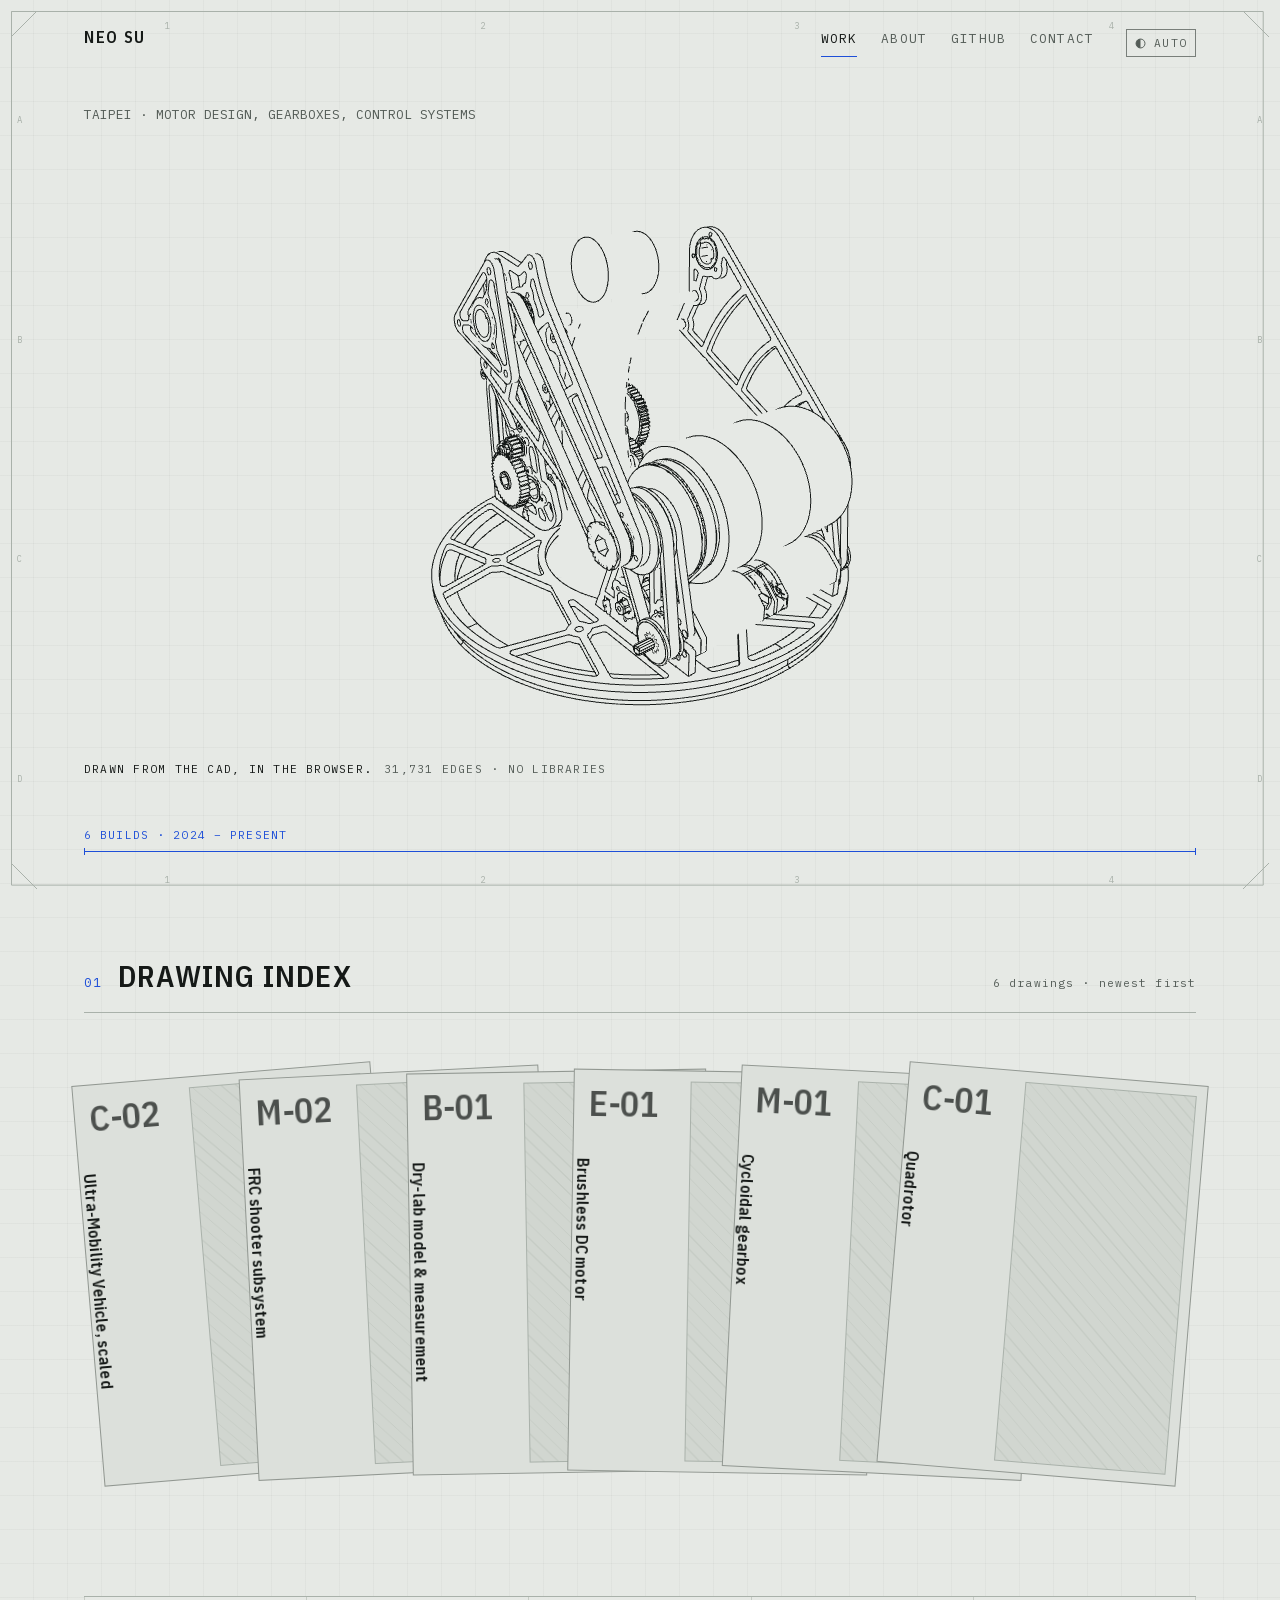
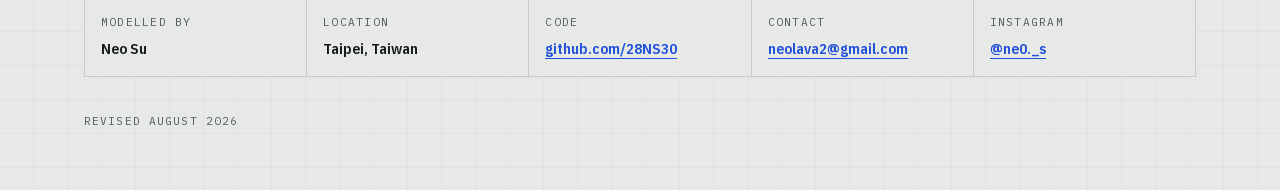
==== index.html @ d9f2c17a "Raise the homepage fidelity: share the finer mesh with M-02 The gears, pulleys and bearings were the" ====
<!DOCTYPE html>
<html lang="en">
<head>
<meta charset="utf-8">
<meta name="viewport" content="width=device-width, initial-scale=1">
<title>Neo Su — Mechatronics &amp; Control</title>
<meta name="description" content="Motor design, gearboxes, and control systems. Project index and build logs.">
<!-- Update the two absolute URLs below if you move off GitHub Pages to a custom domain. -->
<link rel="canonical" href="https://28ns30.github.io/">
<meta property="og:title" content="Neo Su — Mechatronics &amp; Control">
<meta property="og:description" content="Motor design, gearboxes, and control systems.">
<meta property="og:type" content="website">
<meta property="og:url" content="https://28ns30.github.io/">
<meta property="og:image" content="https://28ns30.github.io/assets/og.png">
<meta name="twitter:card" content="summary_large_image">
<link rel="icon" href="favicon.svg" type="image/svg+xml">
<meta name="theme-color" content="#E6E9E5" media="(prefers-color-scheme: light)">
<meta name="theme-color" content="#141816" media="(prefers-color-scheme: dark)">
<link rel="stylesheet" href="style.css">
<script>/* Applied before first paint, or the wrong palette flashes. Kept tiny and
   inline for that reason; the control itself is deferred in theme.js. */
document.documentElement.classList.add('js');
try{var t=localStorage.getItem('theme');
if(t==='light'||t==='dark')document.documentElement.setAttribute('data-theme',t);}catch(e){}</script>
<script src="theme.js" defer></script>
<script src="mesh.js" defer></script>
<script>
/* The edge count is read off the mesh the page actually loaded. Typing it in
   the markup would make it a claim that goes stale the next time the assembly
   is re-exported. */
document.addEventListener('mesh:ready', function (e) {
  var el = document.querySelector('[data-hero-stat]');
  if (el) el.textContent = e.detail.edges.toLocaleString('en') + ' edges \u00b7 no libraries';
});
/* If the geometry never arrives the stator stands in, and the caption must stop
   claiming to be a CAD drawing rendered in the browser — it would be describing
   something that is not on the screen. */
document.addEventListener('mesh:failed', function () {
  var cap = document.querySelector('.hero__caption');
  if (!cap) return;
  cap.querySelector('.hero__caption-lead').textContent = 'Stator, 12N14P.';
  var sub = cap.querySelector('[data-hero-stat]');
  if (sub) sub.textContent = 'schematic';
});
</script>
<script type="application/ld+json">
{
  "@context": "https://schema.org",
  "@type": "Person",
  "name": "Neo Su",
  "url": "https://28ns30.github.io/",
  "email": "mailto:neolava2@gmail.com",
  "description": "Motor design, gearboxes, and control systems.",
  "affiliation": {
    "@type": "EducationalOrganization",
    "name": "Taipei American School"
  },
  "address": {
    "@type": "PostalAddress",
    "addressLocality": "Taipei",
    "addressCountry": "TW"
  },
  "knowsAbout": ["Mechatronics", "Brushless motor design", "Control systems", "Robotics", "FIRST Robotics Competition"],
  "sameAs": [
    "https://github.com/28NS30",
    "https://www.instagram.com/ne0._s/"
  ]
}
</script>
</head>
<body>

<a class="skip" href="#index">Skip to the drawing index</a>

<svg class="sheet-frame" aria-hidden="true" focusable="false">
  <rect x="0.5" y="0.5" width="99.5%" height="99.5%" pathLength="400"></rect>
  <svg x="0"    y="0"   ><line x1="0"   y1="26"  x2="26" y2="0"  ></line></svg>
  <svg x="100%" y="0"   ><line x1="-26" y1="0"   x2="0"  y2="26" ></line></svg>
  <svg x="100%" y="100%"><line x1="-26" y1="0"   x2="0"  y2="-26"></line></svg>
  <svg x="0"    y="100%"><line x1="0"   y1="-26" x2="26" y2="0"  ></line></svg>

  <g class="sheet-frame__zones">
    <text x="12.5%" y="16">1</text><text x="37.5%" y="16">2</text>
    <text x="62.5%" y="16">3</text><text x="87.5%" y="16">4</text>
    <svg y="100%">
      <text x="12.5%" y="-8">1</text><text x="37.5%" y="-8">2</text>
      <text x="62.5%" y="-8">3</text><text x="87.5%" y="-8">4</text>
    </svg>
    <text x="9" y="12.5%">A</text><text x="9" y="37.5%">B</text>
    <text x="9" y="62.5%">C</text><text x="9" y="87.5%">D</text>
    <svg x="100%">
      <text x="-9" y="12.5%">A</text><text x="-9" y="37.5%">B</text>
      <text x="-9" y="62.5%">C</text><text x="-9" y="87.5%">D</text>
    </svg>
  </g>
</svg>

<div class="plot-progress" aria-hidden="true"></div>

<div class="wrap">

  <header class="masthead">
    <a class="masthead__id" href="index.html">Neo Su</a>
    <nav class="masthead__nav" aria-label="Primary">
      <a href="index.html" aria-current="page">Work</a>
      <a href="about.html">About</a>
      <a href="https://github.com/28NS30">GitHub</a>
      <a href="mailto:neolava2@gmail.com">Contact</a>
    </nav>
  </header>

  <main>

    <section class="hero hero--plot">
      <p class="eyebrow">Taipei &middot; Motor design, gearboxes, control systems</p>

      <!-- The drawing is the hero. It carries no project framing on purpose:
           the index below is where the work is listed, and singling one build
           out up here made the whole site read as being about that build. -->
      <!-- No pan on the canvas below. The camera fits the bounding SPHERE, which
           is what keeps the framing safe at every angle the cursor can turn it
           to; any offset eats that margin on one side and the drawing clips as
           it turns. The geometry settles about 3% below centre as a result,
           which is the cheaper of the two. -->
      <div class="hero__plot">
        <canvas class="plot" hidden width="1600" height="900"
                role="img"
                aria-label="An assembly Neo designed, drawn as line art. It is plotted on stroke by stroke and turns with the pointer."
                data-mesh="assets/models/shooter.mesh"
                data-mesh-style="line"
                data-mesh-motion="plot"
                data-mesh-view="0.8,1,0.55"
                data-mesh-zoom="1.0"
                data-mesh-pan-x="0" data-mesh-pan-y="0"
                data-mesh-replaces="#hero-stand-in"></canvas>

        <!-- shown only if WebGL2 is missing or the geometry cannot load -->
        <div id="hero-stand-in" class="hero__standin">
          <svg class="stator" viewBox="0 0 400 400" role="img"
             aria-label="Cross-section of a twelve-slot, fourteen-pole outrunner stator and rotor">
          <g class="stator__rotor">
            <circle cx="200" cy="200" r="191.0"/>
            <circle cx="200" cy="200" r="174.0"/>
          </g>
          <g class="stator__mag">
                <path data-pole="n" d="M169.29,30.76 A172.0,172.0 0 0 1 230.71,30.76 L228.21,44.54 A158.0,158.0 0 0 0 171.79,44.54 Z"/>
            <path data-pole="s" d="M245.76,34.20 A172.0,172.0 0 0 1 301.10,60.85 L292.87,72.18 A158.0,158.0 0 0 0 242.03,47.69 Z"/>
            <path data-pole="n" d="M313.17,70.47 A172.0,172.0 0 0 1 351.46,118.49 L339.13,125.13 A158.0,158.0 0 0 0 303.95,81.01 Z"/>
            <path data-pole="s" d="M358.16,132.40 A172.0,172.0 0 0 1 371.83,192.28 L357.84,192.91 A158.0,158.0 0 0 0 345.29,137.90 Z"/>
            <path data-pole="n" d="M371.83,207.72 A172.0,172.0 0 0 1 358.16,267.60 L345.29,262.10 A158.0,158.0 0 0 0 357.84,207.09 Z"/>
            <path data-pole="s" d="M351.46,281.51 A172.0,172.0 0 0 1 313.17,329.53 L303.95,318.99 A158.0,158.0 0 0 0 339.13,274.87 Z"/>
            <path data-pole="n" d="M301.10,339.15 A172.0,172.0 0 0 1 245.76,365.80 L242.03,352.31 A158.0,158.0 0 0 0 292.87,327.82 Z"/>
            <path data-pole="s" d="M230.71,369.24 A172.0,172.0 0 0 1 169.29,369.24 L171.79,355.46 A158.0,158.0 0 0 0 228.21,355.46 Z"/>
            <path data-pole="n" d="M154.24,365.80 A172.0,172.0 0 0 1 98.90,339.15 L107.13,327.82 A158.0,158.0 0 0 0 157.97,352.31 Z"/>
            <path data-pole="s" d="M86.83,329.53 A172.0,172.0 0 0 1 48.54,281.51 L60.87,274.87 A158.0,158.0 0 0 0 96.05,318.99 Z"/>
            <path data-pole="n" d="M41.84,267.60 A172.0,172.0 0 0 1 28.17,207.72 L42.16,207.09 A158.0,158.0 0 0 0 54.71,262.10 Z"/>
            <path data-pole="s" d="M28.17,192.28 A172.0,172.0 0 0 1 41.84,132.40 L54.71,137.90 A158.0,158.0 0 0 0 42.16,192.91 Z"/>
            <path data-pole="n" d="M48.54,118.49 A172.0,172.0 0 0 1 86.83,70.47 L96.05,81.01 A158.0,158.0 0 0 0 60.87,125.13 Z"/>
            <path data-pole="s" d="M98.90,60.85 A172.0,172.0 0 0 1 154.24,34.20 L157.97,47.69 A158.0,158.0 0 0 0 107.13,72.18 Z"/>
          
            <g class="stator__poles"><text class="pole-lbl" data-pole="n" x="200.00" y="35.00">N</text><text class="pole-lbl" data-pole="s" x="271.59" y="51.34">S</text><text class="pole-lbl" data-pole="n" x="329.00" y="97.12">N</text><text class="pole-lbl" data-pole="s" x="360.86" y="163.28">S</text><text class="pole-lbl" data-pole="n" x="360.86" y="236.72">N</text><text class="pole-lbl" data-pole="s" x="329.00" y="302.88">S</text><text class="pole-lbl" data-pole="n" x="271.59" y="348.66">N</text><text class="pole-lbl" data-pole="s" x="200.00" y="365.00">S</text><text class="pole-lbl" data-pole="n" x="128.41" y="348.66">N</text><text class="pole-lbl" data-pole="s" x="71.00" y="302.88">S</text><text class="pole-lbl" data-pole="n" x="39.14" y="236.72">N</text><text class="pole-lbl" data-pole="s" x="39.14" y="163.28">S</text><text class="pole-lbl" data-pole="n" x="71.00" y="97.12">N</text><text class="pole-lbl" data-pole="s" x="128.41" y="51.34">S</text></g>
          </g>
          <g class="stator__iron">
            <circle cx="200" cy="200" r="62.0"/>
            <circle cx="200" cy="200" r="27.0"/>
                <path class="ph ph--a" data-ph="a" data-dir="1" d="M191.58,138.57 L191.52,62.26 L181.15,49.17 L218.85,49.17 L208.48,62.26 L208.42,138.57 Z"/>
            <path class="ph ph--a" data-ph="a" data-dir="-1" d="M223.42,142.59 L261.52,76.47 L259.09,59.95 L291.74,78.81 L276.22,84.96 L238.01,151.01 Z"/>
            <path class="ph ph--b" data-ph="b" data-dir="1" d="M248.99,161.99 L315.04,123.78 L321.19,108.26 L340.05,140.91 L323.53,138.48 L257.41,176.58 Z"/>
            <path class="ph ph--b" data-ph="b" data-dir="-1" d="M261.43,191.58 L337.74,191.52 L350.83,181.15 L350.83,218.85 L337.74,208.48 L261.43,208.42 Z"/>
            <path class="ph ph--c" data-ph="c" data-dir="1" d="M257.41,223.42 L323.53,261.52 L340.05,259.09 L321.19,291.74 L315.04,276.22 L248.99,238.01 Z"/>
            <path class="ph ph--c" data-ph="c" data-dir="-1" d="M238.01,248.99 L276.22,315.04 L291.74,321.19 L259.09,340.05 L261.52,323.53 L223.42,257.41 Z"/>
            <path class="ph ph--a" data-ph="a" data-dir="1" d="M208.42,261.43 L208.48,337.74 L218.85,350.83 L181.15,350.83 L191.52,337.74 L191.58,261.43 Z"/>
            <path class="ph ph--a" data-ph="a" data-dir="-1" d="M176.58,257.41 L138.48,323.53 L140.91,340.05 L108.26,321.19 L123.78,315.04 L161.99,248.99 Z"/>
            <path class="ph ph--b" data-ph="b" data-dir="1" d="M151.01,238.01 L84.96,276.22 L78.81,291.74 L59.95,259.09 L76.47,261.52 L142.59,223.42 Z"/>
            <path class="ph ph--b" data-ph="b" data-dir="-1" d="M138.57,208.42 L62.26,208.48 L49.17,218.85 L49.17,181.15 L62.26,191.52 L138.57,191.58 Z"/>
            <path class="ph ph--c" data-ph="c" data-dir="1" d="M142.59,176.58 L76.47,138.48 L59.95,140.91 L78.81,108.26 L84.96,123.78 L151.01,161.99 Z"/>
            <path class="ph ph--c" data-ph="c" data-dir="-1" d="M161.99,151.01 L123.78,84.96 L108.26,78.81 L140.91,59.95 L138.48,76.47 L176.58,142.59 Z"/>
          </g>
          <g class="stator__dim">
            <line x1="200" y1="200" x2="200" y2="9"/>
            <line x1="193" y1="16" x2="207" y2="16"/>
            <text x="212" y="20">&#8960; 12N14P</text>
          </g>
        </svg>
        </div>
      </div>

      <p class="hero__caption">
        <span class="hero__caption-lead">Drawn from the CAD, in the browser.</span>
        <span class="hero__caption-sub" data-hero-stat>no libraries</span>
      </p>

      <div class="dim">
        <span class="dim__label">6 builds &middot; 2024 &ndash; present</span>
        <span class="dim__bar" aria-hidden="true"></span>
      </div>
    </section>

    <section class="sec" id="index">
      <div class="sec__head">
        <span class="sec__mark">01</span>
        <h2 class="sec__title">Drawing index</h2>
        <span class="sec__count">6 drawings &middot; newest first</span>
      </div>

      <div class="index">

        <article class="dwg rise" data-no="C-02">
          <div class="dwg__fig fig--pending"><span>Figure pending</span></div>
          <div class="tb">
            <div class="tb__head">
              <span class="tb__no">C&#8209;02</span>
              <h3 class="tb__name"><a href="p-umv.html">Ultra-Mobility Vehicle, scaled</a></h3>
            </div>
            <dl class="tb__grid">
              <div class="tb__cell"><dt>Rev</dt><dd>A</dd></div>
              <div class="tb__cell"><dt>Year</dt><dd>2026</dd></div>
              <div class="tb__cell"><dt>Discipline</dt><dd>Controls</dd></div>
              <div class="tb__cell"><dt>Status</dt><dd><span class="chip chip--live">In progress</span></dd></div>
            </dl>
          </div>
        </article>

        <article class="dwg rise" data-no="M-02">
          <div class="dwg__fig fig--pending"><span>Figure pending</span></div>
          <div class="tb">
            <div class="tb__head">
              <span class="tb__no">M&#8209;02</span>
              <h3 class="tb__name"><a href="p-shooter.html">FRC shooter subsystem</a></h3>
            </div>
            <dl class="tb__grid">
              <div class="tb__cell"><dt>Rev</dt><dd>D</dd></div>
              <div class="tb__cell"><dt>Year</dt><dd>2026</dd></div>
              <div class="tb__cell"><dt>Discipline</dt><dd>Mechanical</dd></div>
              <div class="tb__cell"><dt>Status</dt><dd><span class="chip">Competed</span></dd></div>
            </dl>
          </div>
        </article>

        <article class="dwg rise" data-no="B-01">
          <div class="dwg__fig fig--pending"><span>Figure pending</span></div>
          <div class="tb">
            <div class="tb__head">
              <span class="tb__no">B&#8209;01</span>
              <h3 class="tb__name"><a href="p-drylab.html">Dry-lab model &amp; measurement</a></h3>
            </div>
            <dl class="tb__grid">
              <div class="tb__cell"><dt>Rev</dt><dd>C</dd></div>
              <div class="tb__cell"><dt>Year</dt><dd>2025</dd></div>
              <div class="tb__cell"><dt>Discipline</dt><dd>Modeling</dd></div>
              <div class="tb__cell"><dt>Status</dt><dd><span class="chip">In review</span></dd></div>
            </dl>
          </div>
        </article>

        <article class="dwg rise" data-no="E-01">
          <div class="dwg__fig fig--pending"><span>Figure pending</span></div>
          <div class="tb">
            <div class="tb__head">
              <span class="tb__no">E&#8209;01</span>
              <h3 class="tb__name"><a href="p-bldc.html">Brushless DC motor</a></h3>
            </div>
            <dl class="tb__grid">
              <div class="tb__cell"><dt>Rev</dt><dd>C</dd></div>
              <div class="tb__cell"><dt>Year</dt><dd>2025</dd></div>
              <div class="tb__cell"><dt>Discipline</dt><dd>Electromech.</dd></div>
              <div class="tb__cell"><dt>Status</dt><dd><span class="chip">Complete</span></dd></div>
            </dl>
          </div>
        </article>

        <article class="dwg rise" data-no="M-01">
          <div class="dwg__fig fig--pending"><span>Figure pending</span></div>
          <div class="tb">
            <div class="tb__head">
              <span class="tb__no">M&#8209;01</span>
              <h3 class="tb__name"><a href="p-cycloidal.html">Cycloidal gearbox</a></h3>
            </div>
            <dl class="tb__grid">
              <div class="tb__cell"><dt>Rev</dt><dd>B</dd></div>
              <div class="tb__cell"><dt>Year</dt><dd>2025</dd></div>
              <div class="tb__cell"><dt>Discipline</dt><dd>Mechanical</dd></div>
              <div class="tb__cell"><dt>Status</dt><dd><span class="chip">Complete</span></dd></div>
            </dl>
          </div>
        </article>

        <article class="dwg rise" data-no="C-01">
          <div class="dwg__fig fig--pending"><span>Figure pending</span></div>
          <div class="tb">
            <div class="tb__head">
              <span class="tb__no">C&#8209;01</span>
              <h3 class="tb__name"><a href="p-drone.html">Quadrotor</a></h3>
            </div>
            <dl class="tb__grid">
              <div class="tb__cell"><dt>Rev</dt><dd>B</dd></div>
              <div class="tb__cell"><dt>Year</dt><dd>2024</dd></div>
              <div class="tb__cell"><dt>Discipline</dt><dd>Controls</dd></div>
              <div class="tb__cell"><dt>Status</dt><dd><span class="chip">Flown</span></dd></div>
            </dl>
          </div>
        </article>

      </div>
    </section>

  </main>

  <footer class="colophon">
    <dl class="colophon__grid">
      <div class="colophon__cell"><dt>Modelled by</dt><dd>Neo Su</dd></div>
      <div class="colophon__cell"><dt>Location</dt><dd>Taipei, Taiwan</dd></div>
      <div class="colophon__cell"><dt>Code</dt><dd><a href="https://github.com/28NS30">github.com/28NS30</a></dd></div>
      <div class="colophon__cell"><dt>Contact</dt><dd><a href="mailto:neolava2@gmail.com">neolava2@gmail.com</a></dd></div>
      <div class="colophon__cell"><dt>Instagram</dt><dd><a href="https://www.instagram.com/ne0._s/">@ne0._s</a></dd></div>
    </dl>
    <p class="colophon__foot">Revised August 2026</p>
  </footer>

</div>

<script>
/* The reveals are CSS animations that run on their own. Script's only job here
   is to stop the motor's animation when nobody can see it — a pure
   optimisation, so if it never runs the page is unaffected. */
(function () {
  var plate = document.querySelector('.stator');
  if (!plate || !('IntersectionObserver' in window)) return;
  var onScreen = true;
  function sync() { plate.classList.toggle('is-paused', !onScreen || document.hidden); }
  new IntersectionObserver(function (entries) {
    onScreen = entries[0].isIntersecting;
    sync();
  }, { threshold: 0.1 }).observe(plate);
  document.addEventListener('visibilitychange', sync);
})();


</script>
<script>
/* ---------------------------------------------------------------------------
   The drawing set.

   The six cards in the DOM are the same six cards either way; this only adds a
   class, so with scripting off, on a narrow screen, or under reduced motion the
   plain grid stands and none of the fan exists.

   Cursor X across the stage is a *parameter* — it widens and narrows the
   spread. It is not a handle; there is nothing to drag. Choosing a sheet is a
   click, and the sheet itself carries over into the next page via a
   cross-document view transition, so the browser animates the hand-off. No
   router, real URLs, working back button.
   --------------------------------------------------------------------------- */
(function () {
  var set = document.querySelector('.index');
  if (!set) return;
  if (!matchMedia('(min-width: 900px)').matches) return;
  if (matchMedia('(prefers-reduced-motion: reduce)').matches) return;

  set.classList.add('index--fan');
  var sheets = [].slice.call(set.querySelectorAll('.dwg'));

  // The spread is bounded by the stage, not by a magic number: the widest the
  // fan may open is the width that still lands every sheet inside the content
  // column. Recomputed on resize, so it holds at any viewport.
  var raf = 0, target = 0, closed = 0, open = 0;
  var sheetW = 300, minStep = 0, maxStep = 0;
  function measure() {
    // Below the fan breakpoint the fan CSS drops out on its own, but the inline
    // width/margin/height set below would survive and wreck the grid it falls
    // back to. Clear them and stop.
    if (!matchMedia('(min-width: 900px)').matches) {
      set.style.width = set.style.marginLeft = set.style.height = '';
      return;
    }
    var cs = getComputedStyle(set);
    sheetW = parseFloat(cs.getPropertyValue('--sheet-w')) || 300;

    // Bleed the stage past the text column out to the sheet frame. Done here
    // rather than with 100vw, which counts the scrollbar and overflows.
    // Read the column width from the PARENT, not from the stage: once the stage
    // carries an explicit width, its own clientWidth is the bleed, so a resize
    // would compound the offset instead of recomputing it.
    var natural = set.parentElement ? set.parentElement.clientWidth : set.clientWidth;
    var bleed = Math.min(1352, document.documentElement.clientWidth - 88);
    if (bleed > natural) {
      set.style.width = bleed + 'px';
      set.style.marginLeft = Math.round((natural - bleed) / 2) + 'px';
    } else {
      set.style.width = set.style.marginLeft = '';
    }
    var marginW = parseFloat(cs.getPropertyValue('--margin-w')) || 116;
    // 5 gaps between 6 sheets, less the width the outer sheets gain by rotating
    // and the 2x52px the stack needs to part around a sheet being pulled out
    maxStep = (set.clientWidth - sheetW - 76 - 104) / 5;
    minStep = Math.min(maxStep, marginW + 10);    // never hide the binding margin
    closed = minStep; open = maxStep;
    target = closed;
    apply();

    // Fit the stage to the tallest sheet rather than a fixed height: the cards
    // are absolutely positioned, so a sheet that grows (a photograph with a
    // different aspect) would otherwise spill into the section below. The
    // allowance covers the extra height the outer sheets gain by rotating.
    var tallest = 0;
    sheets.forEach(function (c) { tallest = Math.max(tallest, c.offsetHeight); });
    if (tallest) set.style.height = Math.round(tallest + sheetW * 0.18) + 'px';
  }
  measure();
  // ResizeObserver on the column rather than a window resize listener: a
  // viewport can change without firing `resize` (zoom, a pane being dragged),
  // and when that happened the stage kept an inline bleed width from the old
  // viewport while the fan CSS had already dropped out — a grid forced 1352px
  // wide inside a 375px screen.
  if ('ResizeObserver' in window && set.parentElement) {
    new ResizeObserver(function () { measure(); }).observe(set.parentElement);
  } else {
    addEventListener('resize', measure, { passive: true });
  }

  // The set fans open when you ARRIVE at it, not when you reach for it.
  //
  // Two earlier passes got this wrong. Mapping cursor X to the spread slid the
  // sheets sideways under the cursor; opening on pointerenter was worse — a
  // real click was measured landing in the gap, because every target moved the
  // moment the pointer crossed into the stage. Tying the opening to scroll puts
  // all of that motion before anyone aims at anything.
  //
  // Closed is a legitimate resting state — every margin shows its number and
  // its name — so if this never runs, nothing is lost but the flourish.
  if ('IntersectionObserver' in window) {
    var io = new IntersectionObserver(function (entries) {
      if (!entries[0].isIntersecting) return;
      target = open;
      apply();
      io.disconnect();
    }, { threshold: .35 });
    io.observe(set);
  }

  // No cursor handler on the stage any more. It used to shift the vanishing
  // point for a depth parallax, which needed the sheets staggered in Z — and
  // that Z stagger was what made the outer sheets render smaller than the
  // middle ones. Uniform sheets are worth more than the parallax.

  function apply() {
    raf = 0;
    set.style.setProperty('--step', target.toFixed(1) + 'px');
  }

  // Name the FIGURE, not the whole card: the destination is a figure well, so
  // figure -> figure is a true morph rather than a card squashing into a panel.
  // Named at click time only, because the name must be unique in the document.
  sheets.forEach(function (card) {
    card.addEventListener('click', function () {
      if (!document.startViewTransition) return;
      var fig = card.querySelector('.dwg__fig');
      if (fig) fig.style.viewTransitionName = 'sheet';
    });
  });
  addEventListener('pageshow', function () {
    sheets.forEach(function (c) {
      var f = c.querySelector('.dwg__fig');
      if (f) f.style.viewTransitionName = '';
    });
  });
})();
</script>
</body>
</html>
---- style.css ----
/* ============================================================
   PORTFOLIO — drafting sheet system
   Palette derives from drafting film + CAD sketch conventions.
   One superfamily (IBM Plex) at three widths, as a drawing uses
   one lettering standard at several sizes.
   ============================================================ */

/* ---------- type, self-hosted ----------
   IBM Plex, SIL Open Font License 1.1 (see assets/fonts/LICENSE.md).
   Latin subset only, which is everything this site sets. Plex Sans ships as a
   single variable file covering 100-700; the condensed and mono cuts are static.
   Four files, 84 KB, no third-party request. */
@font-face{
  font-family: "IBM Plex Sans";
  src: url("assets/fonts/ibm-plex-sans-var.woff2") format("woff2-variations"),
       url("assets/fonts/ibm-plex-sans-var.woff2") format("woff2");
  font-weight: 100 700;
  font-style: normal;
  font-display: swap;
  unicode-range: U+0000-00FF, U+0131, U+0152-0153, U+02BB-02BC, U+02C6, U+02DA, U+02DC, U+0304, U+0308, U+0329, U+2000-206F, U+20AC, U+2122, U+2191, U+2193, U+2212, U+2215, U+FEFF, U+FFFD;
}
@font-face{
  font-family: "IBM Plex Sans Condensed";
  src: url("assets/fonts/ibm-plex-sans-condensed-500.woff2") format("woff2");
  font-weight: 300;
  font-style: normal;
  font-display: swap;
  unicode-range: U+0000-00FF, U+0131, U+0152-0153, U+02BB-02BC, U+02C6, U+02DA, U+02DC, U+0304, U+0308, U+0329, U+2000-206F, U+20AC, U+2122, U+2191, U+2193, U+2212, U+2215, U+FEFF, U+FFFD;
}
@font-face{
  font-family: "IBM Plex Sans Condensed";
  src: url("assets/fonts/ibm-plex-sans-condensed-600.woff2") format("woff2");
  font-weight: 300;
  font-style: normal;
  font-display: swap;
  unicode-range: U+0000-00FF, U+0131, U+0152-0153, U+02BB-02BC, U+02C6, U+02DA, U+02DC, U+0304, U+0308, U+0329, U+2000-206F, U+20AC, U+2122, U+2191, U+2193, U+2212, U+2215, U+FEFF, U+FFFD;
}
@font-face{
  font-family: "IBM Plex Mono";
  src: url("assets/fonts/ibm-plex-mono-400.woff2") format("woff2");
  font-weight: 300;
  font-style: normal;
  font-display: swap;
  unicode-range: U+0000-00FF, U+0131, U+0152-0153, U+02BB-02BC, U+02C6, U+02DA, U+02DC, U+0304, U+0308, U+0329, U+2000-206F, U+20AC, U+2122, U+2191, U+2193, U+2212, U+2215, U+FEFF, U+FFFD;
}

* {
  scrollbar-width: none;
}
*::-webkit-scrollbar {
  scrollbar-width: none;
}


:root{
  /* ---------- palette ----------
     Every colour that changes with the theme is authored exactly once here, as
     an --l-* / --d-* pair. The rules below only ever MAP one set onto the live
     token names, so adding or changing a colour is a one-line edit and the two
     themes cannot drift apart.

     --l- is drafting film and CAD sketch convention: cool grey-green field,
     blue-black ink, one annotation blue, one hazard yellow.
     --d- is not an inversion. The film becomes the dark field of a CAD viewport
     and the ink becomes the drawn line, which is how the drawing reads at
     night. The accent lifts because the deep blue is unreadable on a dark
     ground. Every text pair measures past WCAG AA in both. */
  --l-film:           #E6E9E5;
  --d-film:           #141816;
  --l-film-2:         #DCE0DB;
  --d-film-2:         #1B211E;
  --l-film-3:         #D1D6D0;
  --d-film-3:         #222925;
  --l-ink:            #151917;
  --d-ink:            #E4E8E3;
  --l-graphite:       #545C57;
  --d-graphite:       #9FA9A2;
  --l-rule:           #A9B1AA;
  --d-rule:           #3A423D;
  --l-rule-soft:      #C6CCC5;
  --d-rule-soft:      #2A312D;
  --l-construct:      #1E4FD8;
  --d-construct:      #7BA0FF;
  --l-construct-tint: rgba(30, 79, 216, .07);
  --d-construct-tint: rgba(123, 160, 255, .10);
  --l-pole-n:         #1E4FD8;
  --d-pole-n:         #7BA0FF;
  --l-pole-s:         #9C3822;
  --d-pole-s:         #E1795C;
  --l-pole-n-tint:    rgba(30, 79, 216, .18);
  --d-pole-n-tint:    rgba(123, 160, 255, .22);
  --l-pole-s-tint:    rgba(156, 56, 34, .18);
  --d-pole-s-tint:    rgba(225, 121, 92, .22);
  --l-hazard:         #D99B0B;
  --d-hazard:         #E0AC38;
  --l-grid-line:      rgba(21, 25, 23, .030);
  --d-grid-line:      rgba(228, 232, 227, .035);

  /* the live tokens; light is the default and the rules below override it */
  --film:           var(--l-film);
  --film-2:         var(--l-film-2);
  --film-3:         var(--l-film-3);
  --ink:            var(--l-ink);
  --graphite:       var(--l-graphite);
  --rule:           var(--l-rule);
  --rule-soft:      var(--l-rule-soft);
  --construct:      var(--l-construct);
  --construct-tint: var(--l-construct-tint);
  --pole-n:         var(--l-pole-n);
  --pole-s:         var(--l-pole-s);
  --pole-n-tint:    var(--l-pole-n-tint);
  --pole-s-tint:    var(--l-pole-s-tint);
  --hazard:         var(--l-hazard);
  --grid-line:      var(--l-grid-line);

  color-scheme: light dark;

  /* --- type --- */
  --sans:  "IBM Plex Sans", system-ui, sans-serif;
  --cond:  "IBM Plex Sans Condensed", "IBM Plex Sans", system-ui, sans-serif;
  --mono:  "IBM Plex Mono", ui-monospace, monospace;

  /* One scale, each step visibly different from its neighbours. --t-meta and
     --t-micro used to sit 2% apart, which is two tokens doing one job; they
     are now 14% apart. --t-h3 was 8% above body, too close for a card title
     to read as a heading, and is now 18% above it. */
  /* Sized for a project name, not a statement. The old 6.5rem billboard read as
     a slogan whatever words went in it. */
  --t-hero:  clamp(2rem, 4.6vw, 3.5rem);
  --t-h2:    clamp(1.35rem, 2.6vw, 1.9rem);
  --t-h3:    1.25rem;
  --t-body:  1.0625rem;
  --t-meta:  0.8rem;
  --t-micro: 0.7rem;

  /* ---------- spacing scale ----------
     Was sixteen ad-hoc multipliers of an 8px unit, including 6/7/9/10px and
     16/18/20px — distinctions no eye resolves. Nine steps, each a clear
     increment on the last, so a new component has an obvious value to reach
     for instead of a new fraction. */
  --sp-3xs: 4px;
  --sp-2xs: 8px;
  --sp-xs:  12px;
  --sp-s:   16px;
  --sp-m:   24px;
  --sp-l:   32px;
  --sp-xl:  48px;
  --sp-2xl: 64px;

  /* rhythm */
  --gut: clamp(20px, 5vw, 68px);
  --maxw: 1240px;
  /* Reading measure, ~66 characters. Held in rem rather than ch for two
     reasons: ch is the width of "0" (10.2px in Plex Sans against an 8.6px
     average character, so 68ch silently bought 81 characters), and ch is
     relative to each element's own size, so a standfirst and the body copy
     below it resolved to different widths and misaligned by 21px. */
  --readw: 35.5rem;

  /* ---------- motion ----------
     Four verbs and no fifth: draw (stroke-dashoffset), wipe (clip-path),
     step (discrete keyframes), turn (rotation at a true ratio). Nothing fades
     in — content arrives the way a plotter lays it down. */
  --ease-plot: cubic-bezier(.65, 0, .35, 1);
  --t-draw: .9s;    /* a line being drawn */
  --t-wipe: .55s;   /* a block being laid down */
  
  /* Text animation timing.
     NOTE the duration is --t-tap, not --t-micro. --t-micro is the smallest step
     of the TYPE scale (0.7rem) and is set above; redeclaring it as a duration
     made every one of its 24 font-size uses invalid at computed-value time, so
     each of those labels silently inherited its parent size instead. */
  --t-text-in: .6s;   /* text reveal */
  --t-tap:     .18s;  /* microinteraction duration */

  /* One six-step electrical cycle of the hero motor. The rotor period is seven
     times this, because fourteen poles is seven pole pairs. */
  --t-commutate: 1.2s;
  --t-rotor: 8.4s;
}

/* ---------- text animations ----------
   Subtle entrance animations for text elements. Text arrives and settles,
   like content being plotted, not faded in. These respect prefers-reduced-motion. */
@keyframes text-in{
  from{
    opacity: 0;
    transform: translateY(8px);
  }
  to{
    opacity: 1;
    transform: translateY(0);
  }
}

@keyframes text-draw{
  from{
    opacity: 0.6;
    letter-spacing: .08em;
  }
  to{
    opacity: 1;
    letter-spacing: inherit;
  }
}

@keyframes underline-draw{
  from{
    transform: scaleX(0);
    opacity: 0;
  }
  to{
    transform: scaleX(1);
    opacity: 1;
  }
}

/* ---------- choosing the theme ----------
   Three states. With no stored choice the system preference decides, which is
   also exactly what a reader with scripting off gets. An explicit choice is an
   attribute on <html>, set by a blocking snippet in <head> so the correct
   palette is in place for the first paint and nothing flashes.

   The :not() matters: without it, a reader who has chosen LIGHT on a machine
   set to dark would still get the dark palette from this media query. */
@media (prefers-color-scheme: dark){
  :root:not([data-theme="light"]){
    color-scheme: dark;
    --film:           var(--d-film);
    --film-2:         var(--d-film-2);
    --film-3:         var(--d-film-3);
    --ink:            var(--d-ink);
    --graphite:       var(--d-graphite);
    --rule:           var(--d-rule);
    --rule-soft:      var(--d-rule-soft);
    --construct:      var(--d-construct);
    --construct-tint: var(--d-construct-tint);
    --pole-n:         var(--d-pole-n);
    --pole-s:         var(--d-pole-s);
    --pole-n-tint:    var(--d-pole-n-tint);
    --pole-s-tint:    var(--d-pole-s-tint);
    --hazard:         var(--d-hazard);
    --grid-line:      var(--d-grid-line);
  }
}

/* An explicit choice outranks the system, on any machine. */
:root[data-theme="dark"]{
  color-scheme: dark;
    --film:           var(--d-film);
    --film-2:         var(--d-film-2);
    --film-3:         var(--d-film-3);
    --ink:            var(--d-ink);
    --graphite:       var(--d-graphite);
    --rule:           var(--d-rule);
    --rule-soft:      var(--d-rule-soft);
    --construct:      var(--d-construct);
    --construct-tint: var(--d-construct-tint);
    --pole-n:         var(--d-pole-n);
    --pole-s:         var(--d-pole-s);
    --pole-n-tint:    var(--d-pole-n-tint);
    --pole-s-tint:    var(--d-pole-s-tint);
    --hazard:         var(--d-hazard);
    --grid-line:      var(--d-grid-line);
}
:root[data-theme="light"]{ color-scheme: light; }

*, *::before, *::after{ box-sizing: border-box; }

/* The hidden attribute must win. Several components here set an explicit
   display (.stator is display:block), which silently beats [hidden]'s UA
   display:none — so a hidden fallback kept rendering underneath its
   replacement. */
[hidden]{ display: none !important; }

html{ -webkit-text-size-adjust: 100%; }

body{
  margin: 0;
  color: var(--ink);
  /* drafting graticule over the film field */
  background-color: var(--film);
  background-image:
    linear-gradient(to right,  var(--grid-line) 1px, transparent 1px),
    linear-gradient(to bottom, var(--grid-line) 1px, transparent 1px);
  background-size: 34px 34px;
  background-position: -1px -1px;
  font-family: var(--sans);
  font-size: var(--t-body);
  line-height: 1.62;
  font-feature-settings: "kern" 1;
  -webkit-font-smoothing: antialiased;
}

/* ---------- sheet frame (signature) ---------- */
.sheet-frame{
  position: fixed;
  inset: 11px;
  /* An <svg> with auto width/height falls back to its intrinsic 300x150 even
     when all four insets are set, so the frame must be sized explicitly. */
  width: calc(100% - 22px);
  height: calc(100% - 22px);
  pointer-events: none;
  z-index: 40;
}
.sheet-frame rect{
  fill: none;
  stroke: var(--rule);
  stroke-width: 1;
  vector-effect: non-scaling-stroke;
  stroke-dasharray: 400;
  stroke-dashoffset: 400;
  animation: plot 1.5s cubic-bezier(.65,0,.35,1) forwards;
}
/* corner registration ticks: nested <svg> so each corner can be placed
   with a percentage origin and drawn in local units */
.sheet-frame svg{ overflow: visible; }
.sheet-frame line{
  stroke: var(--rule);
  stroke-width: 1;
  vector-effect: non-scaling-stroke;
  opacity: 0;
  animation: ink .4s ease 1.2s forwards;
}
@keyframes plot{ to{ stroke-dashoffset: 0; } }
@keyframes ink{ to{ opacity: 1; } }

/* Zone markers, as on a real drawing border: columns 1-4, rows A-D. They give
   the frame the density of a sheet and a coordinate system to refer to. */
.sheet-frame__zones text{
  fill: var(--rule);
  font-family: var(--mono);
  font-size: 9px;
  letter-spacing: .08em;
  text-anchor: middle;
  dominant-baseline: middle;
  opacity: 0;
  animation: ink .4s ease 1.35s forwards;
}

/* Scroll position, drawn as a dimension down the right edge. Pure chrome, so it
   only exists where scroll-driven timelines do; nothing else depends on it. */
.plot-progress{ display: none; }
@supports (animation-timeline: scroll()){
  .plot-progress{
    display: block;
    position: fixed;
    top: 11px;
    right: 5px;
    width: 1px;
    height: calc(100% - 22px);
    background: var(--construct);
    transform: scaleY(0);
    transform-origin: top center;
    pointer-events: none;
    z-index: 41;
    animation: draw-y linear both;
    animation-timeline: scroll(root block);
  }
  @keyframes draw-y{ from{ transform: scaleY(0); } to{ transform: scaleY(1); } }
}

/* Navigating between sheets wipes rather than cross-fades — the browser's
   default transition is a fade, which is the one verb this system does not use. */
@view-transition{ navigation: auto; }
::view-transition-old(root){ animation: none; }
::view-transition-new(root){ animation: wipe-in .34s var(--ease-plot); }

/* ---------- layout ---------- */
.wrap{
  max-width: var(--maxw);
  margin: 0 auto;
  padding-inline: var(--gut);
}

/* ---------- masthead ---------- */
.masthead{
  display: flex;
  align-items: baseline;
  justify-content: space-between;
  gap: var(--gut);
  padding-block: var(--sp-m) var(--sp-s);
  flex-wrap: wrap;
}
.masthead__id{
  font-family: var(--cond);
  font-size: 1.02rem;
  font-weight: 300;
  letter-spacing: .1em;
  text-transform: uppercase;
  text-decoration: none;
  color: var(--ink);
}
.masthead__nav{
  display: flex;
  gap: var(--sp-m);
  font-family: var(--mono);
  font-size: var(--t-meta);
  letter-spacing: .09em;
  text-transform: uppercase;
}
.masthead__nav a{
  color: var(--graphite);
  text-decoration: none;
  padding-bottom: 2px;
  border-bottom: 1px solid transparent;
  transition: color var(--t-tap) ease, border-color var(--t-tap) ease;
  position: relative;
}
.masthead__nav a:hover,
.masthead__nav a[aria-current="page"]{
  color: var(--ink);
  border-bottom-color: var(--construct);
}

/* ---------- hero ----------
   A drafting plate: label bar across the top, then statement and drawing
   starting on the same line. The eyebrow spans both columns so the thesis and
   the figure share a top edge instead of the drawing floating mid-column. */
.hero{
  /* Fixed steps, not viewport height: an 8vh bottom pad grew to 136px of dead
     space on tall screens while every other gap stayed put. 48px bottom meets
     the section's own 48px top, so hero-to-section reads exactly like
     section-to-section. */
  padding-block: var(--sp-l) var(--sp-xl);
  display: grid;
  grid-template-columns: minmax(0, 1fr) clamp(240px, 34vw, 460px);
  grid-template-areas:
    "eyebrow eyebrow"
    "text    fig"
    "rig     rig"
    "dim     dim";
  column-gap: clamp(28px, 5vw, 76px);
  align-items: start;
}
.eyebrow{ grid-area: eyebrow; }


/* The hero leads with the current build rather than a statement about the work.
   It is the title block again, at plate scale: kicker, drawing title, one line
   of description, then the same four-cell grid the index cards carry. */


/* .tb__grid sets margin:0 and is declared later at equal specificity, so this
   needs the extra class to win. */


/* The drawing beside the title is E-01, not the featured build. Label it, so it
   reads as a second entry into the index rather than a picture of the UMV. */


.stator{ width: 100%; height: auto; overflow: visible; display: block; }
.stator circle, .stator path{ fill: none; vector-effect: non-scaling-stroke; }
/* Line weights follow drawing convention: object lines heaviest, hidden and
   construction lines lighter. At 340px the earlier 1px strokes washed out
   against a 104px thesis, so the hierarchy is widened rather than uniformly
   darkened — the iron still reads as the subject. */
.stator__rotor circle{ stroke: var(--rule); stroke-width: 1.2; }
.stator__mag path{ fill: var(--film-3); stroke: var(--rule); stroke-width: 1.2; }
.stator__iron circle, .stator__iron path{ stroke: var(--ink); stroke-width: 1.7; }
.stator__dim line{ stroke: var(--construct); stroke-width: 1.1; }
.stator__dim text{
  fill: var(--construct);
  font-family: var(--mono);
  font-size: 17px;
  letter-spacing: .05em;
}

/* No entry animation on the drawing itself. It previously wiped in from
   clip-path: circle(0%), which meant the single most important element on the
   site had an invisible start state — anything that stalled or paused that
   animation (a background tab at load, an early false intersection) left the
   hero blank. The drawing is simply present; the motion is the motor running. */

/* ---------- live 12N14P commutation ----------
   Twelve teeth in a dLRK pattern: adjacent pairs share a phase (A a B b C c,
   twice around). Six-step trapezoidal commutation energises two of the three
   phases at any instant and leaves the third floating:

     1 A+B-   2 A+C-   3 B+C-   4 B+A-   5 C+A-   6 C+B-

   so A floats in steps 3 and 6, B in 2 and 5, C in 1 and 4. Each keyframe pair
   sits 0.01% apart, which switches in about a tenth of a millisecond — a step,
   not a crossfade.

   The rotor turns once per SEVEN electrical cycles, because fourteen poles is
   seven pole pairs. That ratio is the whole reason an outrunner makes torque at
   low speed, and it is why --t-rotor is 7 x --t-commutate. */
.stator__iron .ph{
  fill: var(--construct);
  fill-opacity: 0;
  stroke: var(--ink);
}
/* ---------- the motor is the hero object ----------
   Grab the rotor and it follows the cursor; the commutation follows rotor
   position, which is exactly how a sensored brushless motor works — Hall
   sensors report where the rotor is and the controller energises whichever
   phases make torque there. Turning it makes you the position sensor. */
/* No grab affordance on the index: there the stator is only the no-WebGL
   fallback. On p-bldc.html, where the motor is the subject, .fig-well--motor
   restores it. */
.fig-well--motor .stator{ cursor: grab; touch-action: none; }
.fig-well--motor .stator:active{ cursor: grabbing; }
.stator:focus-visible{ outline: 2px solid var(--construct); outline-offset: 6px; }

/* Rotor magnets: fourteen poles, alternating. The letters counter-rotate in
   script so they stay upright as the rotor turns. */
.stator__mag path[data-pole="n"]{ fill: var(--pole-n-tint); stroke: var(--pole-n); }
.stator__mag path[data-pole="s"]{ fill: var(--pole-s-tint); stroke: var(--pole-s); }
.stator__poles text{
  font-family: var(--mono);
  font-size: 15px;
  text-anchor: middle;
  dominant-baseline: middle;
  stroke: none;
}
.stator__poles text[data-pole="n"]{ fill: var(--pole-n); }
.stator__poles text[data-pole="s"]{ fill: var(--pole-s); }

/* Energised teeth take the pole their current produces. Set from script. */
.stator .ph[data-pole="n"]{ stroke: var(--pole-n); fill: var(--pole-n-tint); fill-opacity: 1; }
.stator .ph[data-pole="s"]{ stroke: var(--pole-s); fill: var(--pole-s-tint); fill-opacity: 1; }

.mtr__readout{
  display: grid;
  grid-template-columns: repeat(4, 1fr);
  gap: 1px;
  margin: var(--sp-s) 0 0;
  background: var(--rule-soft);
  border: 1px solid var(--rule-soft);
}
.mtr__readout[hidden]{ display: none; }
.mtr__cell{ background: var(--film-2); padding: var(--sp-2xs) var(--sp-xs); margin: 0; }
.mtr__cell dt{
  font-family: var(--mono);
  font-size: var(--t-micro);
  letter-spacing: .11em;
  text-transform: uppercase;
  color: var(--graphite);
  margin-bottom: var(--sp-3xs);
}
.mtr__cell dd{
  margin: 0;
  font-family: var(--mono);
  font-size: var(--t-meta);
  font-variant-numeric: tabular-nums;
}

/* Scoped to the hero. The index card's motor uses the same phase classes but is
   a still drawing — it holds step 1 (A+ B-), set below. */
.stator .ph--a{ animation: ph-a var(--t-commutate) infinite; }
.stator .ph--b{ animation: ph-b var(--t-commutate) infinite; }
.stator .ph--c{ animation: ph-c var(--t-commutate) infinite; }

/* When the balance rig is live it drives the motor from the loop's real wheel
   speed and commanded force, so the free-running CSS loop stands down. Without
   the rig — no JS, reduced motion — the CSS loop above still runs. */
.stator.is-driven .ph,
.stator.is-driven .stator__rotor,
.stator.is-driven .stator__mag{ animation: none; }

@keyframes ph-a{
  0%,     33.32%  { stroke: var(--construct); fill-opacity: .16; }
  33.33%, 49.99%  { stroke: var(--ink);       fill-opacity: 0; }
  50%,    83.32%  { stroke: var(--construct); fill-opacity: .16; }
  83.33%, 100%    { stroke: var(--ink);       fill-opacity: 0; }
}
@keyframes ph-b{
  0%,     16.65%  { stroke: var(--construct); fill-opacity: .16; }
  16.66%, 33.32%  { stroke: var(--ink);       fill-opacity: 0; }
  33.33%, 66.65%  { stroke: var(--construct); fill-opacity: .16; }
  66.66%, 83.32%  { stroke: var(--ink);       fill-opacity: 0; }
  83.33%, 100%    { stroke: var(--construct); fill-opacity: .16; }
}
@keyframes ph-c{
  0%,     16.65%  { stroke: var(--ink);       fill-opacity: 0; }
  16.66%, 49.99%  { stroke: var(--construct); fill-opacity: .16; }
  50%,    66.65%  { stroke: var(--ink);       fill-opacity: 0; }
  66.66%, 100%    { stroke: var(--construct); fill-opacity: .16; }
}

.stator__rotor, .stator__mag{
  transform-box: view-box;
  transform-origin: 200px 200px;
}
.stator__rotor,
.stator__mag{
  animation: rotor var(--t-rotor) linear infinite;
}
@keyframes rotor{ to{ transform: rotate(360deg); } }

/* Script's only power over this drawing: stopping the moving parts when nobody
   can see them. Scoped to the groups that turn — never the host element, so a
   pause can never affect whether the drawing is visible. */
.stator.is-paused .stator__rotor,
.stator.is-paused .stator__mag,
.stator.is-paused .ph{ animation-play-state: paused; }

.eyebrow{
  font-family: var(--mono);
  font-size: var(--t-meta);
  letter-spacing: .16em;
  text-transform: uppercase;
  color: var(--graphite);
  margin: 0 0 var(--sp-m);
  animation: text-draw var(--t-text-in) var(--ease-plot) forwards;
}

/* Dimension line — annotation layer, drawn once. Label above its line, as on a
   drawing. It spans the full text column deliberately: a dimension that stops
   short of the thing it measures is decoration, not annotation. */
.dim{
  grid-area: dim;
  margin-top: var(--sp-xl);
  display: flex;
  flex-direction: column;
  align-items: stretch;
  gap: var(--sp-3xs);
  color: var(--construct);
  animation: text-in .6s var(--ease-plot) .35s forwards;
  opacity: 0;
}
.dim__bar{
  width: 100%;
  height: 7px;
  border-left: 1px solid currentColor;
  border-right: 1px solid currentColor;
  position: relative;
}
.dim__bar::after{
  content: "";
  position: absolute;
  inset-block: 3px auto;
  inset-inline: 0;
  border-top: 1px solid currentColor;
}
.dim__label{
  align-self: flex-start;
  font-family: var(--mono);
  font-size: var(--t-micro);
  letter-spacing: .1em;
  text-transform: uppercase;
  white-space: nowrap;
}


/* ---------- section heads ---------- */
.sec{ padding-block: var(--sp-xl); }

.sec__head{
  display: flex;
  align-items: baseline;
  gap: var(--sp-s);
  padding-bottom: var(--sp-xs);
  border-bottom: 1px solid var(--rule);
  margin-bottom: var(--sp-l);
}
.sec__mark{
  font-family: var(--mono);
  font-size: var(--t-meta);
  color: var(--construct);
  letter-spacing: .08em;
}
.sec__title{
  font-family: var(--cond);
  font-size: var(--t-h2);
  font-weight: 300;
  letter-spacing: .04em;
  text-transform: uppercase;
  margin: 0;
  animation: text-in .6s var(--ease-plot) .15s forwards;
  opacity: 0;
}
.sec__count{
  margin-left: auto;
  font-family: var(--mono);
  font-size: var(--t-micro);
  color: var(--graphite);
  letter-spacing: .1em;
}

/* ---------- drawing index ---------- */
.index{
  display: grid;
  grid-template-columns: repeat(auto-fill, minmax(285px, 1fr));
  gap: var(--sp-m);
}

.dwg{
  position: relative;
  display: flex;
  flex-direction: column;
  color: inherit;
  border: 1px solid var(--rule);
  background: var(--film-2);
  transition: border-color var(--t-tap) ease, transform var(--t-tap) ease, box-shadow .24s ease;
}
.dwg:hover{ 
  border-color: var(--ink); 
  transform: translateY(-2px);
  box-shadow: 0 4px 12px rgba(0, 0, 0, 0.08);
}
.dwg:focus-within{ border-color: var(--ink); }
.dwg:hover .tb__no{ color: var(--construct); }

/* The anchor sits on the title, not the whole card: a screen reader announces
   "Cycloidal gearbox", not the card's entire text. The overlay restores the
   whole card as a click target without putting it in the link name. */
.tb__name a{
  color: inherit;
  text-decoration: none;
}
.tb__name a::after{
  content: "";
  position: absolute;
  inset: 0;
}

.dwg__fig{
  aspect-ratio: 4 / 3;
  background: var(--film-3);
  display: grid;
  place-items: center;
  overflow: hidden;
  border-bottom: 1px solid var(--rule);
}
.dwg__fig img{ width: 100%; height: 100%; object-fit: cover; display: block; }

/* empty state: reads as a section cut, not as breakage */
.fig--pending{
  background-image: repeating-linear-gradient(
    45deg, transparent 0 9px, var(--rule-soft) 9px 10px
  );
}
.fig--pending span{
  font-family: var(--mono);
  font-size: var(--t-micro);
  letter-spacing: .12em;
  text-transform: uppercase;
  color: var(--graphite);
  background: var(--film-2);
  padding: 5px 10px;
  border: 1px solid var(--rule);
}

/* ---------- title block (the signature component) ---------- */
.tb{ padding: var(--sp-s); }

.tb__head{
  display: flex;
  align-items: baseline;
  gap: var(--sp-xs);
  margin-bottom: var(--sp-xs);
}
.tb__no{
  font-family: var(--mono);
  font-size: var(--t-meta);
  letter-spacing: .06em;
  color: var(--graphite);
  transition: color var(--t-tap) ease;
}
.tb__name{
  font-family: var(--cond);
  font-size: var(--t-h3);
  font-weight: 300;
  letter-spacing: .01em;
  margin: 0;
  line-height: 1.2;
  /* Two lines reserved whether the title needs them or not. Without it a card
     whose name wraps is 23px taller than one whose name does not, so the grid
     rows came out 447 / 447 / 424 and the cards read as different sizes. */
  min-height: 2.4em;
}

.tb__grid{
  display: grid;
  grid-template-columns: repeat(2, 1fr);
  gap: 1px;
  margin: 0;
  background: var(--rule-soft);
  border: 1px solid var(--rule-soft);
}
.tb__cell{
  background: var(--film-2);
  padding: var(--sp-2xs) var(--sp-xs);
  margin: 0;
}
.tb__cell dt{
  font-family: var(--mono);
  font-size: var(--t-micro);
  letter-spacing: .11em;
  text-transform: uppercase;
  color: var(--graphite);
  margin-bottom: var(--sp-3xs);
}
.tb__cell dd{
  margin: 0;
  font-family: var(--cond);
  font-size: .875rem;
  font-weight: 300;
  letter-spacing: .015em;
}

.chip{
  display: inline-block;
  font-family: var(--mono);
  font-size: var(--t-micro);
  letter-spacing: .08em;
  text-transform: uppercase;
  padding: 2px 7px;
  border: 1px solid var(--rule);
}
.chip--live{ background: var(--hazard); border-color: var(--hazard); color: #1a1400; }

/* ---------- project page ---------- */
.crumb{
  font-family: var(--mono);
  font-size: var(--t-meta);
  letter-spacing: .1em;
  text-transform: uppercase;
  color: var(--graphite);
  padding-block: var(--sp-m) 0;
}
.crumb a{ 
  color: var(--construct); 
  text-decoration: none;
  transition: color var(--t-tap) ease;
  border-bottom: 1px solid var(--construct);
}
.crumb a:hover{ 
  text-decoration: underline;
  color: var(--ink);
}

.proj__head{ padding-block: var(--sp-l) var(--sp-xl); }
.proj__title{
  font-family: var(--cond);
  font-size: clamp(2.1rem, 6vw, 4.1rem);
  font-weight: 300;
  line-height: .98;
  letter-spacing: -.01em;
  text-transform: uppercase;
  margin: 0 0 var(--sp-s);
  max-width: 18ch;
  animation: text-in .7s var(--ease-plot) .1s forwards;
  opacity: 0;
}
.proj__standfirst{
  font-size: 1.16rem;
  line-height: 1.5;
  max-width: var(--readw);
  margin: 0;
  color: var(--graphite);
  animation: text-in .7s var(--ease-plot) .2s forwards;
  opacity: 0;
}
.proj__standfirst a{ color: var(--construct); }

.proj__layout{
  display: grid;
  grid-template-columns: minmax(0, 1fr) 340px;
  column-gap: clamp(40px, 5vw, 80px);
  row-gap: var(--sp-xl);
  align-items: start;
  padding-bottom: var(--sp-2xl);
}

.spec{
  border: 1px solid var(--rule);
  background: var(--film-2);
  position: sticky;
  top: var(--sp-m);
}
.spec__cap{
  font-family: var(--mono);
  font-size: var(--t-micro);
  letter-spacing: .13em;
  text-transform: uppercase;
  color: var(--graphite);
  padding: var(--sp-xs) var(--sp-s);
  border-bottom: 1px solid var(--rule);
}
.spec dl{ margin: 0; }
.spec__row{
  display: flex;
  justify-content: space-between;
  gap: var(--sp-2xs);
  padding: var(--sp-2xs) var(--sp-s);
  border-bottom: 1px solid var(--rule-soft);
}
.spec__row:last-child{ border-bottom: 0; }
.spec__row dt{
  font-family: var(--mono);
  font-size: var(--t-micro);
  letter-spacing: .09em;
  text-transform: uppercase;
  color: var(--graphite);
}
.spec__row dd{
  margin: 0;
  font-family: var(--mono);
  font-size: var(--t-meta);
  text-align: right;
}

.prose{ max-width: var(--readw); }
.prose h2{
  font-family: var(--cond);
  font-size: var(--t-h2);
  font-weight: 300;
  letter-spacing: .04em;
  text-transform: uppercase;
  margin: var(--sp-xl) 0 var(--sp-s);
  padding-bottom: var(--sp-2xs);
  border-bottom: 1px solid var(--rule);
}
.prose h2:first-child{ margin-top: 0; }
.prose h2 .sec__mark{ margin-right: var(--sp-xs); }
.prose p{ margin: 0 0 var(--sp-m); }
.prose a{ 
  color: var(--construct);
  position: relative;
  text-decoration: none;
  border-bottom: 1px solid var(--construct);
  transition: color var(--t-tap) ease, border-color var(--t-tap) ease;
}
.prose a:hover{
  color: var(--ink);
  border-bottom-color: var(--ink);
}
.prose strong{ font-weight: 300; }
.prose figure{ margin: var(--sp-l) 0; }
.prose figcaption{
  font-family: var(--mono);
  font-size: var(--t-micro);
  letter-spacing: .08em;
  color: var(--graphite);
  margin-top: var(--sp-xs);
  padding-left: var(--sp-xs);
  border-left: 2px solid var(--construct);
}
.prose .fig-well{
  aspect-ratio: 16 / 10;
  background: var(--film-3);
  border: 1px solid var(--rule);
  display: grid;
  place-items: center;
}

/* Revision history reads as a timeline being drawn: each row's rule extends
   as it arrives, so the table builds downward like a log. */
.rev tbody tr td{ position: relative; }
.rev tbody tr td::after{
  content: "";
  position: absolute;
  inset-inline: 0;
  bottom: -1px;
  height: 1px;
  background: var(--rule-soft);
  transform: scaleX(0);
  transform-origin: left center;
  animation: draw-x var(--t-draw) var(--ease-plot) both;
}
.rev tbody tr:nth-child(2) td::after{ animation-delay: .12s; }
.rev tbody tr:nth-child(3) td::after{ animation-delay: .24s; }
@supports (animation-timeline: view()){
  .rev tbody tr td::after{
    animation-timeline: view();
    animation-range: entry 10% entry 70%;
    animation-delay: 0s;
  }
}

/* revision history — encodes iteration, natively */
.rev{
  width: 100%;
  border-collapse: collapse;
  font-size: .93rem;
  margin: var(--sp-s) 0 0;
}
.rev caption{
  font-family: var(--mono);
  font-size: var(--t-micro);
  letter-spacing: .12em;
  text-transform: uppercase;
  color: var(--graphite);
  text-align: left;
  padding-bottom: var(--sp-xs);
}
.rev th, .rev td{
  text-align: left;
  padding: var(--sp-xs) var(--sp-xs) var(--sp-xs) 0;
  border-bottom: 1px solid var(--rule-soft);
  vertical-align: top;
}
.rev th{
  font-family: var(--mono);
  font-size: var(--t-micro);
  letter-spacing: .1em;
  text-transform: uppercase;
  color: var(--graphite);
  font-weight: 300;
  border-bottom-color: var(--rule);
}
.rev td:first-child{
  font-family: var(--mono);
  font-size: var(--t-meta);
  color: var(--construct);
  white-space: nowrap;
  width: 64px;
}

/* ---------- about ---------- */
.about__grid{
  display: grid;
  grid-template-columns: minmax(0, 1fr) 340px;
  column-gap: clamp(40px, 5vw, 80px);
  row-gap: var(--sp-xl);
  align-items: start;
  padding-bottom: var(--sp-2xl);
}

/* ---------- footer title block ---------- */
.colophon{
  border-top: 1px solid var(--rule);
  margin-top: var(--sp-xl);
}
.colophon__grid{
  margin: 0;            /* it is a <dl> */
  display: grid;
  grid-template-columns: repeat(auto-fit, minmax(150px, 1fr));
  gap: 1px;
  background: var(--rule-soft);
  border: 1px solid var(--rule-soft);
  border-top: 0;
}
.colophon__cell{
  background: var(--film);
  padding: var(--sp-s);
}
.colophon__cell dt{
  font-family: var(--mono);
  font-size: var(--t-micro);
  letter-spacing: .11em;
  text-transform: uppercase;
  color: var(--graphite);
  margin-bottom: var(--sp-3xs);
}
.colophon__cell dd{
  margin: 0;
  font-family: var(--cond);
  font-size: .95rem;
  font-weight: 300;
}
.colophon__cell a{ 
  color: var(--construct); 
  text-decoration: none;
  border-bottom: 1px solid var(--construct);
  transition: color var(--t-tap) ease, border-color var(--t-tap) ease;
}
.colophon__cell a:hover{ 
  text-decoration: underline;
  color: var(--ink);
  border-color: var(--ink);
}
.colophon__foot{
  font-family: var(--mono);
  font-size: var(--t-micro);
  letter-spacing: .1em;
  text-transform: uppercase;
  color: var(--graphite);
  padding-block: var(--sp-m) var(--sp-xl);
}

/* ---------- reveal: wipe, not fade ----------
   The old rule faded and slid content upward, which is the one motion this
   system does not use. A card is now laid down left to right, like a plotter
   filling a region. Opacity is never animated.

   These are CSS animations that run on load, never classes added by script.
   Script can only ever PAUSE motion here, never reveal content — so if the
   observer fails, an extension blocks it, or JS is off entirely, the page is
   finished rather than blank. Where scroll-driven timelines are supported the
   wipe follows the scroll instead; where they are not it simply plays. Both
   paths end with the content visible. */
@keyframes wipe-in{ from{ clip-path: inset(0 100% 0 0); } to{ clip-path: inset(0 0 0 0); } }
@keyframes draw-x{ from{ transform: scaleX(0); } to{ transform: scaleX(1); } }

.rise{ animation: wipe-in var(--t-wipe) var(--ease-plot) both; }
.rise:nth-child(2){ animation-delay: .06s; }
.rise:nth-child(3){ animation-delay: .12s; }
.rise:nth-child(4){ animation-delay: .18s; }
.rise:nth-child(5){ animation-delay: .24s; }
.rise:nth-child(6){ animation-delay: .30s; }

@supports (animation-timeline: view()){
  .rise{
    animation-timeline: view();
    animation-range: entry 5% entry 45%;
    animation-delay: 0s;
  }
}

/* Section rules draw rather than appear. The head's border is replaced by a
   scaling pseudo-element so it can be animated on the compositor. */
.sec__head{ position: relative; border-bottom: 0; }
.sec__head::after{
  content: "";
  position: absolute;
  inset-inline: 0;
  bottom: -1px;
  height: 1px;
  background: var(--rule);
  transform-origin: left center;
  animation: draw-x var(--t-draw) var(--ease-plot) both;
}
@supports (animation-timeline: view()){
  .sec__head::after{ animation-timeline: view(); animation-range: entry 10% entry 60%; }
}

/* The hero dimension bar extends to its measure instead of simply being there. */
.dim__bar{
  transform-origin: left center;
  animation: draw-x var(--t-draw) var(--ease-plot) .25s both;
}

/* ---------- a11y / responsive ---------- */
a:focus-visible, button:focus-visible{
  outline: 2px solid var(--construct);
  outline-offset: 3px;
}

.skip{
  position: absolute;
  left: -9999px;
  top: 0;
  background: var(--ink);
  color: var(--film);
  padding: 10px 16px;
  font-family: var(--mono);
  font-size: var(--t-meta);
  z-index: 60;
}
.skip:focus{ left: 12px; top: 12px; }

@media (max-width: 900px){
  .hero{
    grid-template-columns: minmax(0, 1fr);
    /* the areas map must collapse too, or it keeps forcing two columns and the
       drawing lands on top of the title */
    grid-template-areas: "eyebrow" "text" "fig" "rig" "dim";
  }

  .proj__layout, .about__grid{ grid-template-columns: minmax(0, 1fr); }
  .spec{ position: static; }
}

@media (max-width: 560px){
  .sheet-frame{ inset: 6px; width: calc(100% - 12px); height: calc(100% - 12px); }
  .masthead{ padding-top: var(--sp-m); }
  .masthead__nav{ gap: var(--sp-s); }

}

@media (prefers-reduced-motion: reduce){
  *, *::before, *::after{
    animation-duration: .001ms !important;
    animation-delay: 0ms !important;
    transition-duration: .001ms !important;
  }
  /* Every drawing must land on a complete, correct static frame — never an
     empty box. The motor holds step 1 (A+ B-), which is a true state. */
  .rise{ animation: none !important; clip-path: none !important; }
  .sec__head::after, .dim__bar{ animation: none !important; transform: scaleX(1); }
  .sheet-frame rect{ stroke-dashoffset: 0; }
  .sheet-frame line, .sheet-frame__zones text{ opacity: 1; }
  .plot-progress{ display: none; }
  ::view-transition-old(root), ::view-transition-new(root){ animation: none; }
  .stator__rotor, .stator__mag, .stator .ph{ animation: none !important; }
  .rev tbody tr td::after{ animation: none !important; transform: scaleX(1); }
  .stator .ph--a, .stator .ph--b{ stroke: var(--construct); fill-opacity: .16; }
  
  /* Disable text animations under reduced motion. The old hero's selectors are
     gone with its markup; what is left is what still animates. */
  .eyebrow, .dim, .sec__title, .hero__caption,
  .proj__title, .proj__standfirst{
    animation: none !important;
    opacity: 1 !important;
    transform: none !important;
  }
}

@media print{
  /* paper is paper: never print the dark theme, whatever the screen is set to */
  :root{
    --film: #fff; --film-2: #fff; --film-3: #f2f2f2;
    --ink: #000; --graphite: #333;
    --rule: #999; --rule-soft: #ccc;
    --construct: #00379e; --construct-tint: transparent;
    --hazard: #D99B0B; --grid-line: transparent;
    color-scheme: light;
  }
  .sheet-frame, .masthead__nav, .skip{ display: none; }
  body{ background: #fff; background-image: none; }
  .wrap{ max-width: none; padding-inline: 0; }

  /* a drawing does not split across sheets */
  .dwg, .spec, .pending-note, figure, .rev{ break-inside: avoid; }
  .sec, .prose h2{ break-after: avoid; }

  /* paper has no hover state and no clickable text */
  .prose a[href^="http"]::after,
  .colophon__cell a[href^="http"]::after{
    content: " (" attr(href) ")";
    font-family: var(--mono);
    font-size: .8em;
    word-break: break-all;
  }
  .rise{ clip-path: none; }
  .sec__head::after, .dim__bar{ transform: scaleX(1); }
  .spec{ position: static; }

  /* The fan is six absolutely-positioned, overlapping, rotated sheets. On
     screen that is the point; on paper it is one illegible smear. Paper gets
     the grid, which is what the markup is anyway. */
  .index--fan{
    display: grid !important;
    width: auto !important;
    height: auto !important;
    margin-left: 0 !important;
    perspective: none;
  }
  .index--fan .dwg{
    position: static; width: auto; aspect-ratio: auto;
    transform: none; border-color: var(--rule);
  }
  .index--fan .dwg::after{ display: none; }
  .index--fan .dwg__fig{
    position: relative; inset: auto; aspect-ratio: 4 / 3; border: 0;
  }
  .index--fan .tb{ position: static; padding: var(--sp-s); }
  /* Explicit values, not `revert`: revert rolls back to the USER-AGENT origin,
     which threw away .tb__grid{ display: grid } and left the title block as a
     plain block with its two columns collapsed. */
  .index--fan .tb__grid{ display: grid; }
  .index--fan .tb__no{ display: inline; }
  .index--fan .tb__head{ display: flex; width: auto; height: auto; margin: 0 0 var(--sp-xs); }
  .index--fan .tb__name{
    writing-mode: horizontal-tb; transform: none; height: auto; padding-left: 0;
  }
  .index--fan .fig--pending > span{ opacity: 1; }
}

/* ---------- fill-in markers: the site tells you what's missing ---------- */
/* An unfilled value. This used to render in the accent colour on a tinted
   ground, which made the loudest thing on every unfinished page its own
   incompleteness — fine as a private TODO marker, a liability the moment the
   URL is shared. It now reads the way a blank field reads on a real form:
   present, clearly empty, not shouting. The loud tracker is `todo.py`, which
   counts these from the files and so cannot go stale. */
.fill{
  font-family: var(--mono);
  font-size: .86em;
  color: var(--graphite);
  border-bottom: 1px dotted var(--rule);
  padding: 0 1px;
}

/* ---------- designed empty state for unwritten pages ---------- */
.pending-note{
  border: 1px solid var(--rule);
  background: var(--film-2);
  padding: var(--sp-m);
  max-width: var(--readw);
}
.pending-note h2{
  font-family: var(--cond);
  font-size: var(--t-h3);
  font-weight: 300;
  letter-spacing: .04em;
  text-transform: uppercase;
  margin: 0 0 var(--sp-xs);
  border: 0;
  padding: 0;
}
.pending-note p{ margin: 0 0 var(--sp-xs); color: var(--graphite); }
.pending-note ol{
  margin: 0;
  padding-left: 1.15rem;
  font-family: var(--mono);
  font-size: var(--t-meta);
  letter-spacing: .04em;
  color: var(--graphite);
  line-height: 2;
}


/* the motor figure on its own project page: it is the subject there, so the
   grab-and-spin affordance belongs */
.fig-well--motor{ padding: var(--sp-m); background: var(--film-3); }
.fig-well--motor .stator{ max-height: 100%; }


/* ---------- the drawing set, fanned ----------
   The same six cards as the grid, re-laid out. Script adds .index--fan; with no
   JS, on a narrow screen, or under reduced motion the grid stands and none of
   this applies.

   Geometry: sheets pushed across a table, not a hand of cards. Stacking runs
   left-to-right so every sheet reveals a strip of its left edge — and that
   strip is the sheet's BINDING MARGIN, carrying the drawing number and the
   project name running up the spine. That is how drawings sit in a flat file,
   and it is why the fan stays scannable: the first pass showed six clipped
   titles, which is worse than a grid. Depth is occlusion; no shadows. */
@media (min-width: 900px){
  .index--fan{
    display: block;
    position: relative;
    height: clamp(420px, 46vh, 500px);   /* script refits to the tallest sheet */
    /* No perspective, and no translateZ on the sheets. Depth used to be sold
       with a Z stagger, which under an 1600px perspective rendered the outer
       sheets 9% smaller than the middle ones — they read as different-sized
       drawings rather than as the same drawing further back. Occlusion and the
       edge do the depth work, which is what the design said all along. */
    --sheet-w: 300px;
    --margin-w: 116px;   /* binding edge — the strip left showing at rest */
    --step: 126px;       /* revealed strip; script bounds it to the stage */
    --tilt: 1.9deg;      /* per sheet, about a pivot below the stage */
  }
  .index--fan .dwg{
    position: absolute;
    left: 50%;
    top: 50%;
    width: var(--sheet-w);
    aspect-ratio: 1 / 1.34;
    margin: 0;
    --part: 0px;
    /* Depth here is carried by occlusion and edge alone — there are no shadows
       by design — so the sheet edge has to be legible in both themes. --rule
       against the dark sheet measures about 1.6:1 and the stack read as one
       flat mass at night. Mixed from --graphite instead, which lands close to
       --rule on paper and clearly above it in the dark. */
    border-color: color-mix(in srgb, var(--graphite) 55%, transparent);
    transform-origin: 50% 190%;
    transform:
      translate(-50%, -50%)
      translateX(calc(var(--i) * var(--step) + var(--part)))
      rotate(calc(var(--i) * var(--tilt)));
    /* short, so cursor input reads as a damped follow rather than a lag */
    transition: transform .22s var(--ease-plot), border-color .18s ease;
    will-change: transform;
  }
  .index--fan .dwg:nth-child(1){ --i: -2.5; z-index: 1; }
  .index--fan .dwg:nth-child(2){ --i: -1.5; z-index: 2; }
  .index--fan .dwg:nth-child(3){ --i: -0.5; z-index: 3; }
  .index--fan .dwg:nth-child(4){ --i:  0.5; z-index: 4; }
  .index--fan .dwg:nth-child(5){ --i:  1.5; z-index: 5; }
  .index--fan .dwg:nth-child(6){ --i:  2.5; z-index: 6; }

  /* The chosen sheet is pulled out: square, forward, above its neighbours —
     and the stack PARTS around it. Squaring a 300px sheet up otherwise buried
     the next sheet's margin completely, so the neighbour lost its identity
     rather than merely being overlapped. One inherited custom property does it,
     which keeps the transform declared in exactly one place. */
  .index--fan .dwg:hover ~ .dwg,
  .index--fan .dwg:focus-within ~ .dwg{ --part: 52px; }
  /* :has gives the previous-sibling half; without it the parting is one-sided,
     which degrades quietly rather than breaking */
  .index--fan .dwg:has(~ .dwg:hover),
  .index--fan .dwg:has(~ .dwg:focus-within){ --part: -52px; }

  .index--fan .dwg:hover,
  /* Keyboard focus rings the SHEET, not the link. The global a:focus-visible
     outline would otherwise draw a small ring around the vertical spine text —
     technically present, but it does not say "this drawing is selected". */
  .index--fan .dwg:has(a:focus-visible){
    outline: 2px solid var(--construct);
    outline-offset: 3px;
  }
  .index--fan .tb__name a:focus-visible{ outline: none; }

  .index--fan .dwg:focus-within{
    transform:
      translate(-50%, -50%)
      translateX(calc(var(--i) * var(--step) + var(--part)))
      translateY(-16px)
      rotate(0deg)
      scale(1.02);
    z-index: 9;
    border-color: var(--ink);
  }

  /* the figure is inset, leaving the binding margin as sheet, not image */
  .index--fan .dwg__fig{
    position: absolute;
    inset: 10px 10px 10px var(--margin-w);
    aspect-ratio: auto;
    border: 1px solid var(--rule);
  }

  /* the title block becomes the margin: number at the head, name up the spine */
  .index--fan .tb{ position: absolute; inset: 0; padding: 0; }
  .index--fan .tb__grid{ display: none; }   /* rev/year/discipline: on the sheet itself */
  .index--fan .tb__no{ display: none; }     /* replaced by the large number below */
  /* Deliberately NOT absolutely positioned. The whole-card click target is
     `.tb__name a::after { inset: 0 }`, which resolves against its nearest
     POSITIONED ancestor — making this absolute silently shrank the clickable
     area of every sheet to this 104px strip, and clicks on the figure did
     nothing at all. Left static, the overlay resolves against .tb, which is
     inset 0 over the whole sheet. */
  .index--fan .tb__head{
    display: block;
    margin: 86px 0 14px 0;
    width: calc(var(--margin-w) - 12px);
    height: calc(100% - 100px);
  }
  .index--fan .tb__name{
    /* Reads top-to-bottom, like a book spine.
       It must NOT carry a transform. The whole-sheet click target is
       `.tb__name a::after { inset: 0 }`, and a transform makes the element the
       containing block for its absolutely positioned descendants — with
       `rotate(180deg)` here for a bottom-to-top spine, that overlay collapsed
       onto this ~38px strip and the only clickable part of a sheet was its
       title. Dropping the rotation costs the ISO reading direction and buys
       back the entire sheet as a link, with no script involved. */
    writing-mode: vertical-rl;
    height: 100%;
    padding-top: 2px;
    font-size: 1rem;
    line-height: 1.2;
  }

  /* The drawing number, set large at the head of the margin. For five of the
     six sheets the margin is all that shows, so this is the label. */
  .index--fan .dwg::after{
    content: attr(data-no);
    position: absolute;
    left: 14px;
    top: 16px;
    font-family: var(--cond);
    font-size: 2.2rem;
    font-weight: 300;
    line-height: 1;
    letter-spacing: -.01em;
    color: var(--ink);
    opacity: .72;
    pointer-events: none;
    transition: opacity .18s ease;
  }
  .index--fan .dwg:hover::after,
  .index--fan .dwg:focus-within::after{ opacity: .9; }

  /* The pending chip is centred in the figure well, which in the fan lands on
     the overlap edge — six half-cut "FIGURE PEND" labels. It shows only on the
     sheet you have pulled out. */
  .index--fan .fig--pending > span{ opacity: 0; transition: opacity .18s ease; }
  .index--fan .dwg:hover .fig--pending > span,
  .index--fan .dwg:focus-within .fig--pending > span{ opacity: 1; }
}

/* Belt and braces: the script only tests reduced motion at load, so if the
   preference flips afterwards the class is still on the container. */
@media (prefers-reduced-motion: reduce){
  .index--fan{ display: grid; height: auto !important; perspective: none;
               width: auto !important; margin-left: 0 !important; }
  .index--fan .dwg{ position: static; width: auto; aspect-ratio: auto;
                    transform: none; transition: none; }
  .index--fan .dwg::after{ display: none; }
  .index--fan .dwg__fig{ position: relative; inset: auto; aspect-ratio: 4 / 3; border: 0; }
  .index--fan .tb{ position: static; padding: var(--sp-s); }
  /* Explicit values, not `revert`: revert rolls back to the USER-AGENT origin,
     which threw away .tb__grid{ display: grid } and left the title block as a
     plain block with its two columns collapsed. */
  .index--fan .tb__grid{ display: grid; }
  .index--fan .tb__no{ display: inline; }
  .index--fan .tb__head{ position: static; width: auto; display: flex; }
  .index--fan .tb__name{ writing-mode: horizontal-tb; transform: none;
                         height: auto; padding-left: 0; }
  .index--fan .fig--pending > span{ opacity: 1; }
}

/* The project page's figure is the other half of the sheet hand-off: same
   view-transition-name, so the browser morphs the card into it. */
.proj__layout .fig-well{ view-transition-name: sheet; }

/* The morph is the browser's; all that is asked of it is the drafting easing
   and a duration that matches the rest of the motion language. */
::view-transition-old(sheet),
::view-transition-new(sheet){
  animation-duration: .42s;
  animation-timing-function: var(--ease-plot);
}

/* ---------- the part, drawn ----------
   The figure well on a project page holds a real exported assembly instead of
   a hatched placeholder. There is no viewer chrome: the canvas fills the well
   the placeholder would have filled, and the only affordance is the cursor. */
.fig-well--part{
  position: relative;
  aspect-ratio: 3 / 2;
  padding: 0;
  display: block;
  overflow: hidden;
}
.fig-well--part .part{
  display: block;
  width: 100%;
  height: 100%;
  cursor: grab;
  /* pan-y, not none: a vertical swipe still scrolls the page on a phone. It
     costs pitch on touch, which is the right thing to give up — a figure that
     traps the scroll is worse than one that only turns sideways. */
  touch-action: pan-y;
}
.fig-well--part .part.is-turning{ cursor: grabbing; }
.fig-well--part .part:focus-visible{
  outline: 2px solid var(--construct);
  outline-offset: -2px;
}
.fig-well--part > #shooter-stand-in,
.fig-well--part > .fig--pending{
  position: absolute;
  inset: 0;
  display: grid;
  place-items: center;
}

/* The stats panel is a second list inside the same aside, so it needs the rule
   that the first one gets from .spec dl. */
#mesh-stats{ margin-top: var(--sp-s); border-top: 1px solid var(--rule-soft); }

/* The pending panel states why, when there is a why. Sized down and set in the
   annotation colour so it reads as a note on the drawing, not as an error dialog. */
.fig__why{
  display: block;
  max-width: 34ch;
  margin-top: var(--sp-2xs);
  font-family: var(--sans);
  font-size: var(--t-micro);
  letter-spacing: 0;
  text-transform: none;
  line-height: 1.45;
  color: var(--graphite);
  text-align: center;
}

/* ---------- colour-scheme control ----------
   Sits in the masthead and reads like the rest of it: mono, small, uppercase.
   Three states — Auto, Light, Dark — because a two-state toggle strands anyone
   who tries it: once you have chosen, there is no way back to following your
   own machine. The mark is a half-filled circle, which is also a drafting
   section-fill symbol, and it is drawn in currentColor so it themes itself. */
.theme{
  display: inline-flex;
  align-items: center;
  gap: var(--sp-2xs);
  padding: 4px 8px;
  margin-left: var(--sp-2xs);
  /* --rule is the right weight for a hairline between panels, but as the only
     visible boundary of a CONTROL it measured 1.79:1 on paper and 1.73:1 in the
     dark, under the 3:1 that WCAG 1.4.11 asks of a non-text UI boundary. Mixed
     from --graphite at 75%, which clears it in both (3.34 / 4.70) and still
     reads lighter than a solid graphite box would. */
  border: 1px solid color-mix(in srgb, var(--graphite) 75%, transparent);
  background: transparent;
  color: var(--graphite);
  font: inherit;
  font-family: var(--mono);
  font-size: var(--t-micro);
  letter-spacing: .11em;
  text-transform: uppercase;
  cursor: pointer;
  transition: color .16s ease, border-color .16s ease;
}
.theme:hover{ color: var(--ink); border-color: var(--ink); }
.theme:focus-visible{
  outline: 2px solid var(--construct);
  outline-offset: 2px;
}
.theme__mark{
  width: 11px;
  height: 11px;
  flex: none;
  overflow: visible;
}
/* the ring is always drawn; the fill says which state we are in */
.theme__mark circle{ fill: none; stroke: currentColor; stroke-width: 1.4; }
.theme__mark path{ fill: currentColor; }

/* Auto shows the half fill; Light is an empty ring; Dark is a solid disc. The
   mark reports the state as well as the word does.
   Done with fill and opacity, not by swapping the path: the CSS `d` property is
   Chromium-only, so on Safari and Firefox the mark would simply never change. */
:root[data-theme="light"] .theme__mark path{ opacity: 0; }
:root[data-theme="dark"]  .theme__mark path{ opacity: 0; }
:root[data-theme="dark"]  .theme__mark circle{ fill: currentColor; }

/* No script, no control: the media query is already doing the right thing and
   a dead button would be worse than none. */
.theme{ display: none; }
html.js .theme{ display: inline-flex; }

@media (max-width: 560px){
  .theme__label{ position: absolute; width: 1px; height: 1px;
                 overflow: hidden; clip-path: inset(50%); white-space: nowrap; }
  .theme{ padding: 5px 6px; }
}

/* the control is chrome, not content */
@media print{ .theme{ display: none !important; } }

/* ---------- the plot: the homepage drawing ----------
   One column, the drawing dominant. The old hero put a project title beside a
   figure, which made the whole site read as being about that one build; the
   index below is where the work is listed. */
.hero--plot{
  display: block;
  padding-bottom: var(--sp-xl);
}
.hero--plot .eyebrow{ margin-bottom: var(--sp-m); }

.hero__plot{
  position: relative;
  width: 100%;
  aspect-ratio: 16 / 9;
  max-height: min(66vh, 620px);
  margin: 0 auto;
}
.hero__plot .plot{
  display: block;
  width: 100%;
  height: 100%;
  /* not a handle: it answers the pointer wherever it is on the page */
  pointer-events: none;
}
/* the stator stands in only when WebGL2 or the fetch fails */
.hero__standin{
  position: absolute;
  inset: 0;
  display: grid;
  place-items: center;
}
/* Drive the fallback drawing off HEIGHT, not width. The well is a wide
   letterbox sized for the assembly; a square stator told to be 100% wide
   becomes 1104px tall inside a 320px box and spills over everything under it.
   Height is definite here, so the 1:1 viewBox gives the width. */
.hero__standin .stator{ width: min(360px, 90%); height: auto; }

.hero__caption{
  display: flex;
  flex-wrap: wrap;
  align-items: baseline;
  gap: var(--sp-xs);
  margin: var(--sp-s) 0 0;
  font-family: var(--mono);
  font-size: var(--t-micro);
  letter-spacing: .11em;
  text-transform: uppercase;
  color: var(--graphite);
}
.hero__caption-lead{ color: var(--ink); }
.hero__caption-sub::before{ content: ""; }

@media (max-width: 700px){
  .hero__plot{ aspect-ratio: 4 / 3; max-height: 46vh; }
}

/* No script, no WebGL: the stand-in is the figure and it should not be squeezed
   into a 16:9 letterbox meant for the assembly. */
.hero__plot:not(:has(.plot:not([hidden]))){ aspect-ratio: auto; min-height: 380px; }
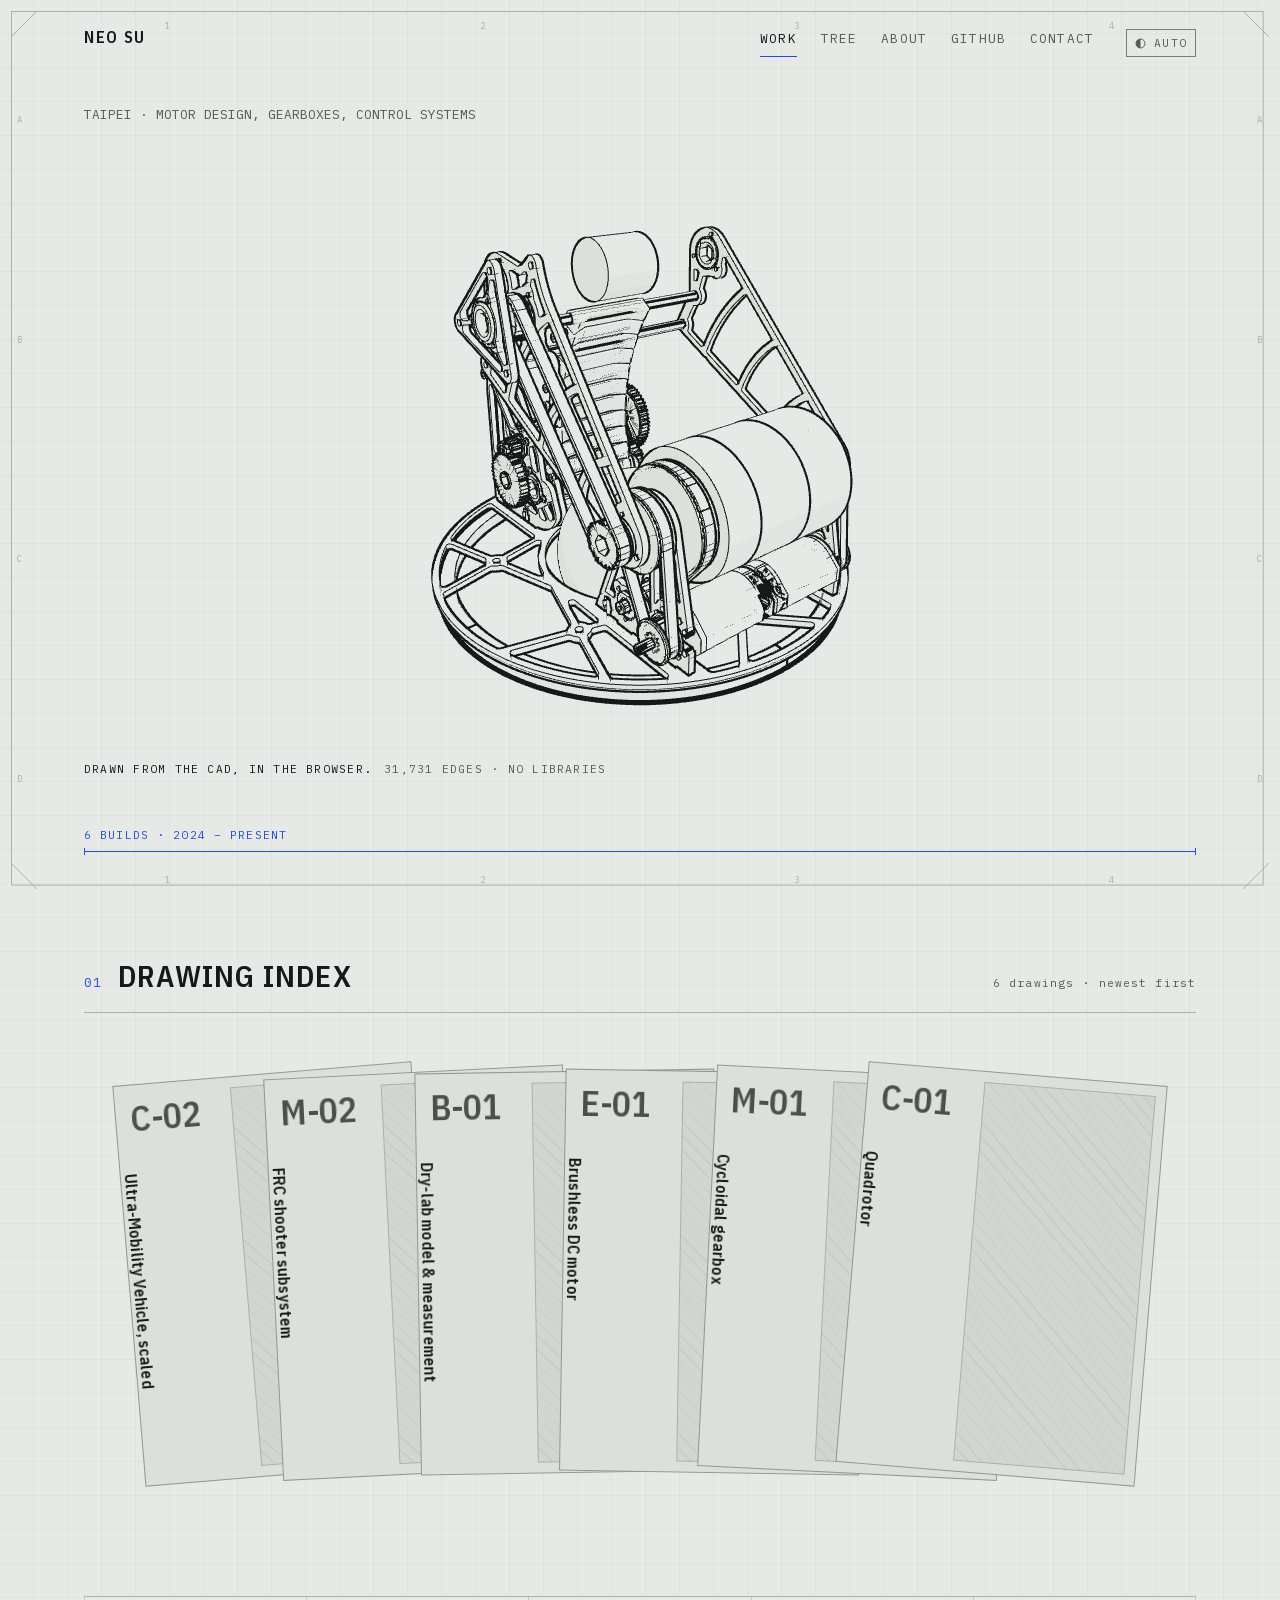
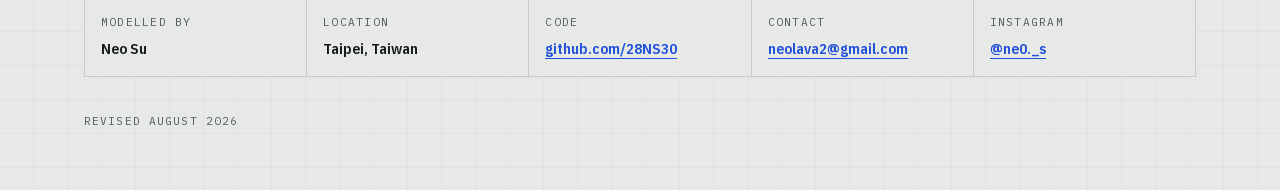
==== commit 47dbc6f3: "Add the project tree: every project and what it needs before it can start The site listed six finish" ====
--- a/index.html
+++ b/index.html
@@ -103,6 +103,7 @@
     <a class="masthead__id" href="index.html">Neo Su</a>
     <nav class="masthead__nav" aria-label="Primary">
       <a href="index.html" aria-current="page">Work</a>
+      <a href="tree.html">Tree</a>
       <a href="about.html">About</a>
       <a href="https://github.com/28NS30">GitHub</a>
       <a href="mailto:neolava2@gmail.com">Contact</a>
--- a/style.css
+++ b/style.css
@@ -1124,6 +1124,369 @@
   animation: draw-x var(--t-draw) var(--ease-plot) .25s both;
 }
 
+/* ---------- project tree ----------
+   tree.html and tree.local.html, rendered by gen_tree.py from Farm's data. Every
+   project is a title block -- the same component the index and the spec panels
+   use -- so a reader knows how to read a card before reaching one. Tiers are
+   columns in the order things can be built; standalone projects sit apart
+   behind a dashed rule. The edges are drawn by tree.js over a page that already
+   reads without them: each card lists what it needs and unlocks in its details.
+
+   Stacked by default, columns from 1100px. Mobile-first so the no-script,
+   narrow-screen and print cases are the base rules, not the overrides. */
+.tree{ --tree-col: 232px; margin: 0 0 var(--sp-xl); }
+
+.tree__legend{
+  display: flex;
+  flex-wrap: wrap;
+  align-items: center;
+  gap: var(--sp-xs) var(--sp-l);
+  margin: 0 0 var(--sp-m);
+  padding: var(--sp-xs) 0;
+  border-block: 1px solid var(--rule-soft);
+}
+.tree__key{
+  display: flex;
+  flex-wrap: wrap;
+  align-items: center;
+  gap: var(--sp-2xs) var(--sp-s);
+  margin: 0;
+  padding: 0;
+  list-style: none;
+  font-family: var(--mono);
+  font-size: var(--t-micro);
+  letter-spacing: .08em;
+  text-transform: uppercase;
+  color: var(--graphite);
+}
+.tree__key li{ display: inline-flex; align-items: center; gap: var(--sp-2xs); }
+.tree__sample{ width: var(--sp-l); height: var(--sp-2xs); overflow: visible; }
+.tree__sample line{ stroke: var(--rule); stroke-width: 1.5; }
+.tree__sample--soft line{ stroke: var(--graphite); stroke-dasharray: 5 4; }
+.tree__note{
+  margin: 0;
+  font-family: var(--mono);
+  font-size: var(--t-micro);
+  letter-spacing: .08em;
+  color: var(--graphite);
+}
+
+/* An idea is on the list, not committed: a dashed border says "not drawn yet"
+   in the drawing's own language. */
+.chip--idea{ border-style: dashed; color: var(--graphite); }
+
+/* local page only */
+.tree__local{
+  margin: var(--sp-s) 0 0;
+  padding: var(--sp-2xs) var(--sp-xs);
+  border-left: 2px solid var(--construct);
+  background: var(--construct-tint);
+  font-family: var(--mono);
+  font-size: var(--t-micro);
+  letter-spacing: .1em;
+  text-transform: uppercase;
+  color: var(--graphite);
+}
+.tree__warnings{
+  margin: 0 0 var(--sp-m);
+  padding: var(--sp-xs) var(--sp-s);
+  border-left: 2px solid var(--hazard);
+  background: var(--film-2);
+  font-family: var(--mono);
+  font-size: var(--t-meta);
+}
+.tree__warnings h2{
+  margin: 0 0 var(--sp-2xs);
+  font-size: var(--t-micro);
+  font-weight: 400;
+  letter-spacing: .11em;
+  text-transform: uppercase;
+  color: var(--graphite);
+}
+.tree__warnings ul{ margin: 0; padding-left: var(--sp-s); }
+
+/* ---- tiers, stacked ---- */
+.tree__scroll{ position: relative; }
+.tree__edges{ display: none; }
+.tree__tiers{ list-style: none; margin: 0; padding: 0; }
+.tier{ margin: 0 0 var(--sp-xl); }
+.tier__head{
+  display: flex;
+  align-items: baseline;
+  gap: var(--sp-xs);
+  margin: 0 0 var(--sp-s);
+  padding-bottom: var(--sp-2xs);
+  border-bottom: 1px solid var(--rule);
+  font-family: var(--cond);
+  font-size: var(--t-h3);
+  font-weight: 300;
+  letter-spacing: .04em;
+  text-transform: uppercase;
+}
+.tier__head .sec__mark{ min-width: 2ch; }
+.tier__n{
+  margin-left: auto;
+  font-family: var(--mono);
+  font-size: var(--t-micro);
+  letter-spacing: .1em;
+  color: var(--graphite);
+}
+.tier__list{
+  list-style: none;
+  margin: 0;
+  padding: 0;
+  display: grid;
+  grid-template-columns: repeat(auto-fill, minmax(260px, 1fr));
+  gap: var(--sp-m);
+}
+
+/* ---- a card ---- */
+.node{
+  position: relative;               /* above the edge layer */
+  border: 1px solid var(--rule);
+  background: var(--film-2);
+  scroll-margin: var(--sp-xl);
+  transition: border-color var(--t-tap) ease, opacity var(--t-tap) ease;
+}
+.node:hover, .node:focus-within{ border-color: var(--ink); }
+.node:hover .tb__no{ color: var(--construct); }
+/* The title link's whole-card overlay (.tb__name a::after) is scoped to the
+   title block, not the card: the card also holds a <details>, and an overlay
+   over the whole card would sit on top of its summary and swallow the click. */
+.node .tb{ position: relative; }
+/* 1fr is minmax(auto, 1fr): a column will not shrink below its longest word,
+   and in a 232px card "COMPLEXITY" set in spaced mono pushed the grid out of
+   the card. minmax(0, 1fr) keeps both columns inside it. */
+.node .tb__grid{ grid-template-columns: repeat(2, minmax(0, 1fr)); }
+/* an odd cell out takes the whole row rather than leaving a hole beside it */
+.node .tb__cell:last-child:nth-child(odd){ grid-column: 1 / -1; }
+/* A drawing number is four characters; a Farm id like drift-suspension is
+   sixteen, and set beside the title it squeezed the name into two short lines.
+   In the tree the number goes above the name and the name gets the width. */
+.node .tb__head{ flex-direction: column; gap: var(--sp-3xs); }
+.node .tb__no{ overflow-wrap: anywhere; }
+.node .tb__name{ min-height: 0; }
+.node .tb__cell dt{ letter-spacing: .06em; }
+.node .tb__cell .mono{ font-family: var(--mono); font-size: var(--t-meta); font-weight: 400; letter-spacing: .04em; }
+/* without script, following a #link still marks where you landed */
+/* Without script a #link lands on :target. With script the chosen card is
+   marked by tree.js instead: history.pushState never moves :target, so the
+   card from the loaded URL would keep its ring after every later choice. */
+html:not(.js) .node:target, .node.is-sticky{ outline: 2px solid var(--construct); outline-offset: 2px; }
+.node--dropped{ opacity: .5; }
+
+.node__bar{ height: 3px; margin-top: var(--sp-xs); background: var(--rule-soft); }
+.node__bar span{ display: block; height: 100%; background: var(--construct); }
+.node__todo{ color: var(--construct); }
+
+.node__more{ border-top: 1px solid var(--rule-soft); }
+.node__more > summary{
+  display: flex;
+  align-items: center;
+  gap: var(--sp-2xs);
+  padding: var(--sp-2xs) var(--sp-s);
+  list-style: none;
+  cursor: pointer;
+  font-family: var(--mono);
+  font-size: var(--t-micro);
+  letter-spacing: .11em;
+  text-transform: uppercase;
+  color: var(--graphite);
+}
+.node__more > summary::-webkit-details-marker{ display: none; }
+.node__more > summary::before{ content: "+"; width: 1ch; color: var(--construct); }
+.node__more[open] > summary::before{ content: "\2212"; }
+.node__more > summary:hover{ color: var(--ink); }
+.node__more > summary:focus-visible{ outline: 2px solid var(--construct); outline-offset: -2px; }
+
+/* body size while a card is a reading width; meta in the narrow columns */
+.node__body{ padding: 0 var(--sp-s) var(--sp-s); font-size: var(--t-body); line-height: 1.55; }
+.node__body h4{
+  margin: var(--sp-s) 0 var(--sp-2xs);
+  font-family: var(--mono);
+  font-size: var(--t-micro);
+  font-weight: 400;
+  letter-spacing: .11em;
+  text-transform: uppercase;
+  color: var(--graphite);
+}
+.node__body h4:first-child{ margin-top: var(--sp-2xs); }
+/* (0,1,1) to beat .prose p, which would space a card like an article; the
+   component paragraphs and lists further down are .node__body .x, (0,2,0) */
+.node__body p{ margin: 0 0 var(--sp-xs); }
+.node__body ul, .node__body ol{ margin: 0 0 var(--sp-xs); padding-left: var(--sp-s); }
+.node__body li{ margin: 0 0 var(--sp-3xs); }
+/* .prose strong is set to 300, lighter than the 400 body it sits in, which
+   turns every **bold** in a plan into de-emphasis. Here it has to read as bold. */
+.node__body strong{ font-weight: 600; }
+.node__body code{
+  font-family: var(--mono);
+  font-size: .85em;
+  padding: 0 var(--sp-3xs);
+  background: var(--film-3);
+}
+.node__body .tasks{ list-style: none; padding-left: 0; }
+/* a plain note among the checkboxes keeps its bullet */
+.node__body .tasks > li:not(.task){ list-style: disc; margin-left: var(--sp-s); }
+.node__body .task label{ display: flex; gap: var(--sp-2xs); align-items: baseline; }
+.node__body .task label > span{ min-width: 0; overflow-wrap: anywhere; }
+.node__body .task input{ margin: 0; flex: none; accent-color: var(--construct); }
+.node__table{ max-width: 100%; margin: 0 0 var(--sp-xs); overflow-x: auto; scrollbar-width: thin; }
+.node__body table{ width: 100%; border-collapse: collapse; font-size: var(--t-meta); }
+.node__body th, .node__body td{
+  padding: var(--sp-3xs) var(--sp-2xs) var(--sp-3xs) 0;
+  border-bottom: 1px solid var(--rule-soft);
+  text-align: left;
+  vertical-align: top;
+}
+.node__body th{ font-family: var(--mono); font-size: var(--t-micro); font-weight: 400; color: var(--graphite); }
+.node__body li > ul, .node__body li > ol{ margin: var(--sp-3xs) 0 0; }
+.node__body .tasks .tasks{ padding-left: var(--sp-s); }
+.node__body h5, .node__body h6{
+  margin: var(--sp-xs) 0 var(--sp-3xs);
+  font-size: 1em;
+  font-weight: 600;
+}
+.node__body h6{ font-weight: 400; color: var(--graphite); }
+.node__body pre{
+  margin: 0 0 var(--sp-xs);
+  padding: var(--sp-2xs) var(--sp-xs);
+  overflow-x: auto;
+  background: var(--film-3);
+  font-size: .85em;
+  line-height: 1.45;
+}
+.node__body pre code{ padding: 0; background: none; font-size: 1em; }
+/* on the film-3 chip a link measured 4.50:1, a hair under AA; on the card it is 4.97 */
+.node__body a code{ padding: 0; background: none; }
+.node__empty{ color: var(--graphite); }
+.node__body blockquote{
+  margin: 0 0 var(--sp-xs);
+  padding-left: var(--sp-xs);
+  border-left: 2px solid var(--rule);
+  color: var(--graphite);
+}
+.node__body blockquote > :last-child{ margin-bottom: 0; }
+.node__body hr{ margin: var(--sp-xs) 0; border: 0; border-top: 1px solid var(--rule-soft); }
+
+/* relations, facts and scores share one label/value grid */
+.node__rel, .node__facts, .node__scores{
+  display: grid;
+  grid-template-columns: auto 1fr;
+  gap: var(--sp-3xs) var(--sp-xs);
+  margin: var(--sp-xs) 0;
+}
+.node__facts > div, .node__scores > div{ display: contents; }
+.node__rel dt, .node__facts dt, .node__scores dt{
+  font-family: var(--mono);
+  font-size: var(--t-micro);
+  letter-spacing: .1em;
+  text-transform: uppercase;
+  color: var(--graphite);
+  padding-top: .2em;
+}
+.node__rel dd, .node__facts dd, .node__scores dd{ margin: 0; }
+.node__rel{ padding-top: var(--sp-xs); border-top: 1px solid var(--rule-soft); }
+.node__scores dd{ display: flex; align-items: center; gap: var(--sp-2xs); }
+.node__meter{ display: inline-flex; gap: 2px; }
+.node__meter span{ width: var(--sp-2xs); height: var(--sp-2xs); border: 1px solid var(--rule); }
+.node__meter .on{ background: var(--ink); border-color: var(--ink); }
+.node__val{ font-family: var(--mono); font-size: var(--t-meta); }
+.node__of{ color: var(--graphite); }
+
+.node__body .node__links, .node__body .node__page{ margin: var(--sp-xs) 0 0; font-size: var(--t-meta); }
+.node__page a{ font-family: var(--mono); font-size: var(--t-meta); letter-spacing: .06em; }
+.node__body .node__log{ margin: 0; padding: 0; list-style: none; }
+.node__log li{ margin: 0 0 var(--sp-2xs); }
+.node__date, .node__more-log{ font-family: var(--mono); font-size: var(--t-micro); color: var(--graphite); }
+.node__excerpt{ display: block; color: var(--graphite); white-space: pre-line; }
+.node__body .node__files{ margin: 0; padding: 0; list-style: none; }
+.node__body .node__path{ margin: var(--sp-3xs) 0 0; font-size: var(--t-meta); color: var(--graphite); }
+
+/* ---- tracing (tree.js) ---- */
+.node.is-dim{ opacity: .35; }
+/* a keyboard focus ring at 35% is no focus ring */
+.node.is-dim:has(:focus-visible){ opacity: 1; }
+.node.node--dropped.is-dim:has(:focus-visible){ opacity: .5; }   /* back to what dropped is */
+.node.is-related{ border-color: var(--construct); }
+.node.is-focus{ border-color: var(--ink); box-shadow: inset 0 0 0 1px var(--ink); }
+
+.tree__edge{
+  fill: none;
+  stroke: var(--rule);
+  stroke-width: 1.5;
+  marker-end: url(#tree-arrow);
+  transition: stroke var(--t-tap) ease, opacity var(--t-tap) ease;
+}
+.tree__edge.is-hi{ stroke: var(--construct); stroke-width: 2; marker-end: url(#tree-arrow-hi); }
+.tree__edge.is-dim{ opacity: .15; }
+.tree__edge--soft{ stroke: var(--graphite); stroke-dasharray: 5 4; marker-end: none; }
+.tree__arrow{ fill: var(--rule); }
+.tree__arrow--hi{ fill: var(--construct); }
+
+/* ---- tiers as columns ---- */
+@media (min-width: 1100px){
+  /* Out past the reading measure to the sheet frame, so five columns fit a
+     1440 screen without the tree scrolling sideways. 100vw is inset by 16px a
+     side on purpose: it counts a classic scrollbar, and the inset absorbs one
+     up to 32px wide, so the page itself never scrolls sideways. Anything
+     narrower than the tree scrolls inside this box instead. */
+  .tree__scroll{
+    width: calc(100vw - 2 * var(--sp-s));
+    margin-left: calc(50% - 50vw + var(--sp-s));
+    padding: var(--sp-s) var(--sp-2xs) var(--sp-m);
+    overflow-x: auto;
+    /* the site hides scrollbars everywhere (the * rule at the top); this is
+       the one box that scrolls sideways, and without a bar a column cut off
+       at the right edge gives no sign that it is there */
+    scrollbar-width: thin;
+    scrollbar-color: var(--rule) transparent;
+  }
+  .tree__edges{
+    display: block;
+    position: absolute;
+    top: 0;
+    left: 0;
+    overflow: visible;
+    pointer-events: none;
+  }
+  /* One grid for every column so they share a width; the tiers take a
+     subgrid of it. The tiers stretch to the tallest TIER and centre their
+     cards in that height; the standalone column is not in that row's sizing
+     and starts at the top. */
+  .tree__cols{
+    position: relative;             /* cards paint over the edge layer */
+    display: grid;
+    grid-template-columns: repeat(var(--cols), minmax(var(--tree-col), 1fr));
+    column-gap: var(--sp-xl);
+    align-items: start;
+  }
+  .tree__tiers{
+    grid-column: 1 / span var(--tiers);
+    display: grid;
+    grid-template-columns: subgrid;
+  }
+  .tier{ display: flex; flex-direction: column; margin: 0; }
+  .tier__head{ font-size: var(--t-body); }
+  /* auto margins centre each column's cards in the height the tallest column
+     sets, which keeps the long edges short */
+  .tier__list{ display: flex; flex-direction: column; gap: var(--sp-s); margin-block: auto; }
+  /* The standalone column is set apart by a dashed rule drawn down the middle
+     of the gap before it -- not by padding, which made its cards 32px narrower
+     than every other column's and pushed their title blocks out of the card. */
+  .tier--alone{ position: relative; }
+  .tier--alone::before{
+    content: "";
+    position: absolute;
+    top: 0;
+    bottom: 0;
+    left: calc(var(--sp-xl) / -2);
+    border-left: 1px dashed var(--rule);
+  }
+  .node .tb__name{ font-size: var(--t-body); }
+  .node__body{ font-size: var(--t-meta); }
+}
+
 /* ---------- a11y / responsive ---------- */
 a:focus-visible, button:focus-visible{
   outline: 2px solid var(--construct);
@@ -1158,7 +1521,9 @@
 @media (max-width: 560px){
   .sheet-frame{ inset: 6px; width: calc(100% - 12px); height: calc(100% - 12px); }
   .masthead{ padding-top: var(--sp-m); }
-  .masthead__nav{ gap: var(--sp-s); }
+  /* five items since the Tree link: 12px gaps fit one line at 360, and
+     below that the nav wraps rather than pushing the page sideways */
+  .masthead__nav{ gap: var(--sp-2xs) var(--sp-xs); flex-wrap: wrap; }
 
 }
 
@@ -1192,12 +1557,16 @@
 
 @media print{
   /* paper is paper: never print the dark theme, whatever the screen is set to */
-  :root{
+  /* :root:root, because the Dark and Auto-dark rules are (0,2,0): plain :root
+     lost to them, and a dark-theme print came out as dark cards on white */
+  :root:root{
     --film: #fff; --film-2: #fff; --film-3: #f2f2f2;
     --ink: #000; --graphite: #333;
     --rule: #999; --rule-soft: #ccc;
     --construct: #00379e; --construct-tint: transparent;
     --hazard: #D99B0B; --grid-line: transparent;
+    --pole-n: var(--l-pole-n); --pole-s: var(--l-pole-s);
+    --pole-n-tint: var(--l-pole-n-tint); --pole-s-tint: var(--l-pole-s-tint);
     color-scheme: light;
   }
   .sheet-frame, .masthead__nav, .skip{ display: none; }
@@ -1249,6 +1618,25 @@
     writing-mode: horizontal-tb; transform: none; height: auto; padding-left: 0;
   }
   .index--fan .fig--pending > span{ opacity: 1; }
+
+  /* The tree on paper is the stacked layout, every card whole and open. The
+     edge layer is screen-only; the relationships are in each card's text. */
+  .tree__edges{ display: none !important; }
+  .tree__scroll{ width: auto !important; margin-left: 0 !important; padding: 0; overflow: visible; }
+  .tree__cols, .tree__tiers{ display: block !important; }
+  .tier{ display: block !important; margin: 0 0 var(--sp-l); }
+  .tier__list{ display: grid !important; grid-template-columns: repeat(2, minmax(0, 1fr)); }
+  .tier--alone::before{ display: none; }
+  .tier__head{ break-after: avoid; }
+  .node{ break-inside: avoid; opacity: 1 !important; border-color: var(--rule) !important;
+         box-shadow: none !important; outline: none !important; }
+  .node__more > summary{ display: none; }
+  /* open on paper even when there was no script to open it */
+  .node__more::details-content{ content-visibility: visible; display: block; }
+  /* paper cannot scroll: long lines wrap, wide tables show whole */
+  .node__body pre{ overflow: visible; white-space: pre-wrap; overflow-wrap: anywhere; }
+  .node__table{ overflow: visible; }
+  .node__body th, .node__body td{ overflow-wrap: anywhere; }
 }
 
 /* ---------- fill-in markers: the site tells you what's missing ---------- */
@@ -1603,7 +1991,7 @@
 @media (max-width: 560px){
   .theme__label{ position: absolute; width: 1px; height: 1px;
                  overflow: hidden; clip-path: inset(50%); white-space: nowrap; }
-  .theme{ padding: 5px 6px; }
+  .theme{ padding: 5px 6px; margin-left: 0; }
 }
 
 /* the control is chrome, not content */
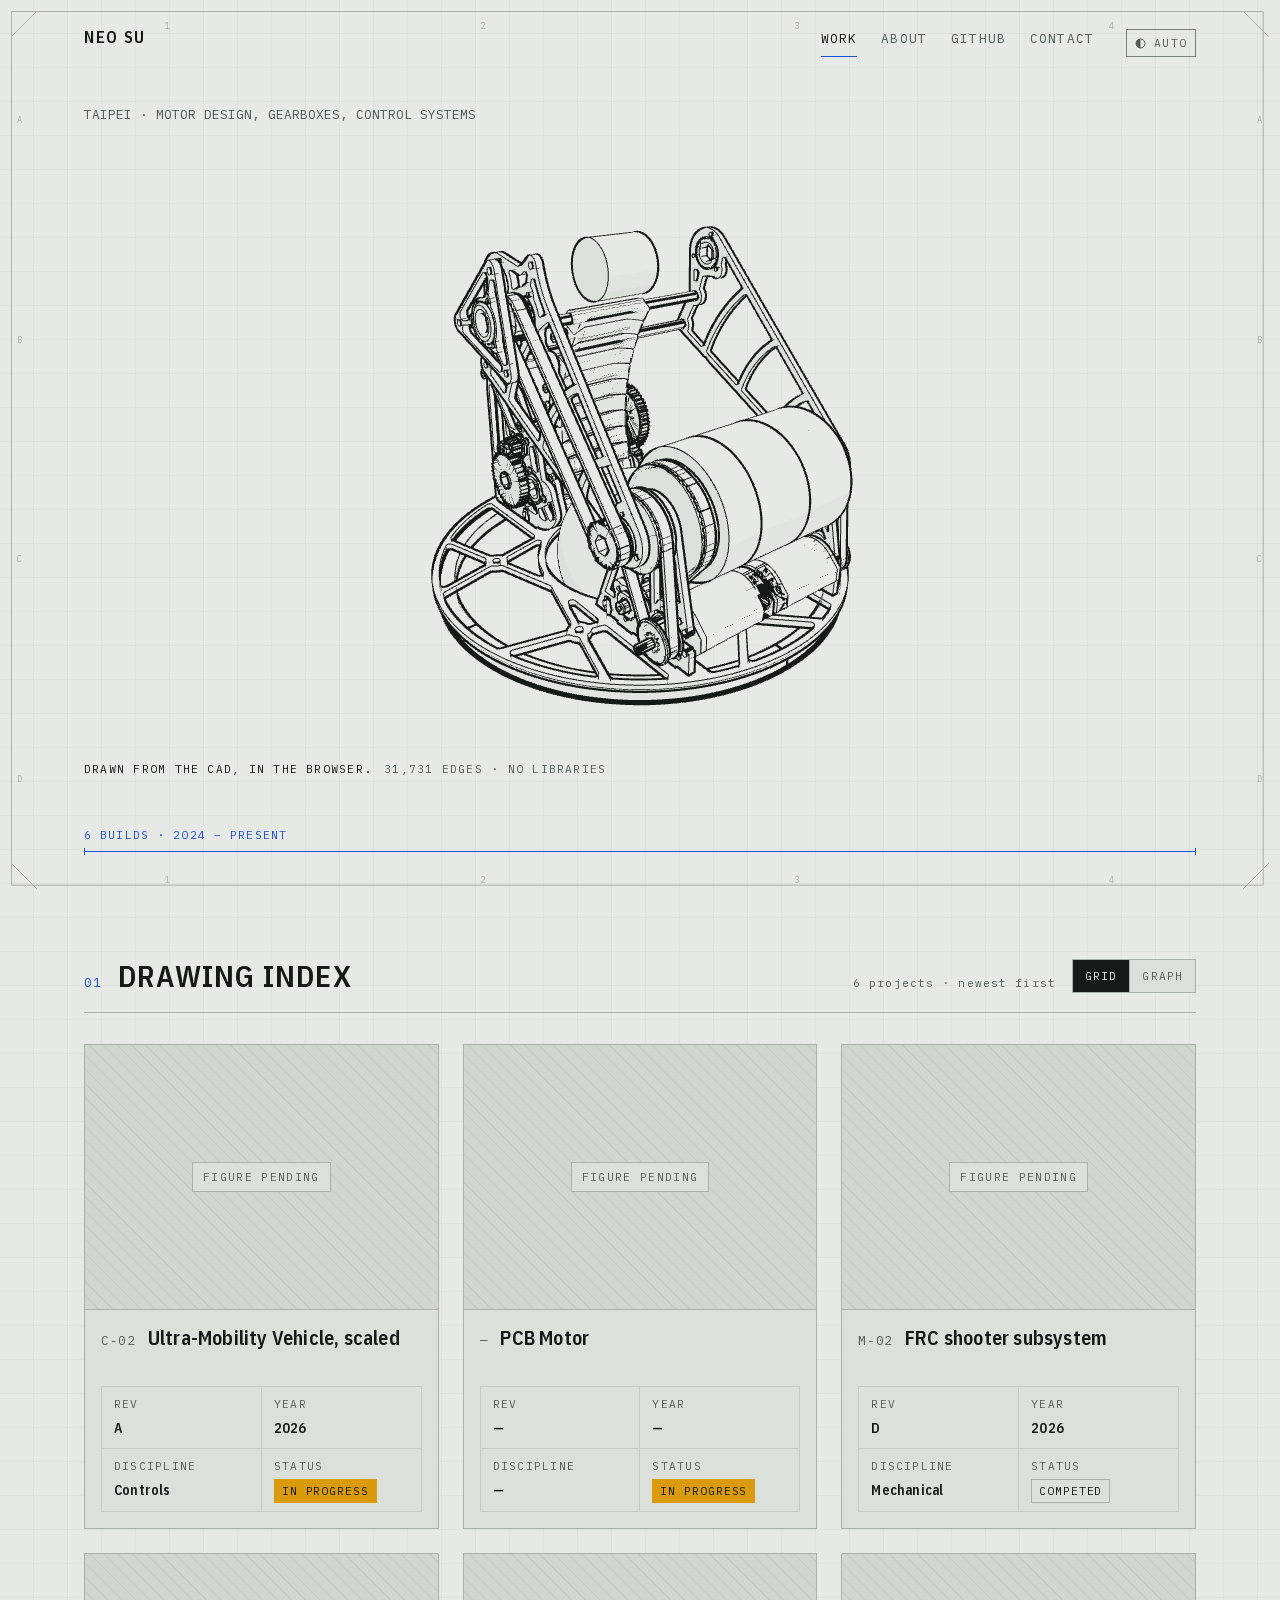
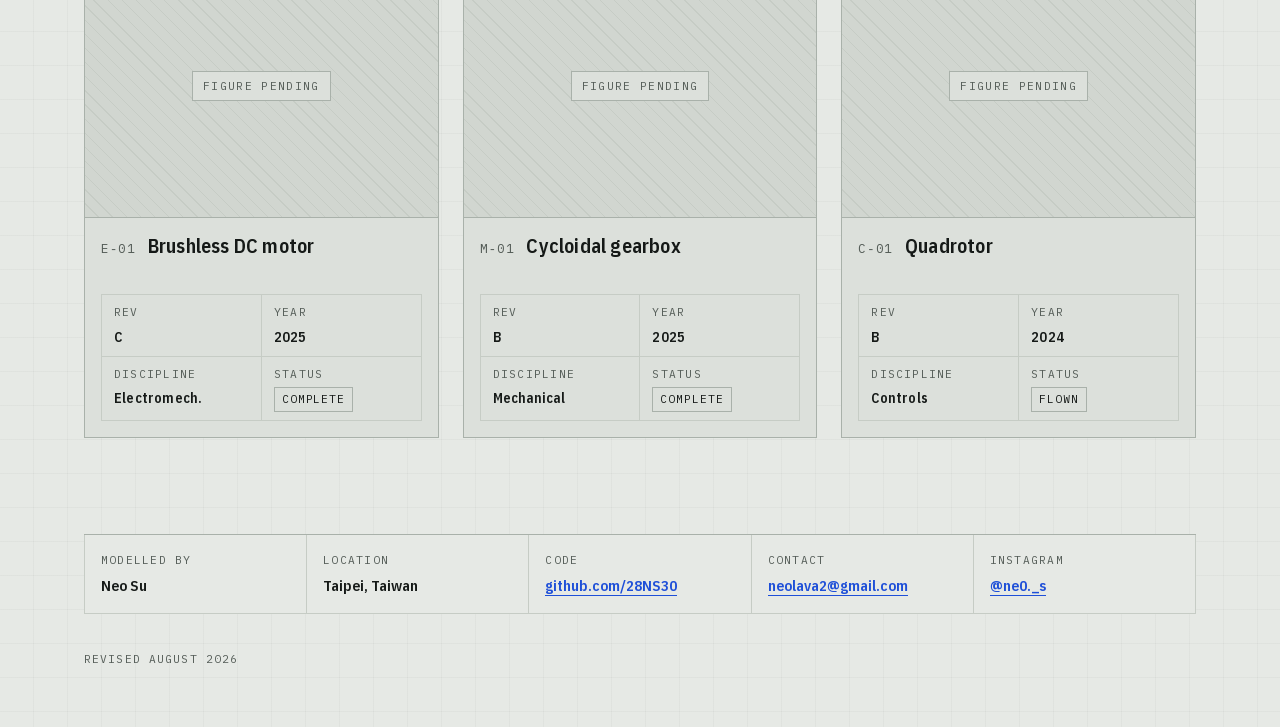
==== commit 04edb600: "Replace the fan with a grid and a graph, and fold the tree into the Work page With more projects com" ====
--- a/index.html
+++ b/index.html
@@ -24,6 +24,7 @@
 if(t==='light'||t==='dark')document.documentElement.setAttribute('data-theme',t);}catch(e){}</script>
 <script src="theme.js" defer></script>
 <script src="mesh.js" defer></script>
+<script src="tree.js" defer></script>
 <script>
 /* The edge count is read off the mesh the page actually loaded. Typing it in
    the markup would make it a claim that goes stale the next time the assembly
@@ -103,7 +104,6 @@
     <a class="masthead__id" href="index.html">Neo Su</a>
     <nav class="masthead__nav" aria-label="Primary">
       <a href="index.html" aria-current="page">Work</a>
-      <a href="tree.html">Tree</a>
       <a href="about.html">About</a>
       <a href="https://github.com/28NS30">GitHub</a>
       <a href="mailto:neolava2@gmail.com">Contact</a>
@@ -197,14 +197,20 @@
       </div>
     </section>
 
-    <section class="sec" id="index">
+    <section class="sec work" id="index">
       <div class="sec__head">
         <span class="sec__mark">01</span>
         <h2 class="sec__title">Drawing index</h2>
-        <span class="sec__count">6 drawings &middot; newest first</span>
+        <span class="sec__count">6 projects &middot; newest first</span>
+        <!-- Grid or graph. With no script it stays hidden and both show, one
+             after the other; tree.js shows it and the view it chose. -->
+        <div class="view" role="group" aria-label="Show the projects as" hidden>
+          <button type="button" class="view__btn" data-view="grid" aria-pressed="true">Grid</button>
+          <button type="button" class="view__btn" data-view="graph" aria-pressed="false">Graph</button>
+        </div>
       </div>
 
-      <div class="index">
+      <div class="index" id="grid">
 
         <article class="dwg rise" data-no="C-02">
           <div class="dwg__fig fig--pending"><span>Figure pending</span></div>
@@ -222,6 +228,24 @@
           </div>
         </article>
 
+        <!-- generated:grid by gen_tree.py from Farm; do not edit -->
+        <article class="dwg dwg--farm rise" data-id="pcb-motor">
+          <div class="dwg__fig fig--pending"><span>Figure pending</span></div>
+          <div class="tb">
+            <div class="tb__head">
+              <span class="tb__no">&mdash;</span>
+              <h3 class="tb__name"><a href="#pcb-motor">PCB Motor</a></h3>
+            </div>
+            <dl class="tb__grid">
+              <div class="tb__cell"><dt>Rev</dt><dd>&mdash;</dd></div>
+              <div class="tb__cell"><dt>Year</dt><dd>&mdash;</dd></div>
+              <div class="tb__cell"><dt>Discipline</dt><dd>&mdash;</dd></div>
+              <div class="tb__cell"><dt>Status</dt><dd><span class="chip chip--live">In progress</span></dd></div>
+            </dl>
+          </div>
+        </article>
+        <!-- /generated:grid -->
+
         <article class="dwg rise" data-no="M-02">
           <div class="dwg__fig fig--pending"><span>Figure pending</span></div>
           <div class="tb">
@@ -238,21 +262,6 @@
           </div>
         </article>
 
-        <article class="dwg rise" data-no="B-01">
-          <div class="dwg__fig fig--pending"><span>Figure pending</span></div>
-          <div class="tb">
-            <div class="tb__head">
-              <span class="tb__no">B&#8209;01</span>
-              <h3 class="tb__name"><a href="p-drylab.html">Dry-lab model &amp; measurement</a></h3>
-            </div>
-            <dl class="tb__grid">
-              <div class="tb__cell"><dt>Rev</dt><dd>C</dd></div>
-              <div class="tb__cell"><dt>Year</dt><dd>2025</dd></div>
-              <div class="tb__cell"><dt>Discipline</dt><dd>Modeling</dd></div>
-              <div class="tb__cell"><dt>Status</dt><dd><span class="chip">In review</span></dd></div>
-            </dl>
-          </div>
-        </article>
 
         <article class="dwg rise" data-no="E-01">
           <div class="dwg__fig fig--pending"><span>Figure pending</span></div>
@@ -303,7 +312,242 @@
         </article>
 
       </div>
+
+      <!-- generated:graph by gen_tree.py from Farm; do not edit -->
+      <div class="work__graph" id="graph">
+        <h3 class="work__title">What each project unlocks</h3>
+        <div class="tt__key" role="group" aria-label="Legend">
+          <ul class="tt__board"><li><svg class="tt__swatch" viewBox="-12 -12 24 24" aria-hidden="true"><g class="tt__key-node is-built"><circle class="tt__disc" r="10"/></g></svg><span>Built</span><span class="tt__count">4</span></li><li><svg class="tt__swatch" viewBox="-12 -12 24 24" aria-hidden="true"><g class="tt__key-node is-active"><circle class="tt__disc" r="10"/></g></svg><span>In progress</span><span class="tt__count">2</span></li><li><svg class="tt__swatch" viewBox="-12 -12 24 24" aria-hidden="true"><g class="tt__key-node is-locked"><circle class="tt__disc" r="10"/></g></svg><span>Locked</span><span class="tt__count">2</span></li></ul>
+          <ul class="tt__board tt__board--how"><li><svg class="tt__sample" viewBox="0 0 32 8" aria-hidden="true"><line x1="0" y1="4" x2="32" y2="4"/></svg><span>needs</span></li><li><span class="tt__more-key">+1</span><span>needs one more; its card says which</span></li></ul>
+        </div>
+        <section class="tt tt--compact" aria-label="Graph">
+          <a class="skip" href="#parts">Skip the graph: the project cards</a>
+          <div class="tt__sheet" style="--fig-w: 644px; --hub-x: 45.0%; --hub-y: 50.0%">
+            <figure class="tt__fig" id="figure">
+              <svg class="tt__svg" viewBox="-290 -340 644 680" width="644" height="680" data-layout="6e94b4404b31" role="group" aria-label="Graph: 8 projects on 2 rings around a hub">
+<g class="tt__rings" aria-hidden="true"><path class="tt__ring" d="M27.2 -282.7A284.0 284.0 0 0 1 47.0 280.1"/><text class="tt__tier" x="15.2" y="-279.6">T1</text><text class="tt__tier" x="-32.1" y="-94.9">T0</text><path class="tt__dim" d="M-162.3 176.8A240.0 240.0 0 0 1 -162.3 -176.8 M-158.2 172.4L-166.3 181.3 M-158.2 -172.4L-166.3 -181.3"/><text class="tt__dimtext" text-anchor="middle" transform="translate(-258.0 0.0) rotate(-90.0)" y="4">STANDALONE · 2</text></g>
+<g class="tt__lines" aria-hidden="true"><path class="tt__edge tt__spoke is-built" data-to="bldc-motor" d="M0.0 0.0L49.4 -152.2"/><path class="tt__edge tt__spoke is-active" data-to="pcb-motor" d="M0.0 0.0L160.0 0.0"/><path class="tt__edge tt__spoke is-built" data-to="quadrotor" d="M0.0 0.0L-129.4 94.0"/><path class="tt__edge tt__spoke is-built" data-to="shooter-2026" d="M0.0 0.0L-129.4 -94.0"/><path class="tt__edge tt__spoke is-active" data-to="umv" d="M0.0 0.0L49.4 152.2"/><path class="tt__edge is-built" data-from="bldc-motor" data-to="cycloidal-gearbox" d="M49.4 -152.2L87.8 -270.1"/><path class="tt__edge is-locked" data-from="pcb-motor" data-to="pcb-drone" d="M160.0 0.0L284.0 0.0"/><path class="tt__edge is-locked" data-from="umv" data-to="wheel-leg" d="M49.4 152.2L87.8 270.1"/></g>
+<g class="tt__softs" aria-hidden="true"></g>
+<g class="tt__hub" aria-hidden="true"><circle r="48"/><text class="tt__hubname" y="-2">NEO SU</text><text class="tt__hubsub" y="17">4 BUILT</text></g>
+<g class="tt__ring-0" role="list" aria-label="T0, no prerequisites, 3 projects"><g role="listitem"><a class="tt__node is-built" id="fig-bldc-motor" href="#bldc-motor" data-id="bldc-motor" data-a="-72.0" data-parent="__hub__" data-short="Brushless DC motor" aria-label="Brushless DC motor, drawing E-01, built (Complete)" transform="translate(49.4 -152.2)"><desc>Unlocks Cycloidal gearbox</desc><title>Brushless DC motor</title><circle class="tt__halo" r="46"/><circle class="tt__disc" r="40"/><g aria-hidden="true"><text class="tt__top" y="-9.3"><tspan class="tt__code">E-01</tspan></text><text class="tt__name"><tspan x="0" y="4.5">Brushless</tspan><tspan x="0" y="17.1">DC motor</tspan></text></g></a></g><g role="listitem"><a class="tt__node is-active" id="fig-pcb-motor" href="#pcb-motor" data-id="pcb-motor" data-a="0.0" data-parent="__hub__" data-short="PCB Motor" aria-label="PCB Motor, in progress" transform="translate(160.0 0.0)"><desc>Unlocks PCB Drone</desc><title>PCB Motor</title><circle class="tt__halo" r="46"/><circle class="tt__disc" r="40"/><g aria-hidden="true"><text class="tt__name"><tspan x="0" y="3.5">PCB Motor</tspan></text></g></a></g><g role="listitem"><a class="tt__node is-active" id="fig-umv" href="#umv" data-id="umv" data-a="72.0" data-parent="__hub__" data-short="Ultra-Mobility Vehicle" aria-label="Ultra-Mobility Vehicle, scaled, drawing C-02, in progress" transform="translate(49.4 152.2)"><desc>Unlocks Wheel-Leg (Beni-class)</desc><title>Ultra-Mobility Vehicle, scaled</title><circle class="tt__halo" r="46"/><circle class="tt__disc" r="40"/><g aria-hidden="true"><text class="tt__top" y="-9.3"><tspan class="tt__code">C-02</tspan></text><text class="tt__name"><tspan x="0" y="4.5">Ultra-Mobility</tspan><tspan x="0" y="17.1">Vehicle</tspan></text></g></a></g></g>
+<g class="tt__ring-0 tt__alone" role="list" aria-label="Standalone: needs nothing and nothing needs it, 2 projects"><g role="listitem"><a class="tt__node is-built" id="fig-quadrotor" href="#quadrotor" data-id="quadrotor" data-a="144.0" data-parent="__hub__" data-short="Quadrotor" aria-label="Quadrotor, drawing C-01, built (Flown)" transform="translate(-129.4 94.0)"><desc>Standalone: nothing needs it</desc><title>Quadrotor</title><circle class="tt__halo" r="46"/><circle class="tt__disc" r="40"/><g aria-hidden="true"><text class="tt__top" y="-3.1"><tspan class="tt__code">C-01</tspan></text><text class="tt__name"><tspan x="0" y="10.8">Quadrotor</tspan></text></g></a></g><g role="listitem"><a class="tt__node is-built" id="fig-shooter-2026" href="#shooter-2026" data-id="shooter-2026" data-a="-144.0" data-parent="__hub__" data-short="FRC shooter subsystem" aria-label="FRC shooter subsystem, drawing M-02, built (Competed)" transform="translate(-129.4 -94.0)"><desc>Standalone: nothing needs it</desc><title>FRC shooter subsystem</title><circle class="tt__halo" r="46"/><circle class="tt__disc" r="40"/><g aria-hidden="true"><text class="tt__top" y="-9.3"><tspan class="tt__code">M-02</tspan></text><text class="tt__name"><tspan x="0" y="4.5">FRC shooter</tspan><tspan x="0" y="17.1">subsystem</tspan></text></g></a></g></g>
+<g class="tt__ring-1" role="list" aria-label="T1, builds on T0, 3 projects"><g role="listitem"><a class="tt__node is-built" id="fig-cycloidal-gearbox" href="#cycloidal-gearbox" data-id="cycloidal-gearbox" data-a="-72.0" data-parent="bldc-motor" data-short="Cycloidal gearbox" aria-label="Cycloidal gearbox, drawing M-01, built (Complete)" transform="translate(87.8 -270.1)"><desc>Nothing needs it yet</desc><title>Cycloidal gearbox</title><circle class="tt__halo" r="46"/><circle class="tt__disc" r="40"/><g aria-hidden="true"><text class="tt__top" y="-9.3"><tspan class="tt__code">M-01</tspan></text><text class="tt__name"><tspan x="0" y="4.5">Cycloidal</tspan><tspan x="0" y="17.1">gearbox</tspan></text></g></a></g><g role="listitem"><a class="tt__node is-locked" id="fig-pcb-drone" href="#pcb-drone" data-id="pcb-drone" data-a="0.0" data-parent="pcb-motor" data-short="PCB Drone" aria-label="PCB Drone, locked: needs PCB Motor" transform="translate(284.0 0.0)"><desc>Nothing needs it yet</desc><title>PCB Drone</title><circle class="tt__halo" r="46"/><circle class="tt__disc" r="40"/><g aria-hidden="true"><text class="tt__name"><tspan x="0" y="3.5">PCB Drone</tspan></text></g></a></g><g role="listitem"><a class="tt__node is-locked" id="fig-wheel-leg" href="#wheel-leg" data-id="wheel-leg" data-a="72.0" data-parent="umv" data-short="Wheel-Leg" aria-label="Wheel-Leg (Beni-class), locked: needs Ultra-Mobility Vehicle, scaled and QDD Actuator Module" transform="translate(87.8 270.1)"><desc>Nothing needs it yet</desc><title>Wheel-Leg (Beni-class)</title><circle class="tt__halo" r="46"/><circle class="tt__disc" r="40"/><g aria-hidden="true"><text class="tt__top" y="-3.1"><tspan class="tt__more">+1</tspan></text><text class="tt__name"><tspan x="0" y="10.8">Wheel-Leg</tspan></text></g></a></g></g>
+</svg>
+              <figcaption class="tt__cap">The work that is done or under way, and what each piece unlocks. Rings count out from the hub: a project sits one ring beyond the furthest thing it needs. <span class="tt__cap-wide">Select a circle for its title block; each project also has a card below.</span><span class="tt__cap-kbd"> From the keyboard: Tab to the graph, arrow keys between circles, Enter for the title block.</span><span class="tt__cap-narrow">Pinch to read the graph, or tap a circle for its card below.</span></figcaption>
+            </figure>
+            <p class="tt__status" role="status"></p>
+            <aside class="tt__panel" aria-label="Selected project">
+              <p class="tt__hint">Select a project in the graph and its title block appears here.</p>
+            </aside>
+          </div>
+        </section>
+        <div class="tree" id="parts">
+          <ol class="tree__tiers">
+        <li class="tier" data-tier="0">
+          <h4 class="tier__head"><span class="sec__mark">T0</span> No prerequisites <span class="tier__n">3</span></h4>
+          <ol class="tier__list">
+            <li><article class="node" id="bldc-motor" data-status="done" data-state="built" data-tier="0">
+          <div class="tb">
+            <div class="tb__head">
+              <span class="tb__no"><span class="node__swatch is-built" aria-hidden="true"></span>E-01</span>
+              <h5 class="tb__name"><a href="p-bldc.html">Brushless DC motor</a></h5>
+            </div>
+            <dl class="tb__grid"><div class="tb__cell"><dt>Status</dt><dd><span class="chip">Complete</span></dd></div></dl>
+            <p class="node__state is-built"><span class="node__why"></span><a class="node__up" href="#fig-bldc-motor">In the graph ↑</a></p>
+          </div>
+          <details class="node__more">
+            <summary>Details</summary>
+            <div class="node__body prose">
+          <h6 class="node__h">Summary</h6>
+          <p>A hand-wound outrunner, designed for a torque density not available off the shelf at this diameter. A gearbox then being designed needed more continuous torque inside its envelope than hobby outrunners of that size give: they are wound for RPM, not torque. The choice was a larger motor with a heavier reduction, or a lower-Kv winding that keeps the package. This motor was built to measure that trade-off directly.</p>
+          <h6 class="node__h">Goals</h6>
+          <ul><li>More torque at this diameter than an off-the-shelf hobby outrunner, from a lower-Kv winding in the same package.</li><li>Built to measure the trade-off directly: more turns lower Kv and raise torque per amp, but cost slot area, phase resistance and copper loss.</li></ul>
+          <dl class="node__rel"><dt>Unlocks</dt><dd><a href="#cycloidal-gearbox">Cycloidal gearbox</a></dd></dl>
+          <p class="node__page"><a href="p-bldc.html">Drawing E-01 →</a></p>
+            </div>
+          </details>
+        </article></li>
+            <li><article class="node" id="pcb-motor" data-status="active" data-state="active" data-tier="0">
+          <div class="tb">
+            <div class="tb__head">
+              <span class="tb__no"><span class="node__swatch is-active" aria-hidden="true"></span>—</span>
+              <h5 class="tb__name"><a href="#pcb-motor">PCB Motor</a></h5>
+            </div>
+            <dl class="tb__grid"><div class="tb__cell"><dt>Status</dt><dd><span class="chip chip--live">In progress</span></dd></div></dl>
+            <p class="node__state is-active"><span class="node__why"></span><a class="node__up" href="#fig-pcb-motor">In the graph ↑</a></p>
+          </div>
+          <details class="node__more">
+            <summary>Details</summary>
+            <div class="node__body prose">
+          <h6 class="node__h">Summary</h6>
+          <p>An axial-flux, coreless motor whose stator is the copper in a multilayer PCB, with a Halbach or back-iron magnet rotor. The physics is honest but unforgiving (thin copper, no iron, poor thermal path), and the two things that make it useful are radius (Km ∝ r², loss ∝ 1/r⁴) and running the driver at ≥ 100 kHz to tame the ripple in µH-scale windings. This is the motor on its own; the drone that uses it is the PCB Drone.</p>
+          <h6 class="node__h">Goals</h6>
+          <ul><li>A 25–40 mm stator on a 6–8 layer, 2 oz board that spins a rotor with measured Kt, Km and a thermal curve on the dyno.</li><li>Test both rotor styles: back-iron disc and Halbach array (Halbach is the one the drone needs).</li><li>Characterize copper loss vs. PWM frequency with the FOC board to settle the 100 kHz question with data.</li><li>A rim-drive variant (annular coil band at large radius, cut-out center) as the second board, since that is the geometry the drone wants.</li></ul>
+          <dl class="node__rel"><dt>Unlocks</dt><dd><a href="#pcb-drone">PCB Drone</a></dd></dl>
+          <p class="node__links"><a href="https://www.youtube.com/@CarlBugeja" rel="noopener">Carl Bugeja&#x27;s PCB motors (reference)</a></p>
+            </div>
+          </details>
+        </article></li>
+            <li><article class="node" id="umv" data-status="active" data-state="active" data-tier="0">
+          <div class="tb">
+            <div class="tb__head">
+              <span class="tb__no"><span class="node__swatch is-active" aria-hidden="true"></span>C-02</span>
+              <h5 class="tb__name"><a href="p-umv.html">Ultra-Mobility Vehicle, scaled</a></h5>
+            </div>
+            <dl class="tb__grid"><div class="tb__cell"><dt>Status</dt><dd><span class="chip chip--live">In progress</span></dd></div></dl>
+            <p class="node__state is-active"><span class="node__why"></span><a class="node__up" href="#fig-umv">In the graph ↑</a></p>
+          </div>
+          <details class="node__more">
+            <summary>Details</summary>
+            <div class="node__body prose">
+          <h6 class="node__h">Summary</h6>
+          <p>A ~3.4 kg two-wheeled acrobatic bicycle robot scaled from the RAI Institute&#x27;s UMV (s = 0.525, 0.21 m Neck). It drives, balances, jumps, and is designed toward front and back flips as the headline capability. Five actuated DOFs: a cable-driven bevel differential (S1/S2 → virtual µ pitch and φ out-of-plane), Head–Neck pitch (qh), steering (qs), rear drive (qw). RobStride quasi-direct-drive actuators on one CAN bus, Raspberry Pi 5 running a 50 Hz RL policy that outputs joint PD targets.</p>
+          <p>This is the flagship and the root of the dynamic-robot line: it needs nothing else on the tree, and it produces the RL sim-to-real pipeline (URDF export → IsaacLab training → Pi deployment) that the Wheel-Leg reuses.</p>
+          <h6 class="node__h">Goals</h6>
+          <ul><li>Balance and drive at ≥ 3.8 m/s (steering-only balance, 156 ms tipping constant).</li><li>Jump 0.40 m at the CoM (takeoff 2.80 m/s, ~2.7× BW ground reaction, ~250 W peak at the CoM).</li><li>Land partial-stroke at up to ~4× BW without damage (cables, anchors, bearings sized to it).</li><li>Front flip and back flip (0.58 s flight, ~23 rad/s peak pitch rate, ~2.2:1 inertia modulation by tucking).</li><li>A reusable sim-to-real pipeline: URDF, IsaacLab environment, domain randomization, policy export, on-robot runner.</li></ul>
+          <dl class="node__rel"><dt>Unlocks</dt><dd><a href="#wheel-leg">Wheel-Leg (Beni-class)</a></dd></dl>
+          <p class="node__links"><a href="https://arxiv.org/abs/2602.22118" rel="noopener">Bokser et al., System Design of the Ultra Mobility Vehicle (arXiv 2602.22118)</a> · <a href="https://rai-inst.com/" rel="noopener">RAI Institute</a></p>
+          <p class="node__page"><a href="p-umv.html">Drawing C-02 →</a></p>
+            </div>
+          </details>
+        </article></li>
+          </ol>
+        </li>
+        <li class="tier" data-tier="1">
+          <h4 class="tier__head"><span class="sec__mark">T1</span> Builds on T0 <span class="tier__n">3</span></h4>
+          <ol class="tier__list">
+            <li><article class="node" id="cycloidal-gearbox" data-status="done" data-state="built" data-tier="1" data-needs="bldc-motor">
+          <div class="tb">
+            <div class="tb__head">
+              <span class="tb__no"><span class="node__swatch is-built" aria-hidden="true"></span>M-01</span>
+              <h5 class="tb__name"><a href="p-cycloidal.html">Cycloidal gearbox</a></h5>
+            </div>
+            <dl class="tb__grid"><div class="tb__cell"><dt>Status</dt><dd><span class="chip">Complete</span></dd></div></dl>
+            <p class="node__state is-built"><span class="node__why"></span><a class="node__up" href="#fig-cycloidal-gearbox">In the graph ↑</a></p>
+          </div>
+          <details class="node__more">
+            <summary>Details</summary>
+            <div class="node__body prose">
+          <h6 class="node__h">Summary</h6>
+          <p>A cycloidal reducer, designed and cut to pair with the E-01 brushless motor: a high reduction ratio in a single stage.</p>
+          <h6 class="node__h">Goals</h6>
+          <ul><li>One reduction stage that pairs with the E-01 motor.</li></ul>
+          <dl class="node__rel"><dt>Needs</dt><dd><a href="#bldc-motor">Brushless DC motor</a></dd></dl>
+          <p class="node__page"><a href="p-cycloidal.html">Drawing M-01 →</a></p>
+            </div>
+          </details>
+        </article></li>
+            <li><article class="node" id="pcb-drone" data-status="planned" data-state="locked" data-tier="1" data-needs="pcb-motor">
+          <div class="tb">
+            <div class="tb__head">
+              <span class="tb__no"><span class="node__swatch is-locked" aria-hidden="true"></span>—</span>
+              <h5 class="tb__name"><a href="#pcb-drone">PCB Drone</a></h5>
+            </div>
+            <dl class="tb__grid"><div class="tb__cell"><dt>Status</dt><dd><span class="chip">Planned</span></dd></div></dl>
+            <p class="node__state is-locked"><span class="node__why">Locked: needs <a href="#pcb-motor">PCB Motor</a></span><a class="node__up" href="#fig-pcb-drone">In the graph ↑</a></p>
+          </div>
+          <details class="node__more">
+            <summary>Details</summary>
+            <div class="node__body prose">
+          <h6 class="node__h">Summary</h6>
+          <p>A whoop-sized quad where one PCB is the frame, the four stators, the ESCs and the flight controller — plus four printed hubs and props. Two motor geometries are candidates: a hub stator under a Halbach prop hub (simpler; marginal at 16–18 mm stator), and a rim drive with magnets on the prop tips and an annular coil band around each duct opening (much better copper loss at large radius; centrifugal retention and rotor inertia are the problems). Physics is marginal, which is exactly why the thrust-stand gate exists. If it flies, it is something that does not exist yet.</p>
+          <h6 class="node__h">Goals</h6>
+          <ul><li>Thrust-stand gate: ≥ 12–15 g thrust per motor, added rotor + copper mass ≤ 3 g, stator ≤ 80 °C after 3 min at hover thrust, ≥ 2 g/W at hover.</li><li>75–85 mm wheelbase, 40–45 mm props, 1S 450 mAh or 2S 300 mAh, 30–40 g all-up.</li><li>ESC: four AM32-style channels on the board (or the FOC board&#x27;s 100 kHz mode); bidirectional DShot for RPM filtering.</li><li>Flies like a whoop, not just hovers: ~4 × 15–20 g at full throttle.</li><li>TPU ducts bolt on as bumpers and magnet shields; soft-mounted IMU island.</li></ul>
+          <dl class="node__rel"><dt>Needs</dt><dd><a href="#pcb-motor">PCB Motor</a></dd></dl>
+            </div>
+          </details>
+        </article></li>
+            <li><article class="node" id="wheel-leg" data-status="planned" data-state="locked" data-tier="1" data-needs="umv">
+          <div class="tb">
+            <div class="tb__head">
+              <span class="tb__no"><span class="node__swatch is-locked" aria-hidden="true"></span>—</span>
+              <h5 class="tb__name"><a href="#wheel-leg">Wheel-Leg (Beni-class)</a></h5>
+            </div>
+            <dl class="tb__grid"><div class="tb__cell"><dt>Status</dt><dd><span class="chip">Planned</span></dd></div></dl>
+            <p class="node__state is-locked"><span class="node__why">Locked: needs <a href="#umv">Ultra-Mobility Vehicle, scaled</a> and QDD Actuator Module</span><a class="node__up" href="#fig-wheel-leg">In the graph ↑</a></p>
+          </div>
+          <details class="node__more">
+            <summary>Details</summary>
+            <div class="node__body prose">
+          <h6 class="node__h">Summary</h6>
+          <p>A small, fast, springy two-wheeled-leg balancer in the class of Beni (≈ 1.75 kg, 29 km/h, 25 cm jump, stairs, self-righting) — explicitly not Handle: no arm, no box. Four home-built QDD actuators in the legs, two direct-drive wheel motors, an IMU, and the RL pipeline from the UMV. What sets it apart from a Beni clone is the performance level: real speed on bigger wheels, lean-in cornering and holding a drift, fast stairs down without stopping, self-righting from any orientation, and a stabilized camera head for the vision layer later. The jump is a design decision, not the point.</p>
+          <h6 class="node__h">Goals</h6>
+          <ul><li>≈ 1.5–2.5 kg, ≥ 40 km/h on the flat, balances at rest, survives a shove from any direction at speed.</li><li>Stairs: down a full flight at speed without stopping; up a standard flight.</li><li>Self-rights from any orientation (the tail, if fitted, is the lever for this).</li><li>Jump, by design tier: torque-only ≈ 30–40 cm, parallel-elastic ≈ 50–60 cm, latched ≈ 1 m.</li><li>Camera head (2-axis) for tracking a person or the drift car at speed, added later.</li></ul>
+          <dl class="node__rel"><dt>Needs</dt><dd><a href="#umv">Ultra-Mobility Vehicle, scaled</a> and QDD Actuator Module</dd></dl>
+          <p class="node__links"><a href="https://www.mondorobotics.com/" rel="noopener">Beni (Mondo Robotics) — the reference class</a></p>
+            </div>
+          </details>
+        </article></li>
+          </ol>
+        </li>
+          </ol>
+        <div class="tier tier--alone" data-tier="alone">
+          <h4 class="tier__head"><span class="sec__mark">—</span> Standalone <span class="tier__n">2</span></h4>
+          <ol class="tier__list">
+          <li><article class="node" id="quadrotor" data-status="done" data-state="built" data-tier="alone">
+          <div class="tb">
+            <div class="tb__head">
+              <span class="tb__no"><span class="node__swatch is-built" aria-hidden="true"></span>C-01</span>
+              <h5 class="tb__name"><a href="p-drone.html">Quadrotor</a></h5>
+            </div>
+            <dl class="tb__grid"><div class="tb__cell"><dt>Status</dt><dd><span class="chip">Flown</span></dd></div></dl>
+            <p class="node__state is-built"><span class="node__why"></span><a class="node__up" href="#fig-quadrotor">In the graph ↑</a></p>
+          </div>
+          <details class="node__more">
+            <summary>Details</summary>
+            <div class="node__body prose">
+          <h6 class="node__h">Summary</h6>
+          <p>A quadrotor, built and flown in 2024: the frame, the stack and the attitude loop.</p>
+          <h6 class="node__h">Goals</h6>
+          <ul><li>Built and flown.</li></ul>
+          <p class="node__page"><a href="p-drone.html">Drawing C-01 →</a></p>
+            </div>
+          </details>
+        </article></li>
+          <li><article class="node" id="shooter-2026" data-status="done" data-state="built" data-tier="alone">
+          <div class="tb">
+            <div class="tb__head">
+              <span class="tb__no"><span class="node__swatch is-built" aria-hidden="true"></span>M-02</span>
+              <h5 class="tb__name"><a href="p-shooter.html">FRC shooter subsystem</a></h5>
+            </div>
+            <dl class="tb__grid"><div class="tb__cell"><dt>Status</dt><dd><span class="chip">Competed</span></dd></div></dl>
+            <p class="node__state is-built"><span class="node__why"></span><a class="node__up" href="#fig-shooter-2026">In the graph ↑</a></p>
+          </div>
+          <details class="node__more">
+            <summary>Details</summary>
+            <div class="node__body prose">
+          <h6 class="node__h">Summary</h6>
+          <p>The shooter subsystem for FRC team 4253&#x27;s 2026 season robot, which competed that season; written up on the site as drawing M-02. It is still to be finished, and what that takes is being written up.</p>
+          <h6 class="node__h">Goals</h6>
+          <ul><li>Finished and demonstrated.</li></ul>
+          <p class="node__page"><a href="p-shooter.html">Drawing M-02 →</a></p>
+            </div>
+          </details>
+        </article></li>
+          </ol>
+        </div>
+        </div>
+      </div>
+      <!-- /generated:graph -->
     </section>
+    <script>
+    /* Before the first paint, not when tree.js runs: one view at a time, and a
+       link to the graph, or to a project in it, opens on the graph without the
+       grid flashing up first. If tree.js never arrives, both views stand again
+       at load, since only it can show the switch. The rest is tree.js's. */
+    (function () {
+      var w = document.querySelector('.work'), g = document.getElementById('graph');
+      if (!w || !g) return;
+      w.classList.add('has-view');
+      addEventListener('load', function () {
+        if (w.querySelector('.view').hidden) w.classList.remove('has-view', 'is-graph');
+      });
+      var id = location.hash.slice(1);
+      try { id = decodeURIComponent(id); } catch (e) { return; }
+      var t = id && document.getElementById(id);
+      if (t && (t === g || g.contains(t))) w.classList.add('is-graph');
+    })();
+    </script>
 
   </main>
 
@@ -339,119 +583,12 @@
 
 </script>
 <script>
-/* ---------------------------------------------------------------------------
-   The drawing set.
-
-   The six cards in the DOM are the same six cards either way; this only adds a
-   class, so with scripting off, on a narrow screen, or under reduced motion the
-   plain grid stands and none of the fan exists.
-
-   Cursor X across the stage is a *parameter* — it widens and narrows the
-   spread. It is not a handle; there is nothing to drag. Choosing a sheet is a
-   click, and the sheet itself carries over into the next page via a
-   cross-document view transition, so the browser animates the hand-off. No
-   router, real URLs, working back button.
-   --------------------------------------------------------------------------- */
+/* Opening a project carries its card's figure into the project page's: a
+   cross-document view transition, so the browser animates the hand-off. The
+   name goes on the figure, not the card, so figure -> figure is a true morph;
+   and only at click time, because a name must be unique in the document. */
 (function () {
-  var set = document.querySelector('.index');
-  if (!set) return;
-  if (!matchMedia('(min-width: 900px)').matches) return;
-  if (matchMedia('(prefers-reduced-motion: reduce)').matches) return;
-
-  set.classList.add('index--fan');
-  var sheets = [].slice.call(set.querySelectorAll('.dwg'));
-
-  // The spread is bounded by the stage, not by a magic number: the widest the
-  // fan may open is the width that still lands every sheet inside the content
-  // column. Recomputed on resize, so it holds at any viewport.
-  var raf = 0, target = 0, closed = 0, open = 0;
-  var sheetW = 300, minStep = 0, maxStep = 0;
-  function measure() {
-    // Below the fan breakpoint the fan CSS drops out on its own, but the inline
-    // width/margin/height set below would survive and wreck the grid it falls
-    // back to. Clear them and stop.
-    if (!matchMedia('(min-width: 900px)').matches) {
-      set.style.width = set.style.marginLeft = set.style.height = '';
-      return;
-    }
-    var cs = getComputedStyle(set);
-    sheetW = parseFloat(cs.getPropertyValue('--sheet-w')) || 300;
-
-    // Bleed the stage past the text column out to the sheet frame. Done here
-    // rather than with 100vw, which counts the scrollbar and overflows.
-    // Read the column width from the PARENT, not from the stage: once the stage
-    // carries an explicit width, its own clientWidth is the bleed, so a resize
-    // would compound the offset instead of recomputing it.
-    var natural = set.parentElement ? set.parentElement.clientWidth : set.clientWidth;
-    var bleed = Math.min(1352, document.documentElement.clientWidth - 88);
-    if (bleed > natural) {
-      set.style.width = bleed + 'px';
-      set.style.marginLeft = Math.round((natural - bleed) / 2) + 'px';
-    } else {
-      set.style.width = set.style.marginLeft = '';
-    }
-    var marginW = parseFloat(cs.getPropertyValue('--margin-w')) || 116;
-    // 5 gaps between 6 sheets, less the width the outer sheets gain by rotating
-    // and the 2x52px the stack needs to part around a sheet being pulled out
-    maxStep = (set.clientWidth - sheetW - 76 - 104) / 5;
-    minStep = Math.min(maxStep, marginW + 10);    // never hide the binding margin
-    closed = minStep; open = maxStep;
-    target = closed;
-    apply();
-
-    // Fit the stage to the tallest sheet rather than a fixed height: the cards
-    // are absolutely positioned, so a sheet that grows (a photograph with a
-    // different aspect) would otherwise spill into the section below. The
-    // allowance covers the extra height the outer sheets gain by rotating.
-    var tallest = 0;
-    sheets.forEach(function (c) { tallest = Math.max(tallest, c.offsetHeight); });
-    if (tallest) set.style.height = Math.round(tallest + sheetW * 0.18) + 'px';
-  }
-  measure();
-  // ResizeObserver on the column rather than a window resize listener: a
-  // viewport can change without firing `resize` (zoom, a pane being dragged),
-  // and when that happened the stage kept an inline bleed width from the old
-  // viewport while the fan CSS had already dropped out — a grid forced 1352px
-  // wide inside a 375px screen.
-  if ('ResizeObserver' in window && set.parentElement) {
-    new ResizeObserver(function () { measure(); }).observe(set.parentElement);
-  } else {
-    addEventListener('resize', measure, { passive: true });
-  }
-
-  // The set fans open when you ARRIVE at it, not when you reach for it.
-  //
-  // Two earlier passes got this wrong. Mapping cursor X to the spread slid the
-  // sheets sideways under the cursor; opening on pointerenter was worse — a
-  // real click was measured landing in the gap, because every target moved the
-  // moment the pointer crossed into the stage. Tying the opening to scroll puts
-  // all of that motion before anyone aims at anything.
-  //
-  // Closed is a legitimate resting state — every margin shows its number and
-  // its name — so if this never runs, nothing is lost but the flourish.
-  if ('IntersectionObserver' in window) {
-    var io = new IntersectionObserver(function (entries) {
-      if (!entries[0].isIntersecting) return;
-      target = open;
-      apply();
-      io.disconnect();
-    }, { threshold: .35 });
-    io.observe(set);
-  }
-
-  // No cursor handler on the stage any more. It used to shift the vanishing
-  // point for a depth parallax, which needed the sheets staggered in Z — and
-  // that Z stagger was what made the outer sheets render smaller than the
-  // middle ones. Uniform sheets are worth more than the parallax.
-
-  function apply() {
-    raf = 0;
-    set.style.setProperty('--step', target.toFixed(1) + 'px');
-  }
-
-  // Name the FIGURE, not the whole card: the destination is a figure well, so
-  // figure -> figure is a true morph rather than a card squashing into a panel.
-  // Named at click time only, because the name must be unique in the document.
+  var sheets = [].slice.call(document.querySelectorAll('.index .dwg:not(.dwg--farm)'));
   sheets.forEach(function (card) {
     card.addEventListener('click', function () {
       if (!document.startViewTransition) return;
--- a/style.css
+++ b/style.css
@@ -93,6 +93,10 @@
   --d-pole-s-tint:    rgba(225, 121, 92, .22);
   --l-hazard:         #D99B0B;
   --d-hazard:         #E0AC38;
+  /* hazard as a line, not a fill: #D99B0B is 1.98:1 on the light film, too
+     faint to follow as a stroke; this darker cut of it is 3.46:1 */
+  --l-hazard-line:    #9E740F;
+  --d-hazard-line:    #E0AC38;
   --l-grid-line:      rgba(21, 25, 23, .030);
   --d-grid-line:      rgba(228, 232, 227, .035);
 
@@ -111,6 +115,7 @@
   --pole-n-tint:    var(--l-pole-n-tint);
   --pole-s-tint:    var(--l-pole-s-tint);
   --hazard:         var(--l-hazard);
+  --hazard-line:    var(--l-hazard-line);
   --grid-line:      var(--l-grid-line);
 
   color-scheme: light dark;
@@ -240,6 +245,7 @@
     --pole-n-tint:    var(--d-pole-n-tint);
     --pole-s-tint:    var(--d-pole-s-tint);
     --hazard:         var(--d-hazard);
+    --hazard-line:    var(--d-hazard-line);
     --grid-line:      var(--d-grid-line);
   }
 }
@@ -261,6 +267,7 @@
     --pole-n-tint:    var(--d-pole-n-tint);
     --pole-s-tint:    var(--d-pole-s-tint);
     --hazard:         var(--d-hazard);
+    --hazard-line:    var(--d-hazard-line);
     --grid-line:      var(--d-grid-line);
 }
 :root[data-theme="light"]{ color-scheme: light; }
@@ -743,6 +750,64 @@
   border: 1px solid var(--rule);
 }
 
+/* ---------- the Work page: grid or graph ----------
+   One section, two views of it: the drawing cards, and the graph of what they
+   unlock. The switch is a pair of pressed-state buttons in the section head,
+   set like two title-block cells; tree.js shows it. With no script it stays
+   hidden and both views stand, the graph under its own heading. */
+.work .sec__head{ flex-wrap: wrap; row-gap: var(--sp-2xs); }
+.view{
+  display: inline-flex;
+  align-self: center;
+  border: 1px solid var(--rule);
+}
+.view__btn{
+  min-height: var(--sp-l);
+  margin: 0;
+  padding: 0 var(--sp-xs);
+  border: 0;
+  background: var(--film-2);
+  color: var(--graphite);
+  font-family: var(--mono);
+  font-size: var(--t-micro);
+  letter-spacing: .1em;
+  text-transform: uppercase;
+  cursor: pointer;
+  transition: color var(--t-tap) ease, background-color var(--t-tap) ease;
+}
+.view__btn + .view__btn{ border-left: 1px solid var(--rule); }
+.view__btn:hover{ color: var(--ink); }
+.view__btn[aria-pressed="true"]{ background: var(--ink); color: var(--film); cursor: default; }
+.view__btn:focus-visible{ outline-offset: 2px; }
+
+/* one view at a time only once the switch exists (.has-view): if tree.js
+   never runs, both views stand, as they do with no script at all */
+.work.has-view:not(.is-graph) .work__graph,
+.work.has-view.is-graph .index{ display: none; }
+/* the count is the grid's; kept in place so the switch does not move under the pointer */
+.work.has-view.is-graph .sec__count{ visibility: hidden; }
+/* in forced colours the ink fill is dropped: the pressed button keeps a system highlight */
+@media (forced-colors: active){
+  .view__btn[aria-pressed="true"]{ forced-color-adjust: none; background: Highlight; color: HighlightText; }
+}
+
+.work__graph{ margin-top: var(--sp-xl); }
+/* a link to #graph lands with the section head, and the switch, in view */
+.work__graph{ scroll-margin-top: calc(var(--t-h2) * 1.3 + var(--sp-l) + var(--sp-2xl) + var(--sp-s)); }
+/* the section head's rule is just above: the key needs only the one below it */
+.work__graph .tt__key{ border-top: 0; padding-top: 0; }
+.work.has-view .work__graph{ margin-top: 0; }
+.work__title{
+  margin: 0 0 var(--sp-s);
+  font-family: var(--cond);
+  font-size: var(--t-h3);
+  font-weight: 300;
+  letter-spacing: .04em;
+  text-transform: uppercase;
+}
+/* with the switch the pressed Graph button says it; the heading stays for a screen reader */
+.work.has-view .work__title{ position: absolute; width: 1px; height: 1px; overflow: hidden; clip-path: inset(50%); white-space: nowrap; margin: 0; }
+
 /* ---------- title block (the signature component) ---------- */
 .tb{ padding: var(--sp-s); }
 
@@ -810,7 +875,8 @@
   padding: 2px 7px;
   border: 1px solid var(--rule);
 }
-.chip--live{ background: var(--hazard); border-color: var(--hazard); color: #1a1400; }
+/* --l-ink in both themes: dark text on hazard reads 7.3:1 light, 8.6:1 dark */
+.chip--live{ background: var(--hazard); border-color: var(--hazard); color: var(--l-ink); }
 
 /* ---------- project page ---------- */
 .crumb{
@@ -1124,19 +1190,20 @@
   animation: draw-x var(--t-draw) var(--ease-plot) .25s both;
 }
 
-/* ---------- project tree ----------
-   tree.html and tree.local.html, rendered by gen_tree.py from Farm's data. Every
-   project is a title block -- the same component the index and the spec panels
-   use -- so a reader knows how to read a card before reaching one. Tiers are
-   columns in the order things can be built; standalone projects sit apart
-   behind a dashed rule. The edges are drawn by tree.js over a page that already
-   reads without them: each card lists what it needs and unlocks in its details.
-
-   Stacked by default, columns from 1100px. Mobile-first so the no-script,
-   narrow-screen and print cases are the base rules, not the overrides. */
-.tree{ --tree-col: 232px; margin: 0 0 var(--sp-xl); }
-
-.tree__legend{
+/* ---------- the graph (tech tree) ----------
+   The Work page's graph and tree.local.html, rendered by gen_tree.py from
+   Farm's data and the index's own drawing cards. The figure is a tech tree the way Polytopia
+   draws one: a hub, rings outward by tier, one circle per project, lines that
+   take the state of the circle they lead into. Built work is solid ink; what
+   can start now carries the construction-blue ring; what is waiting on
+   something unbuilt is hollow. The geometry and lettering are baked in by the
+   generator, so the figure reads with script off; tree.js only traces chains
+   and fills the title-block panel.
+
+   Below the figure is the parts list: every project in it as a title block,
+   grouped by tier. It is the reading path with no script, on a phone and on
+   paper. */
+.tt__key{
   display: flex;
   flex-wrap: wrap;
   align-items: center;
@@ -1145,11 +1212,11 @@
   padding: var(--sp-xs) 0;
   border-block: 1px solid var(--rule-soft);
 }
-.tree__key{
+.tt__board{
   display: flex;
   flex-wrap: wrap;
   align-items: center;
-  gap: var(--sp-2xs) var(--sp-s);
+  gap: var(--sp-2xs) var(--sp-m);
   margin: 0;
   padding: 0;
   list-style: none;
@@ -1159,10 +1226,12 @@
   text-transform: uppercase;
   color: var(--graphite);
 }
-.tree__key li{ display: inline-flex; align-items: center; gap: var(--sp-2xs); }
-.tree__sample{ width: var(--sp-l); height: var(--sp-2xs); overflow: visible; }
-.tree__sample line{ stroke: var(--rule); stroke-width: 1.5; }
-.tree__sample--soft line{ stroke: var(--graphite); stroke-dasharray: 5 4; }
+.tt__board li{ display: inline-flex; align-items: center; gap: var(--sp-2xs); }
+.tt__count{ color: var(--ink); }
+.tt__swatch{ width: var(--sp-m); height: var(--sp-m); overflow: visible; flex: none; }
+.tt__sample{ width: var(--sp-l); height: var(--sp-2xs); overflow: visible; flex: none; }
+.tt__sample line{ stroke: var(--graphite); stroke-width: 2.5; }
+.tt__sample--soft line{ stroke-dasharray: 5 4; }
 .tree__note{
   margin: 0;
   font-family: var(--mono);
@@ -1195,6 +1264,7 @@
   font-family: var(--mono);
   font-size: var(--t-meta);
 }
+.tree__confirm{ border-left-color: var(--construct); }
 .tree__warnings h2{
   margin: 0 0 var(--sp-2xs);
   font-size: var(--t-micro);
@@ -1203,11 +1273,178 @@
   text-transform: uppercase;
   color: var(--graphite);
 }
+.tree__warnings p{ margin: 0 0 var(--sp-2xs); color: var(--graphite); }
 .tree__warnings ul{ margin: 0; padding-left: var(--sp-s); }
 
-/* ---- tiers, stacked ---- */
-.tree__scroll{ position: relative; }
-.tree__edges{ display: none; }
+/* ---- the figure ----
+   Lettering is 11.2px in SVG user units: --t-micro at 1:1, the balloon height
+   on every circle (consistency.py holds the two together). px, not rem, because
+   the generator fits each name to its circle at exactly that size. */
+.tt{ position: relative; margin: 0 0 var(--sp-xl); }
+.tt__fig{ margin: 0 auto; width: min(100%, var(--fig-w)); }
+.tt__svg{ display: block; width: 100%; height: auto; overflow: visible; }
+.tt__cap{
+  margin: var(--sp-s) 0 0;
+  font-family: var(--mono);
+  font-size: var(--t-micro);
+  letter-spacing: .06em;
+  color: var(--graphite);
+  text-align: center;
+}
+.tt__panel{ display: none; }
+.tt__cap-narrow, .tt__cap-kbd{ display: none; }
+html.js .tt__cap-kbd{ display: inline; }       /* the keys exist only with script */
+@media (max-width: 699px){
+  .tt__cap-wide, html.js .tt__cap-kbd{ display: none; }
+  .tt__cap-narrow{ display: inline; }
+}
+/* the selection, said once and briefly; the whole title block is a Tab away */
+.tt__status{ position: absolute; width: 1px; height: 1px; overflow: hidden; clip-path: inset(50%); white-space: nowrap; margin: 0; }
+
+/* construction: the outer rings are chain lines, the way a drafter draws a
+   pitch circle, and only over the span each ring uses */
+/* construction weight, so a short piece between two circles cannot pass for a link */
+.tt__ring{ fill: none; stroke: var(--rule-soft); stroke-width: .75; stroke-dasharray: 16 4 3 4; }
+.tt__tier, .tt__dimtext{
+  font-family: var(--mono);
+  font-size: 11.2px;
+  letter-spacing: .08em;
+  fill: var(--construct);
+}
+.tt__tier{ text-anchor: middle; }
+.tt__dim{ fill: none; stroke: var(--construct); stroke-width: 1; }
+
+/* lines take the state of the circle they lead into, as Polytopia's do, and
+   are drawn at a weight that reads across the room: --rule alone (1.8:1)
+   was too faint to follow, so even a locked line is graphite, thinned */
+.tt__edge{
+  fill: none;
+  stroke: color-mix(in srgb, var(--graphite) 75%, transparent);    /* 3.3:1 light, 4.7:1 dark */
+  stroke-width: 2;
+  stroke-linecap: round;
+  stroke-linejoin: round;
+}
+.tt__edge.is-built{ stroke: var(--ink); stroke-width: 3; }
+.tt__edge.is-active{ stroke: var(--hazard-line); stroke-width: 3; }
+.tt__edge.is-ready{ stroke: var(--graphite); stroke-width: 2.5; }
+/* a second or third prerequisite: drawn with its chain, not at rest (the
+   circle's +N says it is there); at rest the drawing is a tree */
+.tt__edge--also{ display: none; }
+.tt__edge--proposed{ stroke: var(--graphite); stroke-width: 1.5; stroke-dasharray: 1 4; }
+.tt__q{ font-family: var(--mono); font-size: 11.2px; fill: var(--construct); text-anchor: middle;
+        paint-order: stroke; stroke: var(--film); stroke-width: 4px; }
+.tt__soft{ display: none; fill: none; stroke: var(--graphite); stroke-width: 2; stroke-dasharray: 6 4; }
+.tt__soft.is-shown{ display: inline; }
+
+.tt__hub circle{ fill: var(--ink); }
+.tt__hubname{ font-family: var(--cond); font-size: 17px; letter-spacing: .12em; fill: var(--film); text-anchor: middle; }
+.tt__hubsub{ font-family: var(--mono); font-size: 11.2px; letter-spacing: .1em; fill: var(--film); text-anchor: middle; }
+
+/* a circle: built is solid ink (researched); in progress is hazard; ready
+   carries the construction-blue ring (it can start now); locked is hollow */
+a.tt__node{ cursor: pointer; }
+.tt__node:focus{ outline: none; }
+.tt__disc{ fill: var(--film-2); stroke: color-mix(in srgb, var(--graphite) 60%, transparent); stroke-width: 1.5; }
+.tt__halo{ fill: none; stroke: none; }
+.tt__name{ font-family: var(--cond); font-size: 11.2px; letter-spacing: .02em; fill: var(--graphite); text-anchor: middle; }
+.tt__code{ font-family: var(--mono); font-size: 11.2px; letter-spacing: .06em; fill: var(--graphite); text-anchor: middle; }
+.tt__more{ font-family: var(--mono); font-size: 11.2px; letter-spacing: .06em; fill: var(--construct); text-anchor: middle; }
+.tt__more-key{ font-family: var(--mono); color: var(--construct); letter-spacing: .06em; }
+.tt__top{ font-family: var(--mono); font-size: 11.2px; letter-spacing: .06em; text-anchor: middle; }
+/* the legend promises a line drawn on focus only where focus can draw it */
+.tt__key-screen{ display: none; }
+html.js .tt__key-screen{ display: inline; }
+@media (max-width: 699px){ html.js .tt__key-screen{ display: none; } }
+:is(.tt__node, .tt__key-node).is-built .tt__disc{ fill: var(--ink); stroke: var(--ink); }
+.tt__node.is-built :is(.tt__name, .tt__code, .tt__more){ fill: var(--film); }
+/* hazard against the film is 1.98:1 in light; the ink outline carries the edge */
+:is(.tt__node, .tt__key-node).is-active .tt__disc{ fill: var(--hazard); stroke: var(--ink); }
+.tt__node.is-active :is(.tt__name, .tt__code, .tt__more){ fill: var(--l-ink); }
+.tt__prog{ fill: none; stroke: var(--ink); stroke-width: 3; }
+:is(.tt__node, .tt__key-node).is-ready .tt__disc{ stroke: var(--construct); stroke-width: 2.5; }
+.tt__node.is-ready .tt__name, .tt__node.is-ready .tt__code{ fill: var(--ink); }
+:is(.tt__node, .tt__key-node).is-locked .tt__disc{ fill: var(--film); }
+:is(.tt__node, .tt__key-node).is-idea .tt__disc{ stroke-dasharray: 5 3; }
+/* --rule is 1.79:1; a dashed ring needs the heavier line to read as a ring */
+:is(.tt__node, .tt__key-node).is-locked.is-idea .tt__disc{ stroke: var(--graphite); }
+:is(.tt__node, .tt__key-node).is-dropped .tt__disc{ fill: var(--film); stroke-dasharray: 2 3; }
+
+/* focus and tracing: halos and lines, never faded circles -- a dimmed name
+   would drop under AA in every state. Screen only: paper shows the tree, not
+   whichever chain was lit when it was printed. */
+.tt__halo{ vector-effect: non-scaling-stroke; }
+@media screen{
+  .tt__node:hover .tt__halo{ stroke: var(--rule); stroke-width: 1; }
+  .tt__node:focus-visible .tt__halo{ stroke: var(--construct); stroke-width: 2; }
+  .tt__node.is-related .tt__halo{ stroke: var(--construct); stroke-width: 1; }
+  .tt__node.is-focus .tt__halo{ stroke: var(--ink); stroke-width: 2; }
+  .tt__node.is-sticky .tt__halo{ stroke: var(--construct); stroke-width: 2.5; }
+  /* chosen and focused at once: the focus has to show over the choice */
+  .tt__node.is-sticky:focus-visible .tt__halo{ stroke: var(--ink); stroke-width: 3; }
+  .tt.is-tracing .tt__edge{ opacity: .15; }
+  .tt.is-tracing .tt__edge.is-hi{ opacity: 1; stroke: var(--construct); stroke-width: 3; }
+  .tt.is-tracing .tt__edge--also.is-hi{ display: inline; }
+}
+/* scaled down on a phone the blue focus halo reads as the ready ring: ink */
+@media screen and (max-width: 699px){
+  .tt__node:focus-visible .tt__halo{ stroke: var(--ink); stroke-width: 2.5; }
+}
+
+/* the plot arrives the way the index's does: wiped out from the hub */
+@keyframes tt-wipe{
+  from{ clip-path: circle(0% at var(--hub-x) var(--hub-y)); }
+  to{ clip-path: circle(150% at var(--hub-x) var(--hub-y)); }
+}
+@media (prefers-reduced-motion: no-preference){
+  .tt__svg{ animation: tt-wipe 1.35s var(--ease-plot) both; }
+  /* drawn once: shown again by the Work page's switch, it is simply there */
+  .tt.is-drawn .tt__svg{ animation: none; }
+}
+
+/* the title-block panel: a slot the sheet reserves, the way a drawing keeps
+   its title block in one place -- only where there is room beside the figure */
+@media (min-width: 1400px){
+  html.js .tt:not(.tt--compact) .tt__sheet{
+    display: grid;
+    grid-template-columns: minmax(0, var(--fig-w)) 20rem;
+    gap: var(--sp-l);
+    align-items: start;
+    justify-content: center;
+    width: calc(100vw - 2 * var(--sp-xl));
+    margin-left: calc(50% - 50vw + var(--sp-xl));
+  }
+  html.js .tt__fig{ width: 100%; }
+  html.js .tt__panel{ display: block; position: sticky; top: var(--sp-xl); }
+}
+/* the Work page's graph is small enough to keep the panel in the column */
+@media (min-width: 1100px){
+  html.js .tt--compact .tt__sheet{
+    display: grid;
+    grid-template-columns: minmax(0, var(--fig-w)) 20rem;
+    gap: var(--sp-l);
+    align-items: start;
+    justify-content: center;
+  }
+  html.js .tt--compact .tt__fig{ width: 100%; }
+  html.js .tt--compact .tt__panel{ display: block; position: sticky; top: var(--sp-xl); }
+}
+.tt__hint{ margin: 0; font-family: var(--mono); font-size: var(--t-micro); letter-spacing: .06em; color: var(--graphite); }
+.tt__panel .node{ scroll-margin: 0; }
+.tt__panel .node__up{ display: none; }
+.node__state a, .tt__panel .node__rel a, .tt__pgo a{
+  color: var(--construct);
+  text-decoration: none;
+  border-bottom: 1px solid currentColor;
+  transition: color var(--t-tap) ease;
+}
+.node__state a:hover, .tt__panel .node__rel a:hover, .tt__pgo a:hover{ color: var(--ink); }
+.tt__psum{ margin: var(--sp-s) 0 0; font-size: var(--t-meta); line-height: 1.55; }
+.tt__panel .node__rel{ font-size: var(--t-meta); }
+.tt__pgo{ display: flex; flex-wrap: wrap; gap: var(--sp-2xs) var(--sp-m); margin: var(--sp-s) 0 0;
+          font-family: var(--mono); font-size: var(--t-micro); letter-spacing: .08em; text-transform: uppercase; }
+
+/* ---- the parts list ---- */
+.tree{ margin: 0 0 var(--sp-xl); }
 .tree__tiers{ list-style: none; margin: 0; padding: 0; }
 .tier{ margin: 0 0 var(--sp-xl); }
 .tier__head{
@@ -1242,11 +1479,11 @@
 
 /* ---- a card ---- */
 .node{
-  position: relative;               /* above the edge layer */
+  position: relative;
   border: 1px solid var(--rule);
   background: var(--film-2);
   scroll-margin: var(--sp-xl);
-  transition: border-color var(--t-tap) ease, opacity var(--t-tap) ease;
+  transition: border-color var(--t-tap) ease;
 }
 .node:hover, .node:focus-within{ border-color: var(--ink); }
 .node:hover .tb__no{ color: var(--construct); }
@@ -1255,7 +1492,7 @@
    over the whole card would sit on top of its summary and swallow the click. */
 .node .tb{ position: relative; }
 /* 1fr is minmax(auto, 1fr): a column will not shrink below its longest word,
-   and in a 232px card "COMPLEXITY" set in spaced mono pushed the grid out of
+   and in a narrow card "COMPLEXITY" set in spaced mono pushed the grid out of
    the card. minmax(0, 1fr) keeps both columns inside it. */
 .node .tb__grid{ grid-template-columns: repeat(2, minmax(0, 1fr)); }
 /* an odd cell out takes the whole row rather than leaving a hole beside it */
@@ -1268,15 +1505,45 @@
 .node .tb__name{ min-height: 0; }
 .node .tb__cell dt{ letter-spacing: .06em; }
 .node .tb__cell .mono{ font-family: var(--mono); font-size: var(--t-meta); font-weight: 400; letter-spacing: .04em; }
-/* without script, following a #link still marks where you landed */
 /* Without script a #link lands on :target. With script the chosen card is
    marked by tree.js instead: history.pushState never moves :target, so the
    card from the loaded URL would keep its ring after every later choice. */
 html:not(.js) .node:target, .node.is-sticky{ outline: 2px solid var(--construct); outline-offset: 2px; }
 .node--dropped{ opacity: .5; }
 
+/* the card's circle, small: the same four states as the figure */
+.node__swatch{
+  display: inline-block;
+  width: .75em;
+  height: .75em;
+  margin-right: var(--sp-2xs);
+  vertical-align: -.05em;
+  border: 1px solid var(--rule);
+  border-radius: 50%;
+  background: var(--film);
+}
+.node__swatch{ -webkit-print-color-adjust: exact; print-color-adjust: exact; }
+.node__swatch.is-built{ background: var(--ink); border-color: var(--ink); }
+.node__swatch.is-active{ background: var(--hazard); border-color: var(--ink); }
+.node__swatch.is-ready{ background: var(--film-2); border: 2px solid var(--construct); }
+/* why it is in that state, in words: the colour is never the only signal */
+.node__state{
+  display: flex;
+  flex-wrap: wrap;
+  gap: var(--sp-3xs) var(--sp-xs);
+  margin: var(--sp-2xs) 0 0;
+  font-family: var(--mono);
+  font-size: var(--t-micro);
+  letter-spacing: .06em;
+  color: var(--graphite);
+}
+/* above the title's whole-block overlay, or these links could not be clicked */
+.node__state a{ position: relative; z-index: 1; }
+.node__why{ flex: 1 1 auto; }
+.node__up{ margin-left: auto; }
+
 .node__bar{ height: 3px; margin-top: var(--sp-xs); background: var(--rule-soft); }
-.node__bar span{ display: block; height: 100%; background: var(--construct); }
+.node__bar span{ display: block; height: 100%; background: var(--construct); -webkit-print-color-adjust: exact; print-color-adjust: exact; }
 .node__todo{ color: var(--construct); }
 
 .node__more{ border-top: 1px solid var(--rule-soft); }
@@ -1301,7 +1568,7 @@
 
 /* body size while a card is a reading width; meta in the narrow columns */
 .node__body{ padding: 0 var(--sp-s) var(--sp-s); font-size: var(--t-body); line-height: 1.55; }
-.node__body h4{
+.node__body .node__h{
   margin: var(--sp-s) 0 var(--sp-2xs);
   font-family: var(--mono);
   font-size: var(--t-micro);
@@ -1310,7 +1577,7 @@
   text-transform: uppercase;
   color: var(--graphite);
 }
-.node__body h4:first-child{ margin-top: var(--sp-2xs); }
+.node__body .node__h:first-child{ margin-top: var(--sp-2xs); }
 /* (0,1,1) to beat .prose p, which would space a card like an article; the
    component paragraphs and lists further down are .node__body .x, (0,2,0) */
 .node__body p{ margin: 0 0 var(--sp-xs); }
@@ -1342,12 +1609,11 @@
 .node__body th{ font-family: var(--mono); font-size: var(--t-micro); font-weight: 400; color: var(--graphite); }
 .node__body li > ul, .node__body li > ol{ margin: var(--sp-3xs) 0 0; }
 .node__body .tasks .tasks{ padding-left: var(--sp-s); }
-.node__body h5, .node__body h6{
+.node__body h6{
   margin: var(--sp-xs) 0 var(--sp-3xs);
   font-size: 1em;
   font-weight: 600;
 }
-.node__body h6{ font-weight: 400; color: var(--graphite); }
 .node__body pre{
   margin: 0 0 var(--sp-xs);
   padding: var(--sp-2xs) var(--sp-xs);
@@ -1403,87 +1669,7 @@
 .node__body .node__files{ margin: 0; padding: 0; list-style: none; }
 .node__body .node__path{ margin: var(--sp-3xs) 0 0; font-size: var(--t-meta); color: var(--graphite); }
 
-/* ---- tracing (tree.js) ---- */
-.node.is-dim{ opacity: .35; }
-/* a keyboard focus ring at 35% is no focus ring */
-.node.is-dim:has(:focus-visible){ opacity: 1; }
-.node.node--dropped.is-dim:has(:focus-visible){ opacity: .5; }   /* back to what dropped is */
-.node.is-related{ border-color: var(--construct); }
-.node.is-focus{ border-color: var(--ink); box-shadow: inset 0 0 0 1px var(--ink); }
-
-.tree__edge{
-  fill: none;
-  stroke: var(--rule);
-  stroke-width: 1.5;
-  marker-end: url(#tree-arrow);
-  transition: stroke var(--t-tap) ease, opacity var(--t-tap) ease;
-}
-.tree__edge.is-hi{ stroke: var(--construct); stroke-width: 2; marker-end: url(#tree-arrow-hi); }
-.tree__edge.is-dim{ opacity: .15; }
-.tree__edge--soft{ stroke: var(--graphite); stroke-dasharray: 5 4; marker-end: none; }
-.tree__arrow{ fill: var(--rule); }
-.tree__arrow--hi{ fill: var(--construct); }
-
-/* ---- tiers as columns ---- */
 @media (min-width: 1100px){
-  /* Out past the reading measure to the sheet frame, so five columns fit a
-     1440 screen without the tree scrolling sideways. 100vw is inset by 16px a
-     side on purpose: it counts a classic scrollbar, and the inset absorbs one
-     up to 32px wide, so the page itself never scrolls sideways. Anything
-     narrower than the tree scrolls inside this box instead. */
-  .tree__scroll{
-    width: calc(100vw - 2 * var(--sp-s));
-    margin-left: calc(50% - 50vw + var(--sp-s));
-    padding: var(--sp-s) var(--sp-2xs) var(--sp-m);
-    overflow-x: auto;
-    /* the site hides scrollbars everywhere (the * rule at the top); this is
-       the one box that scrolls sideways, and without a bar a column cut off
-       at the right edge gives no sign that it is there */
-    scrollbar-width: thin;
-    scrollbar-color: var(--rule) transparent;
-  }
-  .tree__edges{
-    display: block;
-    position: absolute;
-    top: 0;
-    left: 0;
-    overflow: visible;
-    pointer-events: none;
-  }
-  /* One grid for every column so they share a width; the tiers take a
-     subgrid of it. The tiers stretch to the tallest TIER and centre their
-     cards in that height; the standalone column is not in that row's sizing
-     and starts at the top. */
-  .tree__cols{
-    position: relative;             /* cards paint over the edge layer */
-    display: grid;
-    grid-template-columns: repeat(var(--cols), minmax(var(--tree-col), 1fr));
-    column-gap: var(--sp-xl);
-    align-items: start;
-  }
-  .tree__tiers{
-    grid-column: 1 / span var(--tiers);
-    display: grid;
-    grid-template-columns: subgrid;
-  }
-  .tier{ display: flex; flex-direction: column; margin: 0; }
-  .tier__head{ font-size: var(--t-body); }
-  /* auto margins centre each column's cards in the height the tallest column
-     sets, which keeps the long edges short */
-  .tier__list{ display: flex; flex-direction: column; gap: var(--sp-s); margin-block: auto; }
-  /* The standalone column is set apart by a dashed rule drawn down the middle
-     of the gap before it -- not by padding, which made its cards 32px narrower
-     than every other column's and pushed their title blocks out of the card. */
-  .tier--alone{ position: relative; }
-  .tier--alone::before{
-    content: "";
-    position: absolute;
-    top: 0;
-    bottom: 0;
-    left: calc(var(--sp-xl) / -2);
-    border-left: 1px dashed var(--rule);
-  }
-  .node .tb__name{ font-size: var(--t-body); }
   .node__body{ font-size: var(--t-meta); }
 }
 
@@ -1521,8 +1707,8 @@
 @media (max-width: 560px){
   .sheet-frame{ inset: 6px; width: calc(100% - 12px); height: calc(100% - 12px); }
   .masthead{ padding-top: var(--sp-m); }
-  /* five items since the Tree link: 12px gaps fit one line at 360, and
-     below that the nav wraps rather than pushing the page sideways */
+  /* 12px gaps fit the four items on one line at 360; below that the nav
+     wraps rather than pushing the page sideways */
   .masthead__nav{ gap: var(--sp-2xs) var(--sp-xs); flex-wrap: wrap; }
 
 }
@@ -1565,11 +1751,17 @@
     --rule: #999; --rule-soft: #ccc;
     --construct: #00379e; --construct-tint: transparent;
     --hazard: #D99B0B; --grid-line: transparent;
+    --hazard-line: var(--l-hazard-line);
     --pole-n: var(--l-pole-n); --pole-s: var(--l-pole-s);
     --pole-n-tint: var(--l-pole-n-tint); --pole-s-tint: var(--l-pole-s-tint);
     color-scheme: light;
   }
-  .sheet-frame, .masthead__nav, .skip{ display: none; }
+  /* chrome, not content: the scroll bar would print at wherever the page was */
+  .sheet-frame, .masthead__nav, .skip, .plot-progress, .view{ display: none !important; }
+  /* on paper there is no switch to say which view this is: the graph keeps its heading */
+  .work.has-view .work__title{ position: static; width: auto; height: auto; overflow: visible;
+                               clip-path: none; white-space: normal; margin: 0 0 var(--sp-s); }
+  .work.has-view.is-graph .sec__count{ display: none; }
   body{ background: #fff; background-image: none; }
   .wrap{ max-width: none; padding-inline: 0; }
 
@@ -1589,44 +1781,15 @@
   .sec__head::after, .dim__bar{ transform: scaleX(1); }
   .spec{ position: static; }
 
-  /* The fan is six absolutely-positioned, overlapping, rotated sheets. On
-     screen that is the point; on paper it is one illegible smear. Paper gets
-     the grid, which is what the markup is anyway. */
-  .index--fan{
-    display: grid !important;
-    width: auto !important;
-    height: auto !important;
-    margin-left: 0 !important;
-    perspective: none;
-  }
-  .index--fan .dwg{
-    position: static; width: auto; aspect-ratio: auto;
-    transform: none; border-color: var(--rule);
-  }
-  .index--fan .dwg::after{ display: none; }
-  .index--fan .dwg__fig{
-    position: relative; inset: auto; aspect-ratio: 4 / 3; border: 0;
-  }
-  .index--fan .tb{ position: static; padding: var(--sp-s); }
-  /* Explicit values, not `revert`: revert rolls back to the USER-AGENT origin,
-     which threw away .tb__grid{ display: grid } and left the title block as a
-     plain block with its two columns collapsed. */
-  .index--fan .tb__grid{ display: grid; }
-  .index--fan .tb__no{ display: inline; }
-  .index--fan .tb__head{ display: flex; width: auto; height: auto; margin: 0 0 var(--sp-xs); }
-  .index--fan .tb__name{
-    writing-mode: horizontal-tb; transform: none; height: auto; padding-left: 0;
-  }
-  .index--fan .fig--pending > span{ opacity: 1; }
-
-  /* The tree on paper is the stacked layout, every card whole and open. The
-     edge layer is screen-only; the relationships are in each card's text. */
-  .tree__edges{ display: none !important; }
-  .tree__scroll{ width: auto !important; margin-left: 0 !important; padding: 0; overflow: visible; }
-  .tree__cols, .tree__tiers{ display: block !important; }
-  .tier{ display: block !important; margin: 0 0 var(--sp-l); }
-  .tier__list{ display: grid !important; grid-template-columns: repeat(2, minmax(0, 1fr)); }
-  .tier--alone::before{ display: none; }
+  /* The tree on paper: the drawing whole on one sheet, then the parts list,
+     every card open. The panel, halos and soft lines are screen-only. */
+  .tt__fig{ max-width: 180mm; break-inside: avoid; }
+  .tt__key{ break-inside: avoid; break-after: avoid; }     /* the key stays with its drawing */
+  /* !important beats the wipe without cancelling it, so nothing replays after */
+  .tt__svg{ clip-path: none !important; }
+  .tt__panel, .tt__softs, .tt .skip, .tt__cap-wide, .tt__cap-kbd, .node__up, .tt__key-soft, .tt__key-screen{ display: none !important; }
+  .tier{ margin: 0 0 var(--sp-l); }
+  .tier__list{ grid-template-columns: repeat(2, minmax(0, 1fr)); }
   .tier__head{ break-after: avoid; }
   .node{ break-inside: avoid; opacity: 1 !important; border-color: var(--rule) !important;
          box-shadow: none !important; outline: none !important; }
@@ -1688,184 +1851,6 @@
 .fig-well--motor{ padding: var(--sp-m); background: var(--film-3); }
 .fig-well--motor .stator{ max-height: 100%; }
 
-
-/* ---------- the drawing set, fanned ----------
-   The same six cards as the grid, re-laid out. Script adds .index--fan; with no
-   JS, on a narrow screen, or under reduced motion the grid stands and none of
-   this applies.
-
-   Geometry: sheets pushed across a table, not a hand of cards. Stacking runs
-   left-to-right so every sheet reveals a strip of its left edge — and that
-   strip is the sheet's BINDING MARGIN, carrying the drawing number and the
-   project name running up the spine. That is how drawings sit in a flat file,
-   and it is why the fan stays scannable: the first pass showed six clipped
-   titles, which is worse than a grid. Depth is occlusion; no shadows. */
-@media (min-width: 900px){
-  .index--fan{
-    display: block;
-    position: relative;
-    height: clamp(420px, 46vh, 500px);   /* script refits to the tallest sheet */
-    /* No perspective, and no translateZ on the sheets. Depth used to be sold
-       with a Z stagger, which under an 1600px perspective rendered the outer
-       sheets 9% smaller than the middle ones — they read as different-sized
-       drawings rather than as the same drawing further back. Occlusion and the
-       edge do the depth work, which is what the design said all along. */
-    --sheet-w: 300px;
-    --margin-w: 116px;   /* binding edge — the strip left showing at rest */
-    --step: 126px;       /* revealed strip; script bounds it to the stage */
-    --tilt: 1.9deg;      /* per sheet, about a pivot below the stage */
-  }
-  .index--fan .dwg{
-    position: absolute;
-    left: 50%;
-    top: 50%;
-    width: var(--sheet-w);
-    aspect-ratio: 1 / 1.34;
-    margin: 0;
-    --part: 0px;
-    /* Depth here is carried by occlusion and edge alone — there are no shadows
-       by design — so the sheet edge has to be legible in both themes. --rule
-       against the dark sheet measures about 1.6:1 and the stack read as one
-       flat mass at night. Mixed from --graphite instead, which lands close to
-       --rule on paper and clearly above it in the dark. */
-    border-color: color-mix(in srgb, var(--graphite) 55%, transparent);
-    transform-origin: 50% 190%;
-    transform:
-      translate(-50%, -50%)
-      translateX(calc(var(--i) * var(--step) + var(--part)))
-      rotate(calc(var(--i) * var(--tilt)));
-    /* short, so cursor input reads as a damped follow rather than a lag */
-    transition: transform .22s var(--ease-plot), border-color .18s ease;
-    will-change: transform;
-  }
-  .index--fan .dwg:nth-child(1){ --i: -2.5; z-index: 1; }
-  .index--fan .dwg:nth-child(2){ --i: -1.5; z-index: 2; }
-  .index--fan .dwg:nth-child(3){ --i: -0.5; z-index: 3; }
-  .index--fan .dwg:nth-child(4){ --i:  0.5; z-index: 4; }
-  .index--fan .dwg:nth-child(5){ --i:  1.5; z-index: 5; }
-  .index--fan .dwg:nth-child(6){ --i:  2.5; z-index: 6; }
-
-  /* The chosen sheet is pulled out: square, forward, above its neighbours —
-     and the stack PARTS around it. Squaring a 300px sheet up otherwise buried
-     the next sheet's margin completely, so the neighbour lost its identity
-     rather than merely being overlapped. One inherited custom property does it,
-     which keeps the transform declared in exactly one place. */
-  .index--fan .dwg:hover ~ .dwg,
-  .index--fan .dwg:focus-within ~ .dwg{ --part: 52px; }
-  /* :has gives the previous-sibling half; without it the parting is one-sided,
-     which degrades quietly rather than breaking */
-  .index--fan .dwg:has(~ .dwg:hover),
-  .index--fan .dwg:has(~ .dwg:focus-within){ --part: -52px; }
-
-  .index--fan .dwg:hover,
-  /* Keyboard focus rings the SHEET, not the link. The global a:focus-visible
-     outline would otherwise draw a small ring around the vertical spine text —
-     technically present, but it does not say "this drawing is selected". */
-  .index--fan .dwg:has(a:focus-visible){
-    outline: 2px solid var(--construct);
-    outline-offset: 3px;
-  }
-  .index--fan .tb__name a:focus-visible{ outline: none; }
-
-  .index--fan .dwg:focus-within{
-    transform:
-      translate(-50%, -50%)
-      translateX(calc(var(--i) * var(--step) + var(--part)))
-      translateY(-16px)
-      rotate(0deg)
-      scale(1.02);
-    z-index: 9;
-    border-color: var(--ink);
-  }
-
-  /* the figure is inset, leaving the binding margin as sheet, not image */
-  .index--fan .dwg__fig{
-    position: absolute;
-    inset: 10px 10px 10px var(--margin-w);
-    aspect-ratio: auto;
-    border: 1px solid var(--rule);
-  }
-
-  /* the title block becomes the margin: number at the head, name up the spine */
-  .index--fan .tb{ position: absolute; inset: 0; padding: 0; }
-  .index--fan .tb__grid{ display: none; }   /* rev/year/discipline: on the sheet itself */
-  .index--fan .tb__no{ display: none; }     /* replaced by the large number below */
-  /* Deliberately NOT absolutely positioned. The whole-card click target is
-     `.tb__name a::after { inset: 0 }`, which resolves against its nearest
-     POSITIONED ancestor — making this absolute silently shrank the clickable
-     area of every sheet to this 104px strip, and clicks on the figure did
-     nothing at all. Left static, the overlay resolves against .tb, which is
-     inset 0 over the whole sheet. */
-  .index--fan .tb__head{
-    display: block;
-    margin: 86px 0 14px 0;
-    width: calc(var(--margin-w) - 12px);
-    height: calc(100% - 100px);
-  }
-  .index--fan .tb__name{
-    /* Reads top-to-bottom, like a book spine.
-       It must NOT carry a transform. The whole-sheet click target is
-       `.tb__name a::after { inset: 0 }`, and a transform makes the element the
-       containing block for its absolutely positioned descendants — with
-       `rotate(180deg)` here for a bottom-to-top spine, that overlay collapsed
-       onto this ~38px strip and the only clickable part of a sheet was its
-       title. Dropping the rotation costs the ISO reading direction and buys
-       back the entire sheet as a link, with no script involved. */
-    writing-mode: vertical-rl;
-    height: 100%;
-    padding-top: 2px;
-    font-size: 1rem;
-    line-height: 1.2;
-  }
-
-  /* The drawing number, set large at the head of the margin. For five of the
-     six sheets the margin is all that shows, so this is the label. */
-  .index--fan .dwg::after{
-    content: attr(data-no);
-    position: absolute;
-    left: 14px;
-    top: 16px;
-    font-family: var(--cond);
-    font-size: 2.2rem;
-    font-weight: 300;
-    line-height: 1;
-    letter-spacing: -.01em;
-    color: var(--ink);
-    opacity: .72;
-    pointer-events: none;
-    transition: opacity .18s ease;
-  }
-  .index--fan .dwg:hover::after,
-  .index--fan .dwg:focus-within::after{ opacity: .9; }
-
-  /* The pending chip is centred in the figure well, which in the fan lands on
-     the overlap edge — six half-cut "FIGURE PEND" labels. It shows only on the
-     sheet you have pulled out. */
-  .index--fan .fig--pending > span{ opacity: 0; transition: opacity .18s ease; }
-  .index--fan .dwg:hover .fig--pending > span,
-  .index--fan .dwg:focus-within .fig--pending > span{ opacity: 1; }
-}
-
-/* Belt and braces: the script only tests reduced motion at load, so if the
-   preference flips afterwards the class is still on the container. */
-@media (prefers-reduced-motion: reduce){
-  .index--fan{ display: grid; height: auto !important; perspective: none;
-               width: auto !important; margin-left: 0 !important; }
-  .index--fan .dwg{ position: static; width: auto; aspect-ratio: auto;
-                    transform: none; transition: none; }
-  .index--fan .dwg::after{ display: none; }
-  .index--fan .dwg__fig{ position: relative; inset: auto; aspect-ratio: 4 / 3; border: 0; }
-  .index--fan .tb{ position: static; padding: var(--sp-s); }
-  /* Explicit values, not `revert`: revert rolls back to the USER-AGENT origin,
-     which threw away .tb__grid{ display: grid } and left the title block as a
-     plain block with its two columns collapsed. */
-  .index--fan .tb__grid{ display: grid; }
-  .index--fan .tb__no{ display: inline; }
-  .index--fan .tb__head{ position: static; width: auto; display: flex; }
-  .index--fan .tb__name{ writing-mode: horizontal-tb; transform: none;
-                         height: auto; padding-left: 0; }
-  .index--fan .fig--pending > span{ opacity: 1; }
-}
 
 /* The project page's figure is the other half of the sheet hand-off: same
    view-transition-name, so the browser morphs the card into it. */
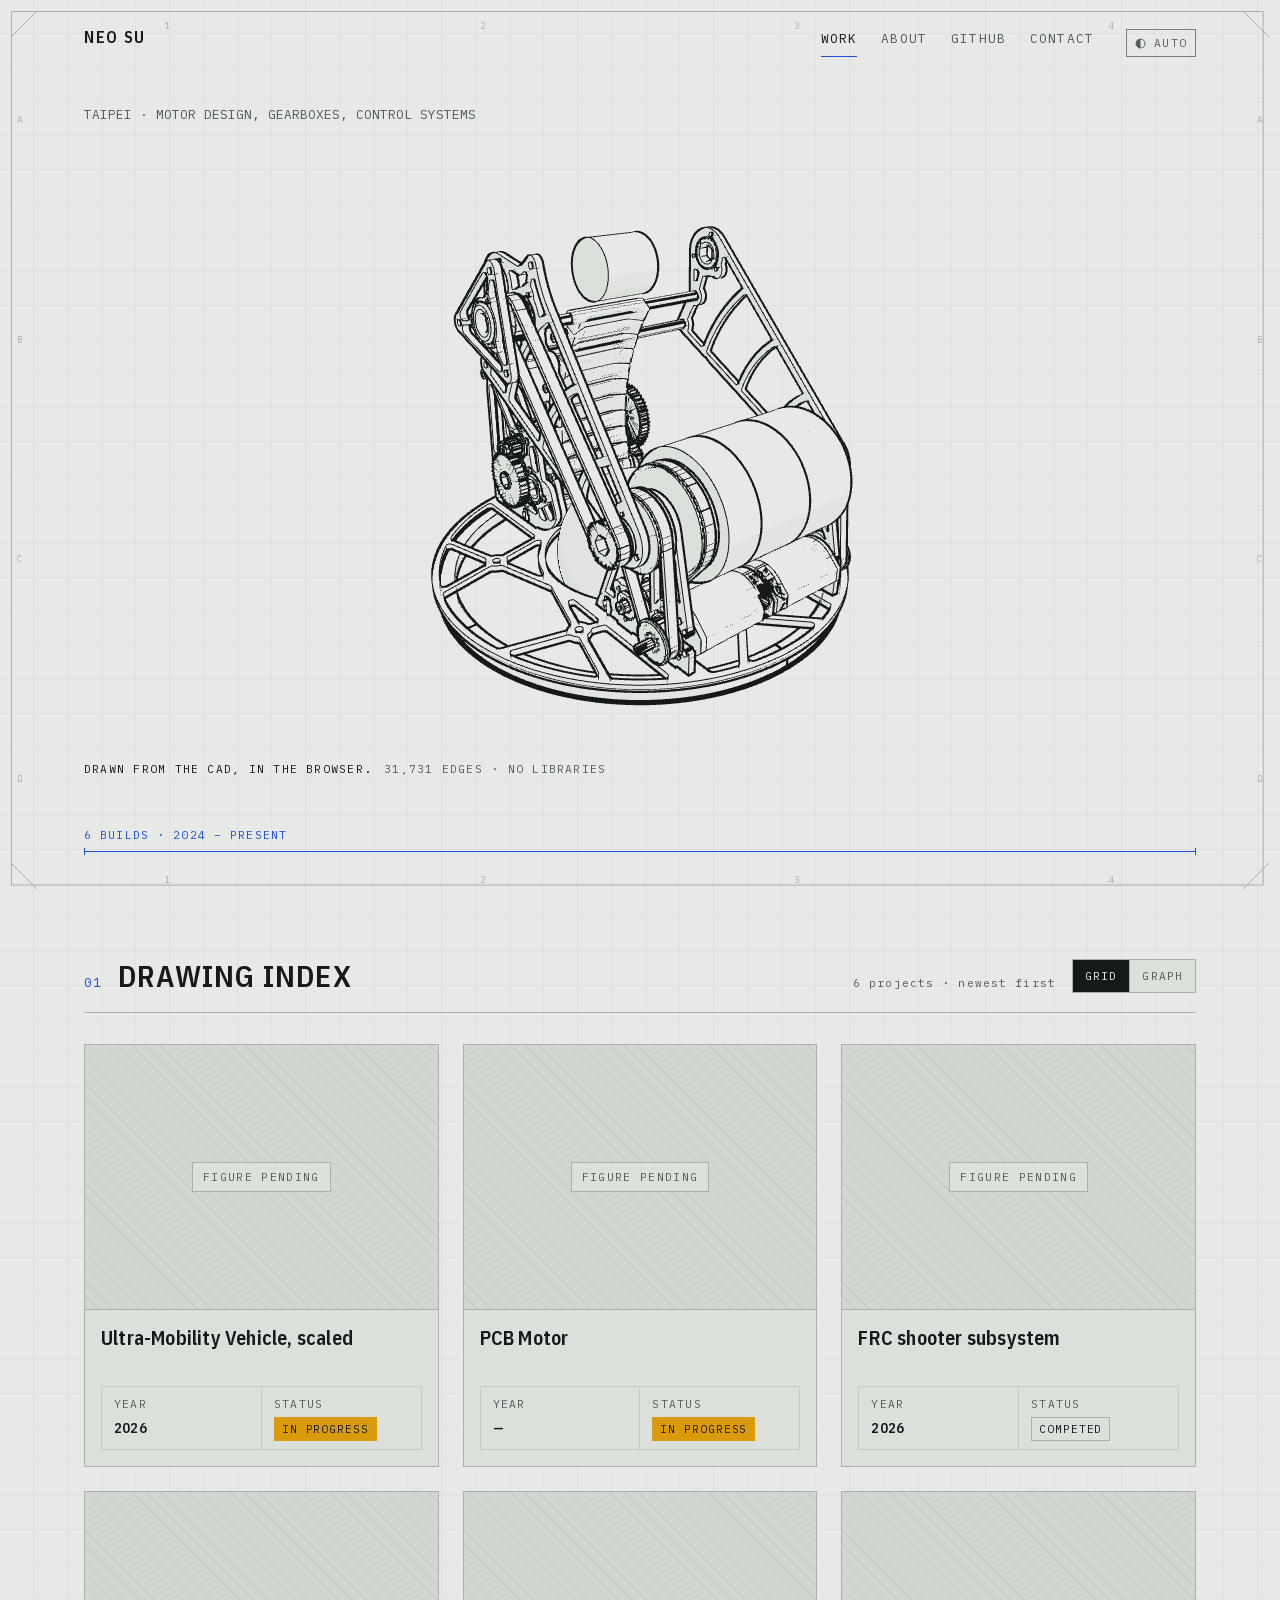
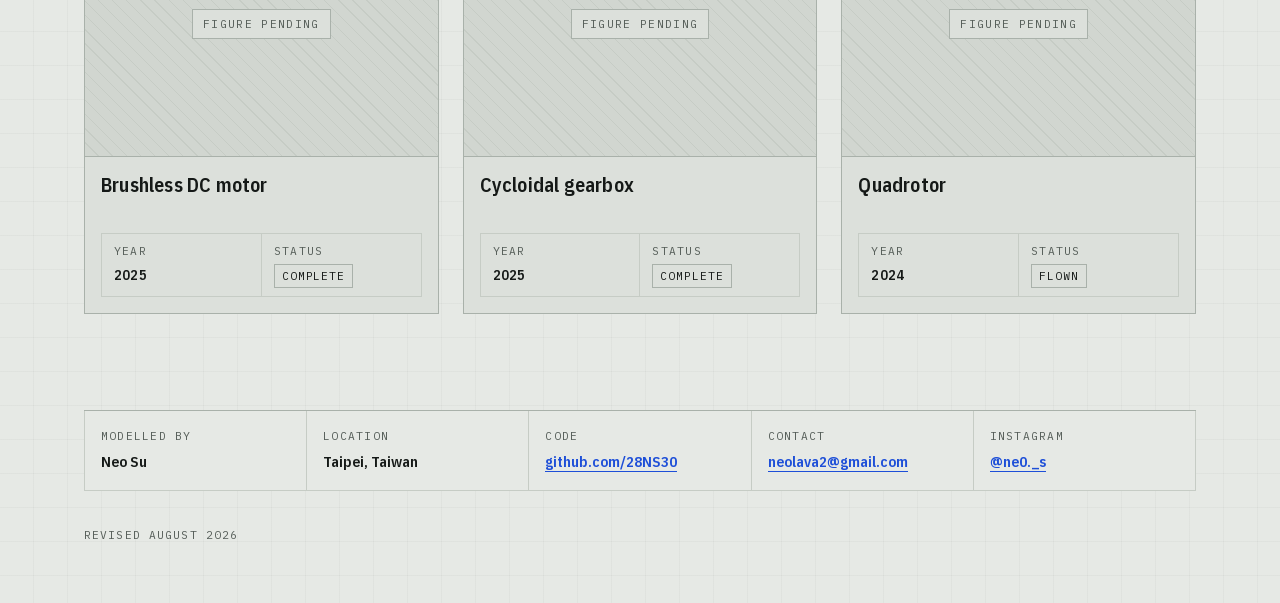
==== commit 3c36b8e5: "Drop the project codes, Rev and Discipline, and tree language from the graph The E-01 / M-02 codes m" ====
--- a/index.html
+++ b/index.html
@@ -212,17 +212,14 @@
 
       <div class="index" id="grid">
 
-        <article class="dwg rise" data-no="C-02">
+        <article class="dwg rise">
           <div class="dwg__fig fig--pending"><span>Figure pending</span></div>
           <div class="tb">
             <div class="tb__head">
-              <span class="tb__no">C&#8209;02</span>
               <h3 class="tb__name"><a href="p-umv.html">Ultra-Mobility Vehicle, scaled</a></h3>
             </div>
             <dl class="tb__grid">
-              <div class="tb__cell"><dt>Rev</dt><dd>A</dd></div>
               <div class="tb__cell"><dt>Year</dt><dd>2026</dd></div>
-              <div class="tb__cell"><dt>Discipline</dt><dd>Controls</dd></div>
               <div class="tb__cell"><dt>Status</dt><dd><span class="chip chip--live">In progress</span></dd></div>
             </dl>
           </div>
@@ -233,79 +230,64 @@
           <div class="dwg__fig fig--pending"><span>Figure pending</span></div>
           <div class="tb">
             <div class="tb__head">
-              <span class="tb__no">&mdash;</span>
               <h3 class="tb__name"><a href="#pcb-motor">PCB Motor</a></h3>
             </div>
             <dl class="tb__grid">
-              <div class="tb__cell"><dt>Rev</dt><dd>&mdash;</dd></div>
               <div class="tb__cell"><dt>Year</dt><dd>&mdash;</dd></div>
-              <div class="tb__cell"><dt>Discipline</dt><dd>&mdash;</dd></div>
               <div class="tb__cell"><dt>Status</dt><dd><span class="chip chip--live">In progress</span></dd></div>
             </dl>
           </div>
         </article>
         <!-- /generated:grid -->
 
-        <article class="dwg rise" data-no="M-02">
+        <article class="dwg rise">
           <div class="dwg__fig fig--pending"><span>Figure pending</span></div>
           <div class="tb">
             <div class="tb__head">
-              <span class="tb__no">M&#8209;02</span>
               <h3 class="tb__name"><a href="p-shooter.html">FRC shooter subsystem</a></h3>
             </div>
             <dl class="tb__grid">
-              <div class="tb__cell"><dt>Rev</dt><dd>D</dd></div>
               <div class="tb__cell"><dt>Year</dt><dd>2026</dd></div>
-              <div class="tb__cell"><dt>Discipline</dt><dd>Mechanical</dd></div>
               <div class="tb__cell"><dt>Status</dt><dd><span class="chip">Competed</span></dd></div>
             </dl>
           </div>
         </article>
 
 
-        <article class="dwg rise" data-no="E-01">
+        <article class="dwg rise">
           <div class="dwg__fig fig--pending"><span>Figure pending</span></div>
           <div class="tb">
             <div class="tb__head">
-              <span class="tb__no">E&#8209;01</span>
               <h3 class="tb__name"><a href="p-bldc.html">Brushless DC motor</a></h3>
             </div>
             <dl class="tb__grid">
-              <div class="tb__cell"><dt>Rev</dt><dd>C</dd></div>
               <div class="tb__cell"><dt>Year</dt><dd>2025</dd></div>
-              <div class="tb__cell"><dt>Discipline</dt><dd>Electromech.</dd></div>
               <div class="tb__cell"><dt>Status</dt><dd><span class="chip">Complete</span></dd></div>
             </dl>
           </div>
         </article>
 
-        <article class="dwg rise" data-no="M-01">
+        <article class="dwg rise">
           <div class="dwg__fig fig--pending"><span>Figure pending</span></div>
           <div class="tb">
             <div class="tb__head">
-              <span class="tb__no">M&#8209;01</span>
               <h3 class="tb__name"><a href="p-cycloidal.html">Cycloidal gearbox</a></h3>
             </div>
             <dl class="tb__grid">
-              <div class="tb__cell"><dt>Rev</dt><dd>B</dd></div>
               <div class="tb__cell"><dt>Year</dt><dd>2025</dd></div>
-              <div class="tb__cell"><dt>Discipline</dt><dd>Mechanical</dd></div>
               <div class="tb__cell"><dt>Status</dt><dd><span class="chip">Complete</span></dd></div>
             </dl>
           </div>
         </article>
 
-        <article class="dwg rise" data-no="C-01">
+        <article class="dwg rise">
           <div class="dwg__fig fig--pending"><span>Figure pending</span></div>
           <div class="tb">
             <div class="tb__head">
-              <span class="tb__no">C&#8209;01</span>
               <h3 class="tb__name"><a href="p-drone.html">Quadrotor</a></h3>
             </div>
             <dl class="tb__grid">
-              <div class="tb__cell"><dt>Rev</dt><dd>B</dd></div>
               <div class="tb__cell"><dt>Year</dt><dd>2024</dd></div>
-              <div class="tb__cell"><dt>Discipline</dt><dd>Controls</dd></div>
               <div class="tb__cell"><dt>Status</dt><dd><span class="chip">Flown</span></dd></div>
             </dl>
           </div>
@@ -315,25 +297,21 @@
 
       <!-- generated:graph by gen_tree.py from Farm; do not edit -->
       <div class="work__graph" id="graph">
-        <h3 class="work__title">What each project unlocks</h3>
-        <div class="tt__key" role="group" aria-label="Legend">
-          <ul class="tt__board"><li><svg class="tt__swatch" viewBox="-12 -12 24 24" aria-hidden="true"><g class="tt__key-node is-built"><circle class="tt__disc" r="10"/></g></svg><span>Built</span><span class="tt__count">4</span></li><li><svg class="tt__swatch" viewBox="-12 -12 24 24" aria-hidden="true"><g class="tt__key-node is-active"><circle class="tt__disc" r="10"/></g></svg><span>In progress</span><span class="tt__count">2</span></li><li><svg class="tt__swatch" viewBox="-12 -12 24 24" aria-hidden="true"><g class="tt__key-node is-locked"><circle class="tt__disc" r="10"/></g></svg><span>Locked</span><span class="tt__count">2</span></li></ul>
-          <ul class="tt__board tt__board--how"><li><svg class="tt__sample" viewBox="0 0 32 8" aria-hidden="true"><line x1="0" y1="4" x2="32" y2="4"/></svg><span>needs</span></li><li><span class="tt__more-key">+1</span><span>needs one more; its card says which</span></li></ul>
-        </div>
+        <h3 class="work__title">How the projects connect</h3>
+        <div class="tt__key" role="group" aria-label="Legend"><ul class="tt__board"><li><svg class="tt__swatch" viewBox="-12 -12 24 24" aria-hidden="true"><g class="tt__key-node is-done"><circle class="tt__disc" r="10"/></g></svg><span>Done</span><span class="tt__count">4</span></li><li><svg class="tt__swatch" viewBox="-12 -12 24 24" aria-hidden="true"><g class="tt__key-node is-active"><circle class="tt__disc" r="10"/></g></svg><span>In progress</span><span class="tt__count">2</span></li><li><svg class="tt__swatch" viewBox="-12 -12 24 24" aria-hidden="true"><g class="tt__key-node is-planned"><circle class="tt__disc" r="10"/></g></svg><span>Planned</span><span class="tt__count">2</span></li></ul></div>
         <section class="tt tt--compact" aria-label="Graph">
           <a class="skip" href="#parts">Skip the graph: the project cards</a>
           <div class="tt__sheet" style="--fig-w: 644px; --hub-x: 45.0%; --hub-y: 50.0%">
             <figure class="tt__fig" id="figure">
-              <svg class="tt__svg" viewBox="-290 -340 644 680" width="644" height="680" data-layout="6e94b4404b31" role="group" aria-label="Graph: 8 projects on 2 rings around a hub">
-<g class="tt__rings" aria-hidden="true"><path class="tt__ring" d="M27.2 -282.7A284.0 284.0 0 0 1 47.0 280.1"/><text class="tt__tier" x="15.2" y="-279.6">T1</text><text class="tt__tier" x="-32.1" y="-94.9">T0</text><path class="tt__dim" d="M-162.3 176.8A240.0 240.0 0 0 1 -162.3 -176.8 M-158.2 172.4L-166.3 181.3 M-158.2 -172.4L-166.3 -181.3"/><text class="tt__dimtext" text-anchor="middle" transform="translate(-258.0 0.0) rotate(-90.0)" y="4">STANDALONE · 2</text></g>
-<g class="tt__lines" aria-hidden="true"><path class="tt__edge tt__spoke is-built" data-to="bldc-motor" d="M0.0 0.0L49.4 -152.2"/><path class="tt__edge tt__spoke is-active" data-to="pcb-motor" d="M0.0 0.0L160.0 0.0"/><path class="tt__edge tt__spoke is-built" data-to="quadrotor" d="M0.0 0.0L-129.4 94.0"/><path class="tt__edge tt__spoke is-built" data-to="shooter-2026" d="M0.0 0.0L-129.4 -94.0"/><path class="tt__edge tt__spoke is-active" data-to="umv" d="M0.0 0.0L49.4 152.2"/><path class="tt__edge is-built" data-from="bldc-motor" data-to="cycloidal-gearbox" d="M49.4 -152.2L87.8 -270.1"/><path class="tt__edge is-locked" data-from="pcb-motor" data-to="pcb-drone" d="M160.0 0.0L284.0 0.0"/><path class="tt__edge is-locked" data-from="umv" data-to="wheel-leg" d="M49.4 152.2L87.8 270.1"/></g>
+              <svg class="tt__svg" viewBox="-290 -340 644 680" width="644" height="680" data-layout="6e94b4404b31" role="group" aria-label="Graph: 8 projects around a hub, each joined to what it needs">
+<g class="tt__rings" aria-hidden="true"><path class="tt__ring" d="M47.0 -280.1A284.0 284.0 0 0 1 47.0 280.1"/><path class="tt__dim" d="M-162.3 176.8A240.0 240.0 0 0 1 -162.3 -176.8 M-158.2 172.4L-166.3 181.3 M-158.2 -172.4L-166.3 -181.3"/><text class="tt__dimtext" text-anchor="middle" transform="translate(-258.0 0.0) rotate(-90.0)" y="4">STANDALONE · 2</text></g>
+<g class="tt__lines" aria-hidden="true"><path class="tt__edge tt__spoke is-done" data-to="bldc-motor" d="M0.0 0.0L49.4 -152.2"/><path class="tt__edge tt__spoke is-active" data-to="pcb-motor" d="M0.0 0.0L160.0 0.0"/><path class="tt__edge tt__spoke is-done" data-to="quadrotor" d="M0.0 0.0L-129.4 94.0"/><path class="tt__edge tt__spoke is-done" data-to="shooter-2026" d="M0.0 0.0L-129.4 -94.0"/><path class="tt__edge tt__spoke is-active" data-to="umv" d="M0.0 0.0L49.4 152.2"/><path class="tt__edge is-done" data-from="bldc-motor" data-to="cycloidal-gearbox" d="M49.4 -152.2L87.8 -270.1"/><path class="tt__edge is-planned" data-from="pcb-motor" data-to="pcb-drone" d="M160.0 0.0L284.0 0.0"/><path class="tt__edge is-planned" data-from="umv" data-to="wheel-leg" d="M49.4 152.2L87.8 270.1"/></g>
 <g class="tt__softs" aria-hidden="true"></g>
-<g class="tt__hub" aria-hidden="true"><circle r="48"/><text class="tt__hubname" y="-2">NEO SU</text><text class="tt__hubsub" y="17">4 BUILT</text></g>
-<g class="tt__ring-0" role="list" aria-label="T0, no prerequisites, 3 projects"><g role="listitem"><a class="tt__node is-built" id="fig-bldc-motor" href="#bldc-motor" data-id="bldc-motor" data-a="-72.0" data-parent="__hub__" data-short="Brushless DC motor" aria-label="Brushless DC motor, drawing E-01, built (Complete)" transform="translate(49.4 -152.2)"><desc>Unlocks Cycloidal gearbox</desc><title>Brushless DC motor</title><circle class="tt__halo" r="46"/><circle class="tt__disc" r="40"/><g aria-hidden="true"><text class="tt__top" y="-9.3"><tspan class="tt__code">E-01</tspan></text><text class="tt__name"><tspan x="0" y="4.5">Brushless</tspan><tspan x="0" y="17.1">DC motor</tspan></text></g></a></g><g role="listitem"><a class="tt__node is-active" id="fig-pcb-motor" href="#pcb-motor" data-id="pcb-motor" data-a="0.0" data-parent="__hub__" data-short="PCB Motor" aria-label="PCB Motor, in progress" transform="translate(160.0 0.0)"><desc>Unlocks PCB Drone</desc><title>PCB Motor</title><circle class="tt__halo" r="46"/><circle class="tt__disc" r="40"/><g aria-hidden="true"><text class="tt__name"><tspan x="0" y="3.5">PCB Motor</tspan></text></g></a></g><g role="listitem"><a class="tt__node is-active" id="fig-umv" href="#umv" data-id="umv" data-a="72.0" data-parent="__hub__" data-short="Ultra-Mobility Vehicle" aria-label="Ultra-Mobility Vehicle, scaled, drawing C-02, in progress" transform="translate(49.4 152.2)"><desc>Unlocks Wheel-Leg (Beni-class)</desc><title>Ultra-Mobility Vehicle, scaled</title><circle class="tt__halo" r="46"/><circle class="tt__disc" r="40"/><g aria-hidden="true"><text class="tt__top" y="-9.3"><tspan class="tt__code">C-02</tspan></text><text class="tt__name"><tspan x="0" y="4.5">Ultra-Mobility</tspan><tspan x="0" y="17.1">Vehicle</tspan></text></g></a></g></g>
-<g class="tt__ring-0 tt__alone" role="list" aria-label="Standalone: needs nothing and nothing needs it, 2 projects"><g role="listitem"><a class="tt__node is-built" id="fig-quadrotor" href="#quadrotor" data-id="quadrotor" data-a="144.0" data-parent="__hub__" data-short="Quadrotor" aria-label="Quadrotor, drawing C-01, built (Flown)" transform="translate(-129.4 94.0)"><desc>Standalone: nothing needs it</desc><title>Quadrotor</title><circle class="tt__halo" r="46"/><circle class="tt__disc" r="40"/><g aria-hidden="true"><text class="tt__top" y="-3.1"><tspan class="tt__code">C-01</tspan></text><text class="tt__name"><tspan x="0" y="10.8">Quadrotor</tspan></text></g></a></g><g role="listitem"><a class="tt__node is-built" id="fig-shooter-2026" href="#shooter-2026" data-id="shooter-2026" data-a="-144.0" data-parent="__hub__" data-short="FRC shooter subsystem" aria-label="FRC shooter subsystem, drawing M-02, built (Competed)" transform="translate(-129.4 -94.0)"><desc>Standalone: nothing needs it</desc><title>FRC shooter subsystem</title><circle class="tt__halo" r="46"/><circle class="tt__disc" r="40"/><g aria-hidden="true"><text class="tt__top" y="-9.3"><tspan class="tt__code">M-02</tspan></text><text class="tt__name"><tspan x="0" y="4.5">FRC shooter</tspan><tspan x="0" y="17.1">subsystem</tspan></text></g></a></g></g>
-<g class="tt__ring-1" role="list" aria-label="T1, builds on T0, 3 projects"><g role="listitem"><a class="tt__node is-built" id="fig-cycloidal-gearbox" href="#cycloidal-gearbox" data-id="cycloidal-gearbox" data-a="-72.0" data-parent="bldc-motor" data-short="Cycloidal gearbox" aria-label="Cycloidal gearbox, drawing M-01, built (Complete)" transform="translate(87.8 -270.1)"><desc>Nothing needs it yet</desc><title>Cycloidal gearbox</title><circle class="tt__halo" r="46"/><circle class="tt__disc" r="40"/><g aria-hidden="true"><text class="tt__top" y="-9.3"><tspan class="tt__code">M-01</tspan></text><text class="tt__name"><tspan x="0" y="4.5">Cycloidal</tspan><tspan x="0" y="17.1">gearbox</tspan></text></g></a></g><g role="listitem"><a class="tt__node is-locked" id="fig-pcb-drone" href="#pcb-drone" data-id="pcb-drone" data-a="0.0" data-parent="pcb-motor" data-short="PCB Drone" aria-label="PCB Drone, locked: needs PCB Motor" transform="translate(284.0 0.0)"><desc>Nothing needs it yet</desc><title>PCB Drone</title><circle class="tt__halo" r="46"/><circle class="tt__disc" r="40"/><g aria-hidden="true"><text class="tt__name"><tspan x="0" y="3.5">PCB Drone</tspan></text></g></a></g><g role="listitem"><a class="tt__node is-locked" id="fig-wheel-leg" href="#wheel-leg" data-id="wheel-leg" data-a="72.0" data-parent="umv" data-short="Wheel-Leg" aria-label="Wheel-Leg (Beni-class), locked: needs Ultra-Mobility Vehicle, scaled and QDD Actuator Module" transform="translate(87.8 270.1)"><desc>Nothing needs it yet</desc><title>Wheel-Leg (Beni-class)</title><circle class="tt__halo" r="46"/><circle class="tt__disc" r="40"/><g aria-hidden="true"><text class="tt__top" y="-3.1"><tspan class="tt__more">+1</tspan></text><text class="tt__name"><tspan x="0" y="10.8">Wheel-Leg</tspan></text></g></a></g></g>
+<g class="tt__hub" aria-hidden="true"><circle r="48"/><text class="tt__hubname" y="6">NEO SU</text></g>
+<g class="tt__conn" role="list" aria-label="Projects that connect, 6 projects"><g role="listitem"><a class="tt__node is-done" id="fig-bldc-motor" href="#bldc-motor" data-id="bldc-motor" data-a="-72.0" data-parent="__hub__" data-short="Brushless DC motor" aria-label="Brushless DC motor, complete" transform="translate(49.4 -152.2)"><desc>Needed by Cycloidal gearbox</desc><title>Brushless DC motor</title><circle class="tt__halo" r="46"/><circle class="tt__disc" r="40"/><g aria-hidden="true"><text class="tt__name"><tspan x="0" y="-2.8">Brushless</tspan><tspan x="0" y="9.8">DC motor</tspan></text></g></a></g><g role="listitem"><a class="tt__node is-active" id="fig-pcb-motor" href="#pcb-motor" data-id="pcb-motor" data-a="0.0" data-parent="__hub__" data-short="PCB Motor" aria-label="PCB Motor, in progress" transform="translate(160.0 0.0)"><desc>Needed by PCB Drone</desc><title>PCB Motor</title><circle class="tt__halo" r="46"/><circle class="tt__disc" r="40"/><g aria-hidden="true"><text class="tt__name"><tspan x="0" y="3.5">PCB Motor</tspan></text></g></a></g><g role="listitem"><a class="tt__node is-active" id="fig-umv" href="#umv" data-id="umv" data-a="72.0" data-parent="__hub__" data-short="Ultra-Mobility Vehicle" aria-label="Ultra-Mobility Vehicle, scaled, in progress" transform="translate(49.4 152.2)"><desc>Needed by Wheel-Leg (Beni-class)</desc><title>Ultra-Mobility Vehicle, scaled</title><circle class="tt__halo" r="46"/><circle class="tt__disc" r="40"/><g aria-hidden="true"><text class="tt__name"><tspan x="0" y="-9.0">Ultra-</tspan><tspan x="0" y="3.5">Mobility</tspan><tspan x="0" y="16.1">Vehicle</tspan></text></g></a></g><g role="listitem"><a class="tt__node is-done" id="fig-cycloidal-gearbox" href="#cycloidal-gearbox" data-id="cycloidal-gearbox" data-a="-72.0" data-parent="bldc-motor" data-short="Cycloidal gearbox" aria-label="Cycloidal gearbox, complete; needs Brushless DC motor" transform="translate(87.8 -270.1)"><desc>Nothing needs it yet</desc><title>Cycloidal gearbox</title><circle class="tt__halo" r="46"/><circle class="tt__disc" r="40"/><g aria-hidden="true"><text class="tt__name"><tspan x="0" y="-2.8">Cycloidal</tspan><tspan x="0" y="9.8">gearbox</tspan></text></g></a></g><g role="listitem"><a class="tt__node is-planned" id="fig-pcb-drone" href="#pcb-drone" data-id="pcb-drone" data-a="0.0" data-parent="pcb-motor" data-short="PCB Drone" aria-label="PCB Drone, planned; needs PCB Motor" transform="translate(284.0 0.0)"><desc>Nothing needs it yet</desc><title>PCB Drone</title><circle class="tt__halo" r="46"/><circle class="tt__disc" r="40"/><g aria-hidden="true"><text class="tt__name"><tspan x="0" y="3.5">PCB Drone</tspan></text></g></a></g><g role="listitem"><a class="tt__node is-planned" id="fig-wheel-leg" href="#wheel-leg" data-id="wheel-leg" data-a="72.0" data-parent="umv" data-short="Wheel-Leg" aria-label="Wheel-Leg (Beni-class), planned; needs Ultra-Mobility Vehicle, scaled and QDD Actuator Module" transform="translate(87.8 270.1)"><desc>Nothing needs it yet</desc><title>Wheel-Leg (Beni-class)</title><circle class="tt__halo" r="46"/><circle class="tt__disc" r="40"/><g aria-hidden="true"><text class="tt__name"><tspan x="0" y="3.5">Wheel-Leg</tspan></text></g></a></g></g>
+<g class="tt__alone" role="list" aria-label="Standalone: needs nothing and nothing needs it, 2 projects"><g role="listitem"><a class="tt__node is-done" id="fig-quadrotor" href="#quadrotor" data-id="quadrotor" data-a="144.0" data-parent="__hub__" data-short="Quadrotor" aria-label="Quadrotor, flown" transform="translate(-129.4 94.0)"><desc>Standalone: nothing needs it</desc><title>Quadrotor</title><circle class="tt__halo" r="46"/><circle class="tt__disc" r="40"/><g aria-hidden="true"><text class="tt__name"><tspan x="0" y="3.5">Quadrotor</tspan></text></g></a></g><g role="listitem"><a class="tt__node is-done" id="fig-shooter-2026" href="#shooter-2026" data-id="shooter-2026" data-a="-144.0" data-parent="__hub__" data-short="FRC shooter subsystem" aria-label="FRC shooter subsystem, competed" transform="translate(-129.4 -94.0)"><desc>Standalone: nothing needs it</desc><title>FRC shooter subsystem</title><circle class="tt__halo" r="46"/><circle class="tt__disc" r="40"/><g aria-hidden="true"><text class="tt__name"><tspan x="0" y="-2.8">FRC shooter</tspan><tspan x="0" y="9.8">subsystem</tspan></text></g></a></g></g>
 </svg>
-              <figcaption class="tt__cap">The work that is done or under way, and what each piece unlocks. Rings count out from the hub: a project sits one ring beyond the furthest thing it needs. <span class="tt__cap-wide">Select a circle for its title block; each project also has a card below.</span><span class="tt__cap-kbd"> From the keyboard: Tab to the graph, arrow keys between circles, Enter for the title block.</span><span class="tt__cap-narrow">Pinch to read the graph, or tap a circle for its card below.</span></figcaption>
+              <figcaption class="tt__cap">The work that is done or under way, and the planned projects that build on it. A line joins each project to one it needs, one ring further in. <span class="tt__cap-wide">Select a circle for its title block; each project also has a card below.</span><span class="tt__cap-kbd"> From the keyboard: Tab to the graph, arrow keys between circles, Enter for the title block.</span><span class="tt__cap-narrow">Pinch to read the graph, or tap a circle for its card below.</span></figcaption>
             </figure>
             <p class="tt__status" role="status"></p>
             <aside class="tt__panel" aria-label="Selected project">
@@ -342,18 +320,16 @@
           </div>
         </section>
         <div class="tree" id="parts">
-          <ol class="tree__tiers">
-        <li class="tier" data-tier="0">
-          <h4 class="tier__head"><span class="sec__mark">T0</span> No prerequisites <span class="tier__n">3</span></h4>
-          <ol class="tier__list">
-            <li><article class="node" id="bldc-motor" data-status="done" data-state="built" data-tier="0">
-          <div class="tb">
-            <div class="tb__head">
-              <span class="tb__no"><span class="node__swatch is-built" aria-hidden="true"></span>E-01</span>
-              <h5 class="tb__name"><a href="p-bldc.html">Brushless DC motor</a></h5>
+        <div class="parts__group" data-state="done">
+          <h4 class="parts__head"><span class="node__swatch is-done" aria-hidden="true"></span>Done <span class="parts__n">4</span></h4>
+          <ol class="parts__list">
+            <li><article class="node" id="bldc-motor" data-status="done" data-state="done">
+          <div class="tb">
+            <div class="tb__head">
+              <h5 class="tb__name"><span class="node__swatch is-done" aria-hidden="true"></span><a href="p-bldc.html">Brushless DC motor</a></h5>
             </div>
             <dl class="tb__grid"><div class="tb__cell"><dt>Status</dt><dd><span class="chip">Complete</span></dd></div></dl>
-            <p class="node__state is-built"><span class="node__why"></span><a class="node__up" href="#fig-bldc-motor">In the graph ↑</a></p>
+            <p class="node__nav"><a class="node__up" href="#fig-bldc-motor">In the graph ↑</a></p>
           </div>
           <details class="node__more">
             <summary>Details</summary>
@@ -362,19 +338,81 @@
           <p>A hand-wound outrunner, designed for a torque density not available off the shelf at this diameter. A gearbox then being designed needed more continuous torque inside its envelope than hobby outrunners of that size give: they are wound for RPM, not torque. The choice was a larger motor with a heavier reduction, or a lower-Kv winding that keeps the package. This motor was built to measure that trade-off directly.</p>
           <h6 class="node__h">Goals</h6>
           <ul><li>More torque at this diameter than an off-the-shelf hobby outrunner, from a lower-Kv winding in the same package.</li><li>Built to measure the trade-off directly: more turns lower Kv and raise torque per amp, but cost slot area, phase resistance and copper loss.</li></ul>
-          <dl class="node__rel"><dt>Unlocks</dt><dd><a href="#cycloidal-gearbox">Cycloidal gearbox</a></dd></dl>
-          <p class="node__page"><a href="p-bldc.html">Drawing E-01 →</a></p>
-            </div>
-          </details>
-        </article></li>
-            <li><article class="node" id="pcb-motor" data-status="active" data-state="active" data-tier="0">
-          <div class="tb">
-            <div class="tb__head">
-              <span class="tb__no"><span class="node__swatch is-active" aria-hidden="true"></span>—</span>
-              <h5 class="tb__name"><a href="#pcb-motor">PCB Motor</a></h5>
+          <dl class="node__rel"><dt>Needed by</dt><dd><a href="#cycloidal-gearbox">Cycloidal gearbox</a></dd></dl>
+          <p class="node__page"><a href="p-bldc.html">Project page →</a></p>
+            </div>
+          </details>
+        </article></li>
+            <li><article class="node" id="quadrotor" data-status="done" data-state="done">
+          <div class="tb">
+            <div class="tb__head">
+              <h5 class="tb__name"><span class="node__swatch is-done" aria-hidden="true"></span><a href="p-drone.html">Quadrotor</a></h5>
+            </div>
+            <dl class="tb__grid"><div class="tb__cell"><dt>Status</dt><dd><span class="chip">Flown</span></dd></div></dl>
+            <p class="node__nav"><a class="node__up" href="#fig-quadrotor">In the graph ↑</a></p>
+          </div>
+          <details class="node__more">
+            <summary>Details</summary>
+            <div class="node__body prose">
+          <h6 class="node__h">Summary</h6>
+          <p>A quadrotor, built and flown in 2024: the frame, the stack and the attitude loop.</p>
+          <h6 class="node__h">Goals</h6>
+          <ul><li>Built and flown.</li></ul>
+          <p class="node__page"><a href="p-drone.html">Project page →</a></p>
+            </div>
+          </details>
+        </article></li>
+            <li><article class="node" id="shooter-2026" data-status="done" data-state="done">
+          <div class="tb">
+            <div class="tb__head">
+              <h5 class="tb__name"><span class="node__swatch is-done" aria-hidden="true"></span><a href="p-shooter.html">FRC shooter subsystem</a></h5>
+            </div>
+            <dl class="tb__grid"><div class="tb__cell"><dt>Status</dt><dd><span class="chip">Competed</span></dd></div></dl>
+            <p class="node__nav"><a class="node__up" href="#fig-shooter-2026">In the graph ↑</a></p>
+          </div>
+          <details class="node__more">
+            <summary>Details</summary>
+            <div class="node__body prose">
+          <h6 class="node__h">Summary</h6>
+          <p>The shooter subsystem for FRC team 4253&#x27;s 2026 season robot, which competed that season. The subsystem is written up on the site. It is still to be finished, and what that takes is being written up.</p>
+          <h6 class="node__h">Goals</h6>
+          <ul><li>Finished and demonstrated.</li></ul>
+          <p class="node__page"><a href="p-shooter.html">Project page →</a></p>
+            </div>
+          </details>
+        </article></li>
+            <li><article class="node" id="cycloidal-gearbox" data-status="done" data-state="done" data-needs="bldc-motor">
+          <div class="tb">
+            <div class="tb__head">
+              <h5 class="tb__name"><span class="node__swatch is-done" aria-hidden="true"></span><a href="p-cycloidal.html">Cycloidal gearbox</a></h5>
+            </div>
+            <dl class="tb__grid"><div class="tb__cell"><dt>Status</dt><dd><span class="chip">Complete</span></dd></div></dl>
+            <p class="node__nav"><a class="node__up" href="#fig-cycloidal-gearbox">In the graph ↑</a></p>
+          </div>
+          <details class="node__more">
+            <summary>Details</summary>
+            <div class="node__body prose">
+          <h6 class="node__h">Summary</h6>
+          <p>A cycloidal reducer, designed and cut to pair with the brushless DC motor: a high reduction ratio in a single stage.</p>
+          <h6 class="node__h">Goals</h6>
+          <ul><li>One reduction stage that pairs with the brushless DC motor.</li></ul>
+          <dl class="node__rel"><dt>Needs</dt><dd><a href="#bldc-motor">Brushless DC motor</a></dd></dl>
+          <p class="node__page"><a href="p-cycloidal.html">Project page →</a></p>
+            </div>
+          </details>
+        </article></li>
+          </ol>
+        </div>
+        <div class="parts__group" data-state="active">
+          <h4 class="parts__head"><span class="node__swatch is-active" aria-hidden="true"></span>In progress <span class="parts__n">2</span></h4>
+          <ol class="parts__list">
+            <li><article class="node" id="pcb-motor" data-status="active" data-state="active">
+          <div class="tb">
+            <div class="tb__head">
+              <h5 class="tb__name"><span class="node__swatch is-active" aria-hidden="true"></span><a href="#pcb-motor">PCB Motor</a></h5>
             </div>
             <dl class="tb__grid"><div class="tb__cell"><dt>Status</dt><dd><span class="chip chip--live">In progress</span></dd></div></dl>
-            <p class="node__state is-active"><span class="node__why"></span><a class="node__up" href="#fig-pcb-motor">In the graph ↑</a></p>
+            <p class="node__nav"><a class="node__up" href="#fig-pcb-motor">In the graph ↑</a></p>
           </div>
           <details class="node__more">
             <summary>Details</summary>
@@ -383,68 +421,45 @@
           <p>An axial-flux, coreless motor whose stator is the copper in a multilayer PCB, with a Halbach or back-iron magnet rotor. The physics is honest but unforgiving (thin copper, no iron, poor thermal path), and the two things that make it useful are radius (Km ∝ r², loss ∝ 1/r⁴) and running the driver at ≥ 100 kHz to tame the ripple in µH-scale windings. This is the motor on its own; the drone that uses it is the PCB Drone.</p>
           <h6 class="node__h">Goals</h6>
           <ul><li>A 25–40 mm stator on a 6–8 layer, 2 oz board that spins a rotor with measured Kt, Km and a thermal curve on the dyno.</li><li>Test both rotor styles: back-iron disc and Halbach array (Halbach is the one the drone needs).</li><li>Characterize copper loss vs. PWM frequency with the FOC board to settle the 100 kHz question with data.</li><li>A rim-drive variant (annular coil band at large radius, cut-out center) as the second board, since that is the geometry the drone wants.</li></ul>
-          <dl class="node__rel"><dt>Unlocks</dt><dd><a href="#pcb-drone">PCB Drone</a></dd></dl>
+          <dl class="node__rel"><dt>Needed by</dt><dd><a href="#pcb-drone">PCB Drone</a></dd></dl>
           <p class="node__links"><a href="https://www.youtube.com/@CarlBugeja" rel="noopener">Carl Bugeja&#x27;s PCB motors (reference)</a></p>
             </div>
           </details>
         </article></li>
-            <li><article class="node" id="umv" data-status="active" data-state="active" data-tier="0">
-          <div class="tb">
-            <div class="tb__head">
-              <span class="tb__no"><span class="node__swatch is-active" aria-hidden="true"></span>C-02</span>
-              <h5 class="tb__name"><a href="p-umv.html">Ultra-Mobility Vehicle, scaled</a></h5>
+            <li><article class="node" id="umv" data-status="active" data-state="active">
+          <div class="tb">
+            <div class="tb__head">
+              <h5 class="tb__name"><span class="node__swatch is-active" aria-hidden="true"></span><a href="p-umv.html">Ultra-Mobility Vehicle, scaled</a></h5>
             </div>
             <dl class="tb__grid"><div class="tb__cell"><dt>Status</dt><dd><span class="chip chip--live">In progress</span></dd></div></dl>
-            <p class="node__state is-active"><span class="node__why"></span><a class="node__up" href="#fig-umv">In the graph ↑</a></p>
+            <p class="node__nav"><a class="node__up" href="#fig-umv">In the graph ↑</a></p>
           </div>
           <details class="node__more">
             <summary>Details</summary>
             <div class="node__body prose">
           <h6 class="node__h">Summary</h6>
           <p>A ~3.4 kg two-wheeled acrobatic bicycle robot scaled from the RAI Institute&#x27;s UMV (s = 0.525, 0.21 m Neck). It drives, balances, jumps, and is designed toward front and back flips as the headline capability. Five actuated DOFs: a cable-driven bevel differential (S1/S2 → virtual µ pitch and φ out-of-plane), Head–Neck pitch (qh), steering (qs), rear drive (qw). RobStride quasi-direct-drive actuators on one CAN bus, Raspberry Pi 5 running a 50 Hz RL policy that outputs joint PD targets.</p>
-          <p>This is the flagship and the root of the dynamic-robot line: it needs nothing else on the tree, and it produces the RL sim-to-real pipeline (URDF export → IsaacLab training → Pi deployment) that the Wheel-Leg reuses.</p>
+          <p>This is the flagship and the root of the dynamic-robot line: it needs no other project, and it produces the RL sim-to-real pipeline (URDF export → IsaacLab training → Pi deployment) that the Wheel-Leg reuses.</p>
           <h6 class="node__h">Goals</h6>
           <ul><li>Balance and drive at ≥ 3.8 m/s (steering-only balance, 156 ms tipping constant).</li><li>Jump 0.40 m at the CoM (takeoff 2.80 m/s, ~2.7× BW ground reaction, ~250 W peak at the CoM).</li><li>Land partial-stroke at up to ~4× BW without damage (cables, anchors, bearings sized to it).</li><li>Front flip and back flip (0.58 s flight, ~23 rad/s peak pitch rate, ~2.2:1 inertia modulation by tucking).</li><li>A reusable sim-to-real pipeline: URDF, IsaacLab environment, domain randomization, policy export, on-robot runner.</li></ul>
-          <dl class="node__rel"><dt>Unlocks</dt><dd><a href="#wheel-leg">Wheel-Leg (Beni-class)</a></dd></dl>
+          <dl class="node__rel"><dt>Needed by</dt><dd><a href="#wheel-leg">Wheel-Leg (Beni-class)</a></dd></dl>
           <p class="node__links"><a href="https://arxiv.org/abs/2602.22118" rel="noopener">Bokser et al., System Design of the Ultra Mobility Vehicle (arXiv 2602.22118)</a> · <a href="https://rai-inst.com/" rel="noopener">RAI Institute</a></p>
-          <p class="node__page"><a href="p-umv.html">Drawing C-02 →</a></p>
+          <p class="node__page"><a href="p-umv.html">Project page →</a></p>
             </div>
           </details>
         </article></li>
           </ol>
-        </li>
-        <li class="tier" data-tier="1">
-          <h4 class="tier__head"><span class="sec__mark">T1</span> Builds on T0 <span class="tier__n">3</span></h4>
-          <ol class="tier__list">
-            <li><article class="node" id="cycloidal-gearbox" data-status="done" data-state="built" data-tier="1" data-needs="bldc-motor">
-          <div class="tb">
-            <div class="tb__head">
-              <span class="tb__no"><span class="node__swatch is-built" aria-hidden="true"></span>M-01</span>
-              <h5 class="tb__name"><a href="p-cycloidal.html">Cycloidal gearbox</a></h5>
-            </div>
-            <dl class="tb__grid"><div class="tb__cell"><dt>Status</dt><dd><span class="chip">Complete</span></dd></div></dl>
-            <p class="node__state is-built"><span class="node__why"></span><a class="node__up" href="#fig-cycloidal-gearbox">In the graph ↑</a></p>
-          </div>
-          <details class="node__more">
-            <summary>Details</summary>
-            <div class="node__body prose">
-          <h6 class="node__h">Summary</h6>
-          <p>A cycloidal reducer, designed and cut to pair with the E-01 brushless motor: a high reduction ratio in a single stage.</p>
-          <h6 class="node__h">Goals</h6>
-          <ul><li>One reduction stage that pairs with the E-01 motor.</li></ul>
-          <dl class="node__rel"><dt>Needs</dt><dd><a href="#bldc-motor">Brushless DC motor</a></dd></dl>
-          <p class="node__page"><a href="p-cycloidal.html">Drawing M-01 →</a></p>
-            </div>
-          </details>
-        </article></li>
-            <li><article class="node" id="pcb-drone" data-status="planned" data-state="locked" data-tier="1" data-needs="pcb-motor">
-          <div class="tb">
-            <div class="tb__head">
-              <span class="tb__no"><span class="node__swatch is-locked" aria-hidden="true"></span>—</span>
-              <h5 class="tb__name"><a href="#pcb-drone">PCB Drone</a></h5>
+        </div>
+        <div class="parts__group" data-state="planned">
+          <h4 class="parts__head"><span class="node__swatch is-planned" aria-hidden="true"></span>Planned <span class="parts__n">2</span></h4>
+          <ol class="parts__list">
+            <li><article class="node" id="pcb-drone" data-status="planned" data-state="planned" data-needs="pcb-motor">
+          <div class="tb">
+            <div class="tb__head">
+              <h5 class="tb__name"><span class="node__swatch is-planned" aria-hidden="true"></span><a href="#pcb-drone">PCB Drone</a></h5>
             </div>
             <dl class="tb__grid"><div class="tb__cell"><dt>Status</dt><dd><span class="chip">Planned</span></dd></div></dl>
-            <p class="node__state is-locked"><span class="node__why">Locked: needs <a href="#pcb-motor">PCB Motor</a></span><a class="node__up" href="#fig-pcb-drone">In the graph ↑</a></p>
+            <p class="node__nav"><a class="node__up" href="#fig-pcb-drone">In the graph ↑</a></p>
           </div>
           <details class="node__more">
             <summary>Details</summary>
@@ -457,14 +472,13 @@
             </div>
           </details>
         </article></li>
-            <li><article class="node" id="wheel-leg" data-status="planned" data-state="locked" data-tier="1" data-needs="umv">
-          <div class="tb">
-            <div class="tb__head">
-              <span class="tb__no"><span class="node__swatch is-locked" aria-hidden="true"></span>—</span>
-              <h5 class="tb__name"><a href="#wheel-leg">Wheel-Leg (Beni-class)</a></h5>
+            <li><article class="node" id="wheel-leg" data-status="planned" data-state="planned" data-needs="umv">
+          <div class="tb">
+            <div class="tb__head">
+              <h5 class="tb__name"><span class="node__swatch is-planned" aria-hidden="true"></span><a href="#wheel-leg">Wheel-Leg (Beni-class)</a></h5>
             </div>
             <dl class="tb__grid"><div class="tb__cell"><dt>Status</dt><dd><span class="chip">Planned</span></dd></div></dl>
-            <p class="node__state is-locked"><span class="node__why">Locked: needs <a href="#umv">Ultra-Mobility Vehicle, scaled</a> and QDD Actuator Module</span><a class="node__up" href="#fig-wheel-leg">In the graph ↑</a></p>
+            <p class="node__nav"><a class="node__up" href="#fig-wheel-leg">In the graph ↑</a></p>
           </div>
           <details class="node__more">
             <summary>Details</summary>
@@ -472,55 +486,9 @@
           <h6 class="node__h">Summary</h6>
           <p>A small, fast, springy two-wheeled-leg balancer in the class of Beni (≈ 1.75 kg, 29 km/h, 25 cm jump, stairs, self-righting) — explicitly not Handle: no arm, no box. Four home-built QDD actuators in the legs, two direct-drive wheel motors, an IMU, and the RL pipeline from the UMV. What sets it apart from a Beni clone is the performance level: real speed on bigger wheels, lean-in cornering and holding a drift, fast stairs down without stopping, self-righting from any orientation, and a stabilized camera head for the vision layer later. The jump is a design decision, not the point.</p>
           <h6 class="node__h">Goals</h6>
-          <ul><li>≈ 1.5–2.5 kg, ≥ 40 km/h on the flat, balances at rest, survives a shove from any direction at speed.</li><li>Stairs: down a full flight at speed without stopping; up a standard flight.</li><li>Self-rights from any orientation (the tail, if fitted, is the lever for this).</li><li>Jump, by design tier: torque-only ≈ 30–40 cm, parallel-elastic ≈ 50–60 cm, latched ≈ 1 m.</li><li>Camera head (2-axis) for tracking a person or the drift car at speed, added later.</li></ul>
+          <ul><li>≈ 1.5–2.5 kg, ≥ 40 km/h on the flat, balances at rest, survives a shove from any direction at speed.</li><li>Stairs: down a full flight at speed without stopping; up a standard flight.</li><li>Self-rights from any orientation (the tail, if fitted, is the lever for this).</li><li>Jump, by design option: torque-only ≈ 30–40 cm, parallel-elastic ≈ 50–60 cm, latched ≈ 1 m.</li><li>Camera head (2-axis) for tracking a person or the drift car at speed, added later.</li></ul>
           <dl class="node__rel"><dt>Needs</dt><dd><a href="#umv">Ultra-Mobility Vehicle, scaled</a> and QDD Actuator Module</dd></dl>
           <p class="node__links"><a href="https://www.mondorobotics.com/" rel="noopener">Beni (Mondo Robotics) — the reference class</a></p>
-            </div>
-          </details>
-        </article></li>
-          </ol>
-        </li>
-          </ol>
-        <div class="tier tier--alone" data-tier="alone">
-          <h4 class="tier__head"><span class="sec__mark">—</span> Standalone <span class="tier__n">2</span></h4>
-          <ol class="tier__list">
-          <li><article class="node" id="quadrotor" data-status="done" data-state="built" data-tier="alone">
-          <div class="tb">
-            <div class="tb__head">
-              <span class="tb__no"><span class="node__swatch is-built" aria-hidden="true"></span>C-01</span>
-              <h5 class="tb__name"><a href="p-drone.html">Quadrotor</a></h5>
-            </div>
-            <dl class="tb__grid"><div class="tb__cell"><dt>Status</dt><dd><span class="chip">Flown</span></dd></div></dl>
-            <p class="node__state is-built"><span class="node__why"></span><a class="node__up" href="#fig-quadrotor">In the graph ↑</a></p>
-          </div>
-          <details class="node__more">
-            <summary>Details</summary>
-            <div class="node__body prose">
-          <h6 class="node__h">Summary</h6>
-          <p>A quadrotor, built and flown in 2024: the frame, the stack and the attitude loop.</p>
-          <h6 class="node__h">Goals</h6>
-          <ul><li>Built and flown.</li></ul>
-          <p class="node__page"><a href="p-drone.html">Drawing C-01 →</a></p>
-            </div>
-          </details>
-        </article></li>
-          <li><article class="node" id="shooter-2026" data-status="done" data-state="built" data-tier="alone">
-          <div class="tb">
-            <div class="tb__head">
-              <span class="tb__no"><span class="node__swatch is-built" aria-hidden="true"></span>M-02</span>
-              <h5 class="tb__name"><a href="p-shooter.html">FRC shooter subsystem</a></h5>
-            </div>
-            <dl class="tb__grid"><div class="tb__cell"><dt>Status</dt><dd><span class="chip">Competed</span></dd></div></dl>
-            <p class="node__state is-built"><span class="node__why"></span><a class="node__up" href="#fig-shooter-2026">In the graph ↑</a></p>
-          </div>
-          <details class="node__more">
-            <summary>Details</summary>
-            <div class="node__body prose">
-          <h6 class="node__h">Summary</h6>
-          <p>The shooter subsystem for FRC team 4253&#x27;s 2026 season robot, which competed that season; written up on the site as drawing M-02. It is still to be finished, and what that takes is being written up.</p>
-          <h6 class="node__h">Goals</h6>
-          <ul><li>Finished and demonstrated.</li></ul>
-          <p class="node__page"><a href="p-shooter.html">Drawing M-02 →</a></p>
             </div>
           </details>
         </article></li>
--- a/style.css
+++ b/style.css
@@ -452,7 +452,7 @@
    needs the extra class to win. */
 
 
-/* The drawing beside the title is E-01, not the featured build. Label it, so it
+/* The drawing beside the title is the brushless motor, not the featured build. Label it, so it
    reads as a second entry into the index rather than a picture of the UMV. */
 
 
@@ -708,7 +708,6 @@
   box-shadow: 0 4px 12px rgba(0, 0, 0, 0.08);
 }
 .dwg:focus-within{ border-color: var(--ink); }
-.dwg:hover .tb__no{ color: var(--construct); }
 
 /* The anchor sits on the title, not the whole card: a screen reader announces
    "Cycloidal gearbox", not the card's entire text. The overlay restores the
@@ -751,8 +750,8 @@
 }
 
 /* ---------- the Work page: grid or graph ----------
-   One section, two views of it: the drawing cards, and the graph of what they
-   unlock. The switch is a pair of pressed-state buttons in the section head,
+   One section, two views of it: the project cards, and the graph of how they
+   connect. The switch is a pair of pressed-state buttons in the section head,
    set like two title-block cells; tree.js shows it. With no script it stays
    hidden and both views stand, the graph under its own heading. */
 .work .sec__head{ flex-wrap: wrap; row-gap: var(--sp-2xs); }
@@ -1190,19 +1189,18 @@
   animation: draw-x var(--t-draw) var(--ease-plot) .25s both;
 }
 
-/* ---------- the graph (tech tree) ----------
+/* ---------- the graph ----------
    The Work page's graph and tree.local.html, rendered by gen_tree.py from
-   Farm's data and the index's own drawing cards. The figure is a tech tree the way Polytopia
-   draws one: a hub, rings outward by tier, one circle per project, lines that
-   take the state of the circle they lead into. Built work is solid ink; what
-   can start now carries the construction-blue ring; what is waiting on
-   something unbuilt is hollow. The geometry and lettering are baked in by the
-   generator, so the figure reads with script off; tree.js only traces chains
-   and fills the title-block panel.
+   Farm's data and the index's own drawing cards: a hub, rings outward, one
+   circle per project, each one ring further out than the furthest project it
+   needs, and lines that take the status of the circle they lead into. Done
+   work is solid ink, work under way is hazard, planned work is hollow. The
+   geometry and lettering are baked in by the generator, so the figure reads
+   with script off; tree.js traces chains and fills the title-block panel.
 
    Below the figure is the parts list: every project in it as a title block,
-   grouped by tier. It is the reading path with no script, on a phone and on
-   paper. */
+   grouped by status. It is the reading path with no script, on a phone and
+   on paper. */
 .tt__key{
   display: flex;
   flex-wrap: wrap;
@@ -1305,18 +1303,17 @@
    pitch circle, and only over the span each ring uses */
 /* construction weight, so a short piece between two circles cannot pass for a link */
 .tt__ring{ fill: none; stroke: var(--rule-soft); stroke-width: .75; stroke-dasharray: 16 4 3 4; }
-.tt__tier, .tt__dimtext{
+.tt__dimtext{
   font-family: var(--mono);
   font-size: 11.2px;
   letter-spacing: .08em;
   fill: var(--construct);
 }
-.tt__tier{ text-anchor: middle; }
 .tt__dim{ fill: none; stroke: var(--construct); stroke-width: 1; }
 
-/* lines take the state of the circle they lead into, as Polytopia's do, and
-   are drawn at a weight that reads across the room: --rule alone (1.8:1)
-   was too faint to follow, so even a locked line is graphite, thinned */
+/* lines take the state of the circle they lead into, and are drawn at a
+   weight that reads across the room: --rule alone (1.8:1) was too faint to
+   follow, so even a line into a planned project is graphite, thinned */
 .tt__edge{
   fill: none;
   stroke: color-mix(in srgb, var(--graphite) 75%, transparent);    /* 3.3:1 light, 4.7:1 dark */
@@ -1324,11 +1321,11 @@
   stroke-linecap: round;
   stroke-linejoin: round;
 }
-.tt__edge.is-built{ stroke: var(--ink); stroke-width: 3; }
+.tt__edge.is-done{ stroke: var(--ink); stroke-width: 3; }
 .tt__edge.is-active{ stroke: var(--hazard-line); stroke-width: 3; }
-.tt__edge.is-ready{ stroke: var(--graphite); stroke-width: 2.5; }
-/* a second or third prerequisite: drawn with its chain, not at rest (the
-   circle's +N says it is there); at rest the drawing is a tree */
+/* a second or third project a circle needs: drawn with its chain when the
+   project is in focus, not at rest -- each circle has one line in, and its
+   label and card name every project it needs */
 .tt__edge--also{ display: none; }
 .tt__edge--proposed{ stroke: var(--graphite); stroke-width: 1.5; stroke-dasharray: 1 4; }
 .tt__q{ font-family: var(--mono); font-size: 11.2px; fill: var(--construct); text-anchor: middle;
@@ -1338,36 +1335,28 @@
 
 .tt__hub circle{ fill: var(--ink); }
 .tt__hubname{ font-family: var(--cond); font-size: 17px; letter-spacing: .12em; fill: var(--film); text-anchor: middle; }
-.tt__hubsub{ font-family: var(--mono); font-size: 11.2px; letter-spacing: .1em; fill: var(--film); text-anchor: middle; }
-
-/* a circle: built is solid ink (researched); in progress is hazard; ready
-   carries the construction-blue ring (it can start now); locked is hollow */
+
+/* a circle takes its project's status: done is solid ink, in progress is
+   hazard, planned is hollow, an idea is hollow and dashed (not drawn yet) */
 a.tt__node{ cursor: pointer; }
 .tt__node:focus{ outline: none; }
-.tt__disc{ fill: var(--film-2); stroke: color-mix(in srgb, var(--graphite) 60%, transparent); stroke-width: 1.5; }
+/* graphite at 75%, as the lines: 3.3:1 on the film in light, 4.7:1 in dark */
+.tt__disc{ fill: var(--film-2); stroke: color-mix(in srgb, var(--graphite) 75%, transparent); stroke-width: 1.5; }
 .tt__halo{ fill: none; stroke: none; }
 .tt__name{ font-family: var(--cond); font-size: 11.2px; letter-spacing: .02em; fill: var(--graphite); text-anchor: middle; }
+/* the local page's progress figure, above the name of work under way */
 .tt__code{ font-family: var(--mono); font-size: 11.2px; letter-spacing: .06em; fill: var(--graphite); text-anchor: middle; }
-.tt__more{ font-family: var(--mono); font-size: 11.2px; letter-spacing: .06em; fill: var(--construct); text-anchor: middle; }
-.tt__more-key{ font-family: var(--mono); color: var(--construct); letter-spacing: .06em; }
 .tt__top{ font-family: var(--mono); font-size: 11.2px; letter-spacing: .06em; text-anchor: middle; }
-/* the legend promises a line drawn on focus only where focus can draw it */
-.tt__key-screen{ display: none; }
-html.js .tt__key-screen{ display: inline; }
-@media (max-width: 699px){ html.js .tt__key-screen{ display: none; } }
-:is(.tt__node, .tt__key-node).is-built .tt__disc{ fill: var(--ink); stroke: var(--ink); }
-.tt__node.is-built :is(.tt__name, .tt__code, .tt__more){ fill: var(--film); }
+:is(.tt__node, .tt__key-node).is-done .tt__disc{ fill: var(--ink); stroke: var(--ink); }
+.tt__node.is-done :is(.tt__name, .tt__code){ fill: var(--film); }
 /* hazard against the film is 1.98:1 in light; the ink outline carries the edge */
 :is(.tt__node, .tt__key-node).is-active .tt__disc{ fill: var(--hazard); stroke: var(--ink); }
-.tt__node.is-active :is(.tt__name, .tt__code, .tt__more){ fill: var(--l-ink); }
+.tt__node.is-active :is(.tt__name, .tt__code){ fill: var(--l-ink); }
 .tt__prog{ fill: none; stroke: var(--ink); stroke-width: 3; }
-:is(.tt__node, .tt__key-node).is-ready .tt__disc{ stroke: var(--construct); stroke-width: 2.5; }
-.tt__node.is-ready .tt__name, .tt__node.is-ready .tt__code{ fill: var(--ink); }
-:is(.tt__node, .tt__key-node).is-locked .tt__disc{ fill: var(--film); }
-:is(.tt__node, .tt__key-node).is-idea .tt__disc{ stroke-dasharray: 5 3; }
+:is(.tt__node, .tt__key-node):is(.is-planned, .is-idea, .is-dropped) .tt__disc{ fill: var(--film); }
 /* --rule is 1.79:1; a dashed ring needs the heavier line to read as a ring */
-:is(.tt__node, .tt__key-node).is-locked.is-idea .tt__disc{ stroke: var(--graphite); }
-:is(.tt__node, .tt__key-node).is-dropped .tt__disc{ fill: var(--film); stroke-dasharray: 2 3; }
+:is(.tt__node, .tt__key-node).is-idea .tt__disc{ stroke: var(--graphite); stroke-dasharray: 5 3; }
+:is(.tt__node, .tt__key-node).is-dropped .tt__disc{ stroke-dasharray: 2 3; }
 
 /* focus and tracing: halos and lines, never faded circles -- a dimmed name
    would drop under AA in every state. Screen only: paper shows the tree, not
@@ -1385,7 +1374,7 @@
   .tt.is-tracing .tt__edge.is-hi{ opacity: 1; stroke: var(--construct); stroke-width: 3; }
   .tt.is-tracing .tt__edge--also.is-hi{ display: inline; }
 }
-/* scaled down on a phone the blue focus halo reads as the ready ring: ink */
+/* scaled down on a phone the thin blue focus halo is hard to see: ink, heavier */
 @media screen and (max-width: 699px){
   .tt__node:focus-visible .tt__halo{ stroke: var(--ink); stroke-width: 2.5; }
 }
@@ -1430,24 +1419,23 @@
 }
 .tt__hint{ margin: 0; font-family: var(--mono); font-size: var(--t-micro); letter-spacing: .06em; color: var(--graphite); }
 .tt__panel .node{ scroll-margin: 0; }
-.tt__panel .node__up{ display: none; }
-.node__state a, .tt__panel .node__rel a, .tt__pgo a{
+.tt__panel .node__nav{ display: none; }
+.tt__panel .node__rel a, .tt__pgo a{
   color: var(--construct);
   text-decoration: none;
   border-bottom: 1px solid currentColor;
   transition: color var(--t-tap) ease;
 }
-.node__state a:hover, .tt__panel .node__rel a:hover, .tt__pgo a:hover{ color: var(--ink); }
+.tt__panel .node__rel a:hover, .tt__pgo a:hover{ color: var(--ink); }
 .tt__psum{ margin: var(--sp-s) 0 0; font-size: var(--t-meta); line-height: 1.55; }
 .tt__panel .node__rel{ font-size: var(--t-meta); }
 .tt__pgo{ display: flex; flex-wrap: wrap; gap: var(--sp-2xs) var(--sp-m); margin: var(--sp-s) 0 0;
           font-family: var(--mono); font-size: var(--t-micro); letter-spacing: .08em; text-transform: uppercase; }
 
-/* ---- the parts list ---- */
+/* ---- the parts list: a group for each status ---- */
 .tree{ margin: 0 0 var(--sp-xl); }
-.tree__tiers{ list-style: none; margin: 0; padding: 0; }
-.tier{ margin: 0 0 var(--sp-xl); }
-.tier__head{
+.parts__group{ margin: 0 0 var(--sp-xl); }
+.parts__head{
   display: flex;
   align-items: baseline;
   gap: var(--sp-xs);
@@ -1460,15 +1448,15 @@
   letter-spacing: .04em;
   text-transform: uppercase;
 }
-.tier__head .sec__mark{ min-width: 2ch; }
-.tier__n{
+.parts__head .node__swatch{ align-self: center; margin-right: 0; }
+.parts__n{
   margin-left: auto;
   font-family: var(--mono);
   font-size: var(--t-micro);
   letter-spacing: .1em;
   color: var(--graphite);
 }
-.tier__list{
+.parts__list{
   list-style: none;
   margin: 0;
   padding: 0;
@@ -1523,24 +1511,30 @@
   background: var(--film);
 }
 .node__swatch{ -webkit-print-color-adjust: exact; print-color-adjust: exact; }
-.node__swatch.is-built{ background: var(--ink); border-color: var(--ink); }
+.node__swatch.is-done{ background: var(--ink); border-color: var(--ink); }
 .node__swatch.is-active{ background: var(--hazard); border-color: var(--ink); }
-.node__swatch.is-ready{ background: var(--film-2); border: 2px solid var(--construct); }
-/* why it is in that state, in words: the colour is never the only signal */
-.node__state{
+.node__swatch:is(.is-planned, .is-idea, .is-dropped){ border-color: color-mix(in srgb, var(--graphite) 75%, transparent); }
+.node__swatch.is-idea{ border-style: dashed; }
+/* the swatch is a mark beside the name, not part of the link */
+.node .tb__name .node__swatch{ vertical-align: .05em; }
+.node__nav{
   display: flex;
-  flex-wrap: wrap;
-  gap: var(--sp-3xs) var(--sp-xs);
+  justify-content: flex-end;
   margin: var(--sp-2xs) 0 0;
   font-family: var(--mono);
   font-size: var(--t-micro);
   letter-spacing: .06em;
-  color: var(--graphite);
-}
-/* above the title's whole-block overlay, or these links could not be clicked */
-.node__state a{ position: relative; z-index: 1; }
-.node__why{ flex: 1 1 auto; }
-.node__up{ margin-left: auto; }
+}
+/* above the title's whole-block overlay, or the link could not be clicked */
+.node__nav a{
+  position: relative;
+  z-index: 1;
+  color: var(--construct);
+  text-decoration: none;
+  border-bottom: 1px solid currentColor;
+  transition: color var(--t-tap) ease;
+}
+.node__nav a:hover{ color: var(--ink); }
 
 .node__bar{ height: 3px; margin-top: var(--sp-xs); background: var(--rule-soft); }
 .node__bar span{ display: block; height: 100%; background: var(--construct); -webkit-print-color-adjust: exact; print-color-adjust: exact; }
@@ -1787,10 +1781,10 @@
   .tt__key{ break-inside: avoid; break-after: avoid; }     /* the key stays with its drawing */
   /* !important beats the wipe without cancelling it, so nothing replays after */
   .tt__svg{ clip-path: none !important; }
-  .tt__panel, .tt__softs, .tt .skip, .tt__cap-wide, .tt__cap-kbd, .node__up, .tt__key-soft, .tt__key-screen{ display: none !important; }
-  .tier{ margin: 0 0 var(--sp-l); }
-  .tier__list{ grid-template-columns: repeat(2, minmax(0, 1fr)); }
-  .tier__head{ break-after: avoid; }
+  .tt__panel, .tt__softs, .tt .skip, .tt__cap-wide, .tt__cap-kbd, .node__nav, .tt__key-soft{ display: none !important; }
+  .parts__group{ margin: 0 0 var(--sp-l); }
+  .parts__list{ grid-template-columns: repeat(2, minmax(0, 1fr)); }
+  .parts__head{ break-after: avoid; }
   .node{ break-inside: avoid; opacity: 1 !important; border-color: var(--rule) !important;
          box-shadow: none !important; outline: none !important; }
   .node__more > summary{ display: none; }
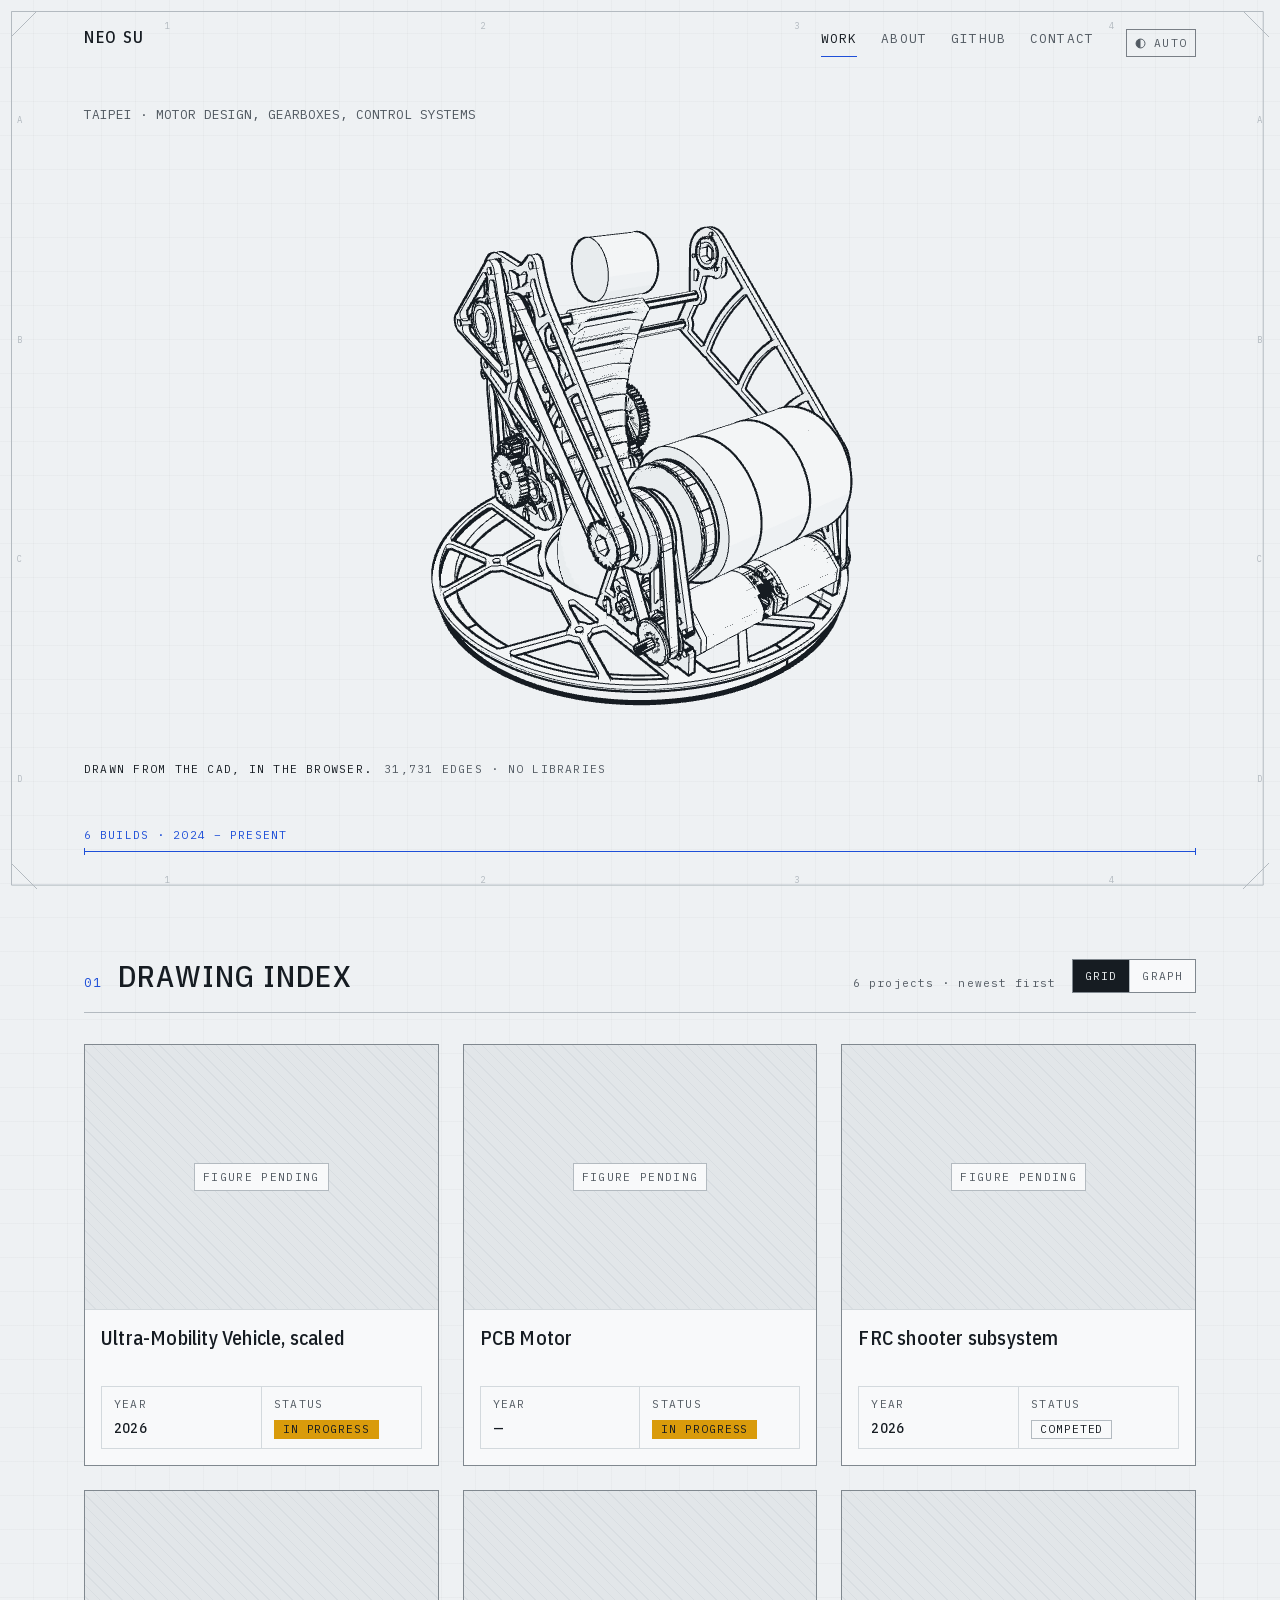
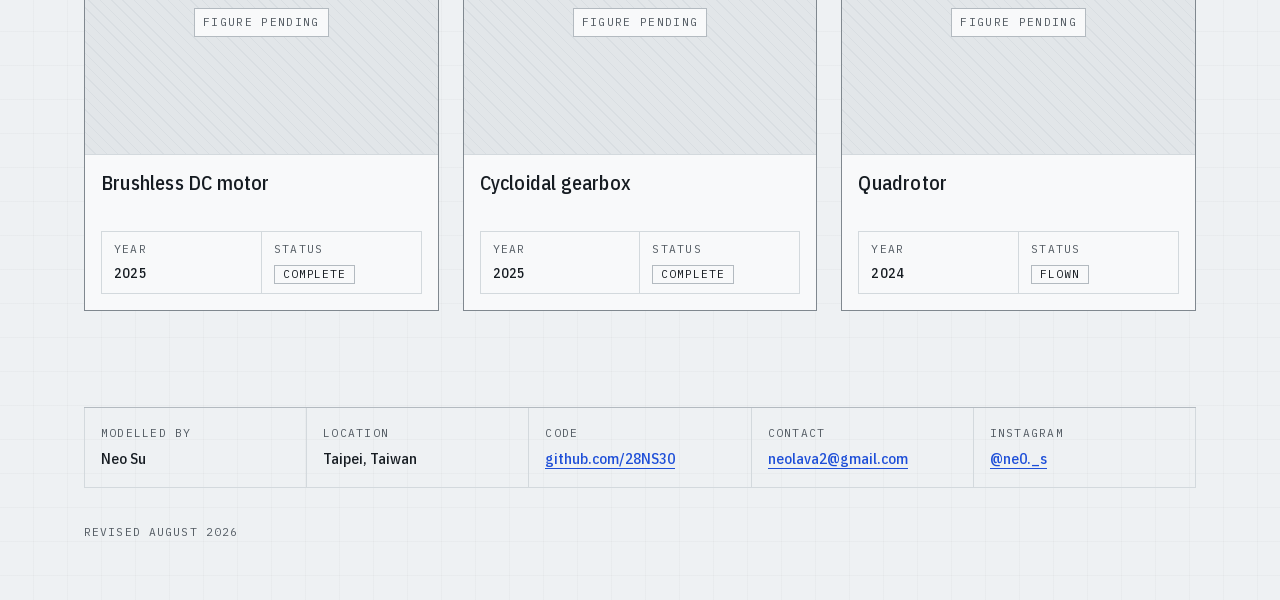
==== commit 98dda22d: "Lighten the sheet: cooler paper, medium headings, lighter lines The site read creamy and thick. Crea" ====
--- a/index.html
+++ b/index.html
@@ -14,7 +14,7 @@
 <meta property="og:image" content="https://28ns30.github.io/assets/og.png">
 <meta name="twitter:card" content="summary_large_image">
 <link rel="icon" href="favicon.svg" type="image/svg+xml">
-<meta name="theme-color" content="#E6E9E5" media="(prefers-color-scheme: light)">
+<meta name="theme-color" content="#EEF1F3" media="(prefers-color-scheme: light)">
 <meta name="theme-color" content="#141816" media="(prefers-color-scheme: dark)">
 <link rel="stylesheet" href="style.css">
 <script>/* Applied before first paint, or the wrong palette flashes. Kept tiny and
@@ -311,11 +311,11 @@
 <g class="tt__conn" role="list" aria-label="Projects that connect, 6 projects"><g role="listitem"><a class="tt__node is-done" id="fig-bldc-motor" href="#bldc-motor" data-id="bldc-motor" data-a="-72.0" data-parent="__hub__" data-short="Brushless DC motor" aria-label="Brushless DC motor, complete" transform="translate(49.4 -152.2)"><desc>Needed by Cycloidal gearbox</desc><title>Brushless DC motor</title><circle class="tt__halo" r="46"/><circle class="tt__disc" r="40"/><g aria-hidden="true"><text class="tt__name"><tspan x="0" y="-2.8">Brushless</tspan><tspan x="0" y="9.8">DC motor</tspan></text></g></a></g><g role="listitem"><a class="tt__node is-active" id="fig-pcb-motor" href="#pcb-motor" data-id="pcb-motor" data-a="0.0" data-parent="__hub__" data-short="PCB Motor" aria-label="PCB Motor, in progress" transform="translate(160.0 0.0)"><desc>Needed by PCB Drone</desc><title>PCB Motor</title><circle class="tt__halo" r="46"/><circle class="tt__disc" r="40"/><g aria-hidden="true"><text class="tt__name"><tspan x="0" y="3.5">PCB Motor</tspan></text></g></a></g><g role="listitem"><a class="tt__node is-active" id="fig-umv" href="#umv" data-id="umv" data-a="72.0" data-parent="__hub__" data-short="Ultra-Mobility Vehicle" aria-label="Ultra-Mobility Vehicle, scaled, in progress" transform="translate(49.4 152.2)"><desc>Needed by Wheel-Leg (Beni-class)</desc><title>Ultra-Mobility Vehicle, scaled</title><circle class="tt__halo" r="46"/><circle class="tt__disc" r="40"/><g aria-hidden="true"><text class="tt__name"><tspan x="0" y="-9.0">Ultra-</tspan><tspan x="0" y="3.5">Mobility</tspan><tspan x="0" y="16.1">Vehicle</tspan></text></g></a></g><g role="listitem"><a class="tt__node is-done" id="fig-cycloidal-gearbox" href="#cycloidal-gearbox" data-id="cycloidal-gearbox" data-a="-72.0" data-parent="bldc-motor" data-short="Cycloidal gearbox" aria-label="Cycloidal gearbox, complete; needs Brushless DC motor" transform="translate(87.8 -270.1)"><desc>Nothing needs it yet</desc><title>Cycloidal gearbox</title><circle class="tt__halo" r="46"/><circle class="tt__disc" r="40"/><g aria-hidden="true"><text class="tt__name"><tspan x="0" y="-2.8">Cycloidal</tspan><tspan x="0" y="9.8">gearbox</tspan></text></g></a></g><g role="listitem"><a class="tt__node is-planned" id="fig-pcb-drone" href="#pcb-drone" data-id="pcb-drone" data-a="0.0" data-parent="pcb-motor" data-short="PCB Drone" aria-label="PCB Drone, planned; needs PCB Motor" transform="translate(284.0 0.0)"><desc>Nothing needs it yet</desc><title>PCB Drone</title><circle class="tt__halo" r="46"/><circle class="tt__disc" r="40"/><g aria-hidden="true"><text class="tt__name"><tspan x="0" y="3.5">PCB Drone</tspan></text></g></a></g><g role="listitem"><a class="tt__node is-planned" id="fig-wheel-leg" href="#wheel-leg" data-id="wheel-leg" data-a="72.0" data-parent="umv" data-short="Wheel-Leg" aria-label="Wheel-Leg (Beni-class), planned; needs Ultra-Mobility Vehicle, scaled and QDD Actuator Module" transform="translate(87.8 270.1)"><desc>Nothing needs it yet</desc><title>Wheel-Leg (Beni-class)</title><circle class="tt__halo" r="46"/><circle class="tt__disc" r="40"/><g aria-hidden="true"><text class="tt__name"><tspan x="0" y="3.5">Wheel-Leg</tspan></text></g></a></g></g>
 <g class="tt__alone" role="list" aria-label="Standalone: needs nothing and nothing needs it, 2 projects"><g role="listitem"><a class="tt__node is-done" id="fig-quadrotor" href="#quadrotor" data-id="quadrotor" data-a="144.0" data-parent="__hub__" data-short="Quadrotor" aria-label="Quadrotor, flown" transform="translate(-129.4 94.0)"><desc>Standalone: nothing needs it</desc><title>Quadrotor</title><circle class="tt__halo" r="46"/><circle class="tt__disc" r="40"/><g aria-hidden="true"><text class="tt__name"><tspan x="0" y="3.5">Quadrotor</tspan></text></g></a></g><g role="listitem"><a class="tt__node is-done" id="fig-shooter-2026" href="#shooter-2026" data-id="shooter-2026" data-a="-144.0" data-parent="__hub__" data-short="FRC shooter subsystem" aria-label="FRC shooter subsystem, competed" transform="translate(-129.4 -94.0)"><desc>Standalone: nothing needs it</desc><title>FRC shooter subsystem</title><circle class="tt__halo" r="46"/><circle class="tt__disc" r="40"/><g aria-hidden="true"><text class="tt__name"><tspan x="0" y="-2.8">FRC shooter</tspan><tspan x="0" y="9.8">subsystem</tspan></text></g></a></g></g>
 </svg>
-              <figcaption class="tt__cap">The work that is done or under way, and the planned projects that build on it. A line joins each project to one it needs, one ring further in. <span class="tt__cap-wide">Select a circle for its title block; each project also has a card below.</span><span class="tt__cap-kbd"> From the keyboard: Tab to the graph, arrow keys between circles, Enter for the title block.</span><span class="tt__cap-narrow">Pinch to read the graph, or tap a circle for its card below.</span></figcaption>
+              <figcaption class="tt__cap">The work that is done or under way, and the planned projects that build on it. A line joins each project to one it needs, one ring further in. <span class="tt__cap-js">Choose a circle to read about the project.</span><span class="tt__cap-kbd"> From the keyboard: Tab to the graph, arrow keys between circles, Enter to choose.</span><span class="tt__cap-nojs">Each project has a card below.</span></figcaption>
             </figure>
             <p class="tt__status" role="status"></p>
             <aside class="tt__panel" aria-label="Selected project">
-              <p class="tt__hint">Select a project in the graph and its title block appears here.</p>
+              <p class="tt__hint">Choose a project in the graph to read about it here.</p>
             </aside>
           </div>
         </section>
--- a/style.css
+++ b/style.css
@@ -9,7 +9,12 @@
    IBM Plex, SIL Open Font License 1.1 (see assets/fonts/LICENSE.md).
    Latin subset only, which is everything this site sets. Plex Sans ships as a
    single variable file covering 100-700; the condensed and mono cuts are static.
-   Four files, 84 KB, no third-party request. */
+   Four files, 84 KB, no third-party request.
+
+   Each static file is declared at its own weight. They were all declared at
+   300, and with two Condensed files at one weight the later wins: every
+   heading, card title and graph name was set in the 600 cut, semibold, whatever
+   the rules asked for. Headings now ask for 500, the lightest cut there is. */
 @font-face{
   font-family: "IBM Plex Sans";
   src: url("assets/fonts/ibm-plex-sans-var.woff2") format("woff2-variations"),
@@ -22,7 +27,7 @@
 @font-face{
   font-family: "IBM Plex Sans Condensed";
   src: url("assets/fonts/ibm-plex-sans-condensed-500.woff2") format("woff2");
-  font-weight: 300;
+  font-weight: 500;
   font-style: normal;
   font-display: swap;
   unicode-range: U+0000-00FF, U+0131, U+0152-0153, U+02BB-02BC, U+02C6, U+02DA, U+02DC, U+0304, U+0308, U+0329, U+2000-206F, U+20AC, U+2122, U+2191, U+2193, U+2212, U+2215, U+FEFF, U+FFFD;
@@ -30,7 +35,7 @@
 @font-face{
   font-family: "IBM Plex Sans Condensed";
   src: url("assets/fonts/ibm-plex-sans-condensed-600.woff2") format("woff2");
-  font-weight: 300;
+  font-weight: 600;
   font-style: normal;
   font-display: swap;
   unicode-range: U+0000-00FF, U+0131, U+0152-0153, U+02BB-02BC, U+02C6, U+02DA, U+02DC, U+0304, U+0308, U+0329, U+2000-206F, U+20AC, U+2122, U+2191, U+2193, U+2212, U+2215, U+FEFF, U+FFFD;
@@ -38,7 +43,7 @@
 @font-face{
   font-family: "IBM Plex Mono";
   src: url("assets/fonts/ibm-plex-mono-400.woff2") format("woff2");
-  font-weight: 300;
+  font-weight: 400;
   font-style: normal;
   font-display: swap;
   unicode-range: U+0000-00FF, U+0131, U+0152-0153, U+02BB-02BC, U+02C6, U+02DA, U+02DC, U+0304, U+0308, U+0329, U+2000-206F, U+20AC, U+2122, U+2191, U+2193, U+2212, U+2215, U+FEFF, U+FFFD;
@@ -59,26 +64,35 @@
      token names, so adding or changing a colour is a one-line edit and the two
      themes cannot drift apart.
 
-     --l- is drafting film and CAD sketch convention: cool grey-green field,
-     blue-black ink, one annotation blue, one hazard yellow.
+     --l- is drafting vellum and CAD sketch convention: a light, cool grey
+     field, blue-black ink, one annotation blue, one hazard yellow. Cards sit a
+     touch lighter than the sheet, not darker: the layered mid-greys read as fog.
      --d- is not an inversion. The film becomes the dark field of a CAD viewport
      and the ink becomes the drawn line, which is how the drawing reads at
      night. The accent lifts because the deep blue is unreadable on a dark
      ground. Every text pair measures past WCAG AA in both. */
-  --l-film:           #E6E9E5;
+  --l-film:           #EEF1F3;
   --d-film:           #141816;
-  --l-film-2:         #DCE0DB;
+  --l-film-2:         #F8F9FA;
   --d-film-2:         #1B211E;
-  --l-film-3:         #D1D6D0;
+  --l-film-3:         #E2E6E9;
   --d-film-3:         #222925;
-  --l-ink:            #151917;
+  --l-ink:            #161C22;
   --d-ink:            #E4E8E3;
-  --l-graphite:       #545C57;
+  --l-graphite:       #525A62;
   --d-graphite:       #9FA9A2;
-  --l-rule:           #A9B1AA;
+  --l-rule:           #B3BAC0;
   --d-rule:           #3A423D;
-  --l-rule-soft:      #C6CCC5;
+  --l-rule-soft:      #D3D9DD;
   --d-rule-soft:      #2A312D;
+  /* the outline of a card or a control, where that line is its only edge:
+     3.17:1 on the film and 3.41:1 on a card in light, 3.51 / 3.21 in dark */
+  --l-edge:           #80888F;
+  --d-edge:           #68706B;
+  /* section hatching in an empty figure well: a texture, not a pattern;
+     dark keeps the rule-soft it had */
+  --l-hatch:          #D9DEE2;
+  --d-hatch:          #2A312D;
   --l-construct:      #1E4FD8;
   --d-construct:      #7BA0FF;
   --l-construct-tint: rgba(30, 79, 216, .07);
@@ -97,7 +111,7 @@
      faint to follow as a stroke; this darker cut of it is 3.46:1 */
   --l-hazard-line:    #9E740F;
   --d-hazard-line:    #E0AC38;
-  --l-grid-line:      rgba(21, 25, 23, .030);
+  --l-grid-line:      rgba(22, 28, 34, .022);
   --d-grid-line:      rgba(228, 232, 227, .035);
 
   /* the live tokens; light is the default and the rules below override it */
@@ -108,6 +122,8 @@
   --graphite:       var(--l-graphite);
   --rule:           var(--l-rule);
   --rule-soft:      var(--l-rule-soft);
+  --edge:           var(--l-edge);
+  --hatch:          var(--l-hatch);
   --construct:      var(--l-construct);
   --construct-tint: var(--l-construct-tint);
   --pole-n:         var(--l-pole-n);
@@ -238,6 +254,8 @@
     --graphite:       var(--d-graphite);
     --rule:           var(--d-rule);
     --rule-soft:      var(--d-rule-soft);
+    --edge:           var(--d-edge);
+    --hatch:          var(--d-hatch);
     --construct:      var(--d-construct);
     --construct-tint: var(--d-construct-tint);
     --pole-n:         var(--d-pole-n);
@@ -260,6 +278,8 @@
     --graphite:       var(--d-graphite);
     --rule:           var(--d-rule);
     --rule-soft:      var(--d-rule-soft);
+    --edge:           var(--d-edge);
+    --hatch:          var(--d-hatch);
     --construct:      var(--d-construct);
     --construct-tint: var(--d-construct-tint);
     --pole-n:         var(--d-pole-n);
@@ -392,7 +412,7 @@
 .masthead__id{
   font-family: var(--cond);
   font-size: 1.02rem;
-  font-weight: 300;
+  font-weight: 500;
   letter-spacing: .1em;
   text-transform: uppercase;
   text-decoration: none;
@@ -606,7 +626,7 @@
 .eyebrow{
   font-family: var(--mono);
   font-size: var(--t-meta);
-  letter-spacing: .16em;
+  letter-spacing: .12em;
   text-transform: uppercase;
   color: var(--graphite);
   margin: 0 0 var(--sp-m);
@@ -671,7 +691,7 @@
 .sec__title{
   font-family: var(--cond);
   font-size: var(--t-h2);
-  font-weight: 300;
+  font-weight: 500;
   letter-spacing: .04em;
   text-transform: uppercase;
   margin: 0;
@@ -698,7 +718,7 @@
   display: flex;
   flex-direction: column;
   color: inherit;
-  border: 1px solid var(--rule);
+  border: 1px solid var(--edge);
   background: var(--film-2);
   transition: border-color var(--t-tap) ease, transform var(--t-tap) ease, box-shadow .24s ease;
 }
@@ -728,14 +748,14 @@
   display: grid;
   place-items: center;
   overflow: hidden;
-  border-bottom: 1px solid var(--rule);
+  border-bottom: 1px solid var(--rule-soft);
 }
 .dwg__fig img{ width: 100%; height: 100%; object-fit: cover; display: block; }
 
 /* empty state: reads as a section cut, not as breakage */
 .fig--pending{
   background-image: repeating-linear-gradient(
-    45deg, transparent 0 9px, var(--rule-soft) 9px 10px
+    45deg, transparent 0 calc(var(--sp-2xs) - 1px), var(--hatch) calc(var(--sp-2xs) - 1px) var(--sp-2xs)
   );
 }
 .fig--pending span{
@@ -745,7 +765,7 @@
   text-transform: uppercase;
   color: var(--graphite);
   background: var(--film-2);
-  padding: 5px 10px;
+  padding: var(--sp-3xs) var(--sp-2xs);
   border: 1px solid var(--rule);
 }
 
@@ -758,7 +778,7 @@
 .view{
   display: inline-flex;
   align-self: center;
-  border: 1px solid var(--rule);
+  border: 1px solid var(--edge);
 }
 .view__btn{
   min-height: var(--sp-l);
@@ -800,7 +820,7 @@
   margin: 0 0 var(--sp-s);
   font-family: var(--cond);
   font-size: var(--t-h3);
-  font-weight: 300;
+  font-weight: 500;
   letter-spacing: .04em;
   text-transform: uppercase;
 }
@@ -826,7 +846,7 @@
 .tb__name{
   font-family: var(--cond);
   font-size: var(--t-h3);
-  font-weight: 300;
+  font-weight: 500;
   letter-spacing: .01em;
   margin: 0;
   line-height: 1.2;
@@ -861,7 +881,7 @@
   margin: 0;
   font-family: var(--cond);
   font-size: .875rem;
-  font-weight: 300;
+  font-weight: 500;
   letter-spacing: .015em;
 }
 
@@ -871,7 +891,8 @@
   font-size: var(--t-micro);
   letter-spacing: .08em;
   text-transform: uppercase;
-  padding: 2px 7px;
+  line-height: 1.5;
+  padding: 0 var(--sp-2xs);
   border: 1px solid var(--rule);
 }
 /* --l-ink in both themes: dark text on hazard reads 7.3:1 light, 8.6:1 dark */
@@ -900,8 +921,8 @@
 .proj__head{ padding-block: var(--sp-l) var(--sp-xl); }
 .proj__title{
   font-family: var(--cond);
-  font-size: clamp(2.1rem, 6vw, 4.1rem);
-  font-weight: 300;
+  font-size: clamp(2rem, 5.2vw, 3.5rem);
+  font-weight: 500;
   line-height: .98;
   letter-spacing: -.01em;
   text-transform: uppercase;
@@ -931,7 +952,7 @@
 }
 
 .spec{
-  border: 1px solid var(--rule);
+  border: 1px solid var(--edge);
   background: var(--film-2);
   position: sticky;
   top: var(--sp-m);
@@ -943,7 +964,7 @@
   text-transform: uppercase;
   color: var(--graphite);
   padding: var(--sp-xs) var(--sp-s);
-  border-bottom: 1px solid var(--rule);
+  border-bottom: 1px solid var(--rule-soft);
 }
 .spec dl{ margin: 0; }
 .spec__row{
@@ -972,7 +993,7 @@
 .prose h2{
   font-family: var(--cond);
   font-size: var(--t-h2);
-  font-weight: 300;
+  font-weight: 500;
   letter-spacing: .04em;
   text-transform: uppercase;
   margin: var(--sp-xl) 0 var(--sp-s);
@@ -1064,7 +1085,7 @@
   letter-spacing: .1em;
   text-transform: uppercase;
   color: var(--graphite);
-  font-weight: 300;
+  font-weight: 400;
   border-bottom-color: var(--rule);
 }
 .rev td:first-child{
@@ -1094,14 +1115,15 @@
   margin: 0;            /* it is a <dl> */
   display: grid;
   grid-template-columns: repeat(auto-fit, minmax(150px, 1fr));
-  gap: 1px;
-  background: var(--rule-soft);
-  border: 1px solid var(--rule-soft);
-  border-top: 0;
+  /* each cell draws its own right and bottom hairline: a gap over a grey
+     background showed an empty slot (five cells in two columns, on a phone)
+     as a solid grey block */
+  border-left: 1px solid var(--rule-soft);
 }
 .colophon__cell{
-  background: var(--film);
   padding: var(--sp-s);
+  border-right: 1px solid var(--rule-soft);
+  border-bottom: 1px solid var(--rule-soft);
 }
 .colophon__cell dt{
   font-family: var(--mono);
@@ -1115,7 +1137,7 @@
   margin: 0;
   font-family: var(--cond);
   font-size: .95rem;
-  font-weight: 300;
+  font-weight: 500;
 }
 .colophon__cell a{ 
   color: var(--construct); 
@@ -1290,8 +1312,17 @@
   text-align: center;
 }
 .tt__panel{ display: none; }
-.tt__cap-narrow, .tt__cap-kbd{ display: none; }
+.tt__cap-narrow, .tt__cap-kbd, .tt__cap-js{ display: none; }
 html.js .tt__cap-kbd{ display: inline; }       /* the keys exist only with script */
+/* The Work page's graph is read through its panel, not a list of cards: with
+   the switch working, the cards under the drawing (the panel's source, and the
+   whole story with no script) step aside, and the panel sits beside the
+   drawing where there is room and under it where there is not. */
+.work.has-view .tt__cap-js{ display: inline; }
+.work.has-view .tt__cap-nojs,
+.work.has-view .tt > .skip,
+.work.has-view .tree{ display: none; }
+.work.has-view .tt__panel{ display: block; margin-top: var(--sp-m); }
 @media (max-width: 699px){
   .tt__cap-wide, html.js .tt__cap-kbd{ display: none; }
   .tt__cap-narrow{ display: inline; }
@@ -1321,8 +1352,8 @@
   stroke-linecap: round;
   stroke-linejoin: round;
 }
-.tt__edge.is-done{ stroke: var(--ink); stroke-width: 3; }
-.tt__edge.is-active{ stroke: var(--hazard-line); stroke-width: 3; }
+.tt__edge.is-done{ stroke: var(--ink); stroke-width: 2.5; }
+.tt__edge.is-active{ stroke: var(--hazard-line); stroke-width: 2.5; }
 /* a second or third project a circle needs: drawn with its chain when the
    project is in focus, not at rest -- each circle has one line in, and its
    label and card name every project it needs */
@@ -1371,7 +1402,7 @@
   /* chosen and focused at once: the focus has to show over the choice */
   .tt__node.is-sticky:focus-visible .tt__halo{ stroke: var(--ink); stroke-width: 3; }
   .tt.is-tracing .tt__edge{ opacity: .15; }
-  .tt.is-tracing .tt__edge.is-hi{ opacity: 1; stroke: var(--construct); stroke-width: 3; }
+  .tt.is-tracing .tt__edge.is-hi{ opacity: 1; stroke: var(--construct); stroke-width: 2.5; }
   .tt.is-tracing .tt__edge--also.is-hi{ display: inline; }
 }
 /* scaled down on a phone the thin blue focus halo is hard to see: ink, heavier */
@@ -1415,7 +1446,7 @@
     justify-content: center;
   }
   html.js .tt--compact .tt__fig{ width: 100%; }
-  html.js .tt--compact .tt__panel{ display: block; position: sticky; top: var(--sp-xl); }
+  html.js .tt--compact .tt__panel{ display: block; position: sticky; top: var(--sp-xl); margin-top: 0; }
 }
 .tt__hint{ margin: 0; font-family: var(--mono); font-size: var(--t-micro); letter-spacing: .06em; color: var(--graphite); }
 .tt__panel .node{ scroll-margin: 0; }
@@ -1444,7 +1475,7 @@
   border-bottom: 1px solid var(--rule);
   font-family: var(--cond);
   font-size: var(--t-h3);
-  font-weight: 300;
+  font-weight: 500;
   letter-spacing: .04em;
   text-transform: uppercase;
 }
@@ -1468,7 +1499,7 @@
 /* ---- a card ---- */
 .node{
   position: relative;
-  border: 1px solid var(--rule);
+  border: 1px solid var(--edge);
   background: var(--film-2);
   scroll-margin: var(--sp-xl);
   transition: border-color var(--t-tap) ease;
@@ -1721,6 +1752,7 @@
   .sheet-frame line, .sheet-frame__zones text{ opacity: 1; }
   .plot-progress{ display: none; }
   ::view-transition-old(root), ::view-transition-new(root){ animation: none; }
+  ::view-transition-group(*), ::view-transition-old(*), ::view-transition-new(*){ animation: none !important; }
   .stator__rotor, .stator__mag, .stator .ph{ animation: none !important; }
   .rev tbody tr td::after{ animation: none !important; transform: scaleX(1); }
   .stator .ph--a, .stator .ph--b{ stroke: var(--construct); fill-opacity: .16; }
@@ -1742,7 +1774,7 @@
   :root:root{
     --film: #fff; --film-2: #fff; --film-3: #f2f2f2;
     --ink: #000; --graphite: #333;
-    --rule: #999; --rule-soft: #ccc;
+    --rule: #999; --rule-soft: #ccc; --edge: var(--l-edge); --hatch: #ccc;
     --construct: #00379e; --construct-tint: transparent;
     --hazard: #D99B0B; --grid-line: transparent;
     --hazard-line: var(--l-hazard-line);
@@ -1781,11 +1813,11 @@
   .tt__key{ break-inside: avoid; break-after: avoid; }     /* the key stays with its drawing */
   /* !important beats the wipe without cancelling it, so nothing replays after */
   .tt__svg{ clip-path: none !important; }
-  .tt__panel, .tt__softs, .tt .skip, .tt__cap-wide, .tt__cap-kbd, .node__nav, .tt__key-soft{ display: none !important; }
+  .tt__panel, .tt__softs, .tt .skip, .tt__cap-wide, .tt__cap-kbd, .tt__cap-js, .node__nav, .tt__key-soft{ display: none !important; }
   .parts__group{ margin: 0 0 var(--sp-l); }
   .parts__list{ grid-template-columns: repeat(2, minmax(0, 1fr)); }
   .parts__head{ break-after: avoid; }
-  .node{ break-inside: avoid; opacity: 1 !important; border-color: var(--rule) !important;
+  .node{ break-inside: avoid; opacity: 1 !important; border-color: var(--edge) !important;
          box-shadow: none !important; outline: none !important; }
   .node__more > summary{ display: none; }
   /* open on paper even when there was no script to open it */
@@ -1813,7 +1845,7 @@
 
 /* ---------- designed empty state for unwritten pages ---------- */
 .pending-note{
-  border: 1px solid var(--rule);
+  border: 1px solid var(--edge);
   background: var(--film-2);
   padding: var(--sp-m);
   max-width: var(--readw);
@@ -1821,7 +1853,7 @@
 .pending-note h2{
   font-family: var(--cond);
   font-size: var(--t-h3);
-  font-weight: 300;
+  font-weight: 500;
   letter-spacing: .04em;
   text-transform: uppercase;
   margin: 0 0 var(--sp-xs);
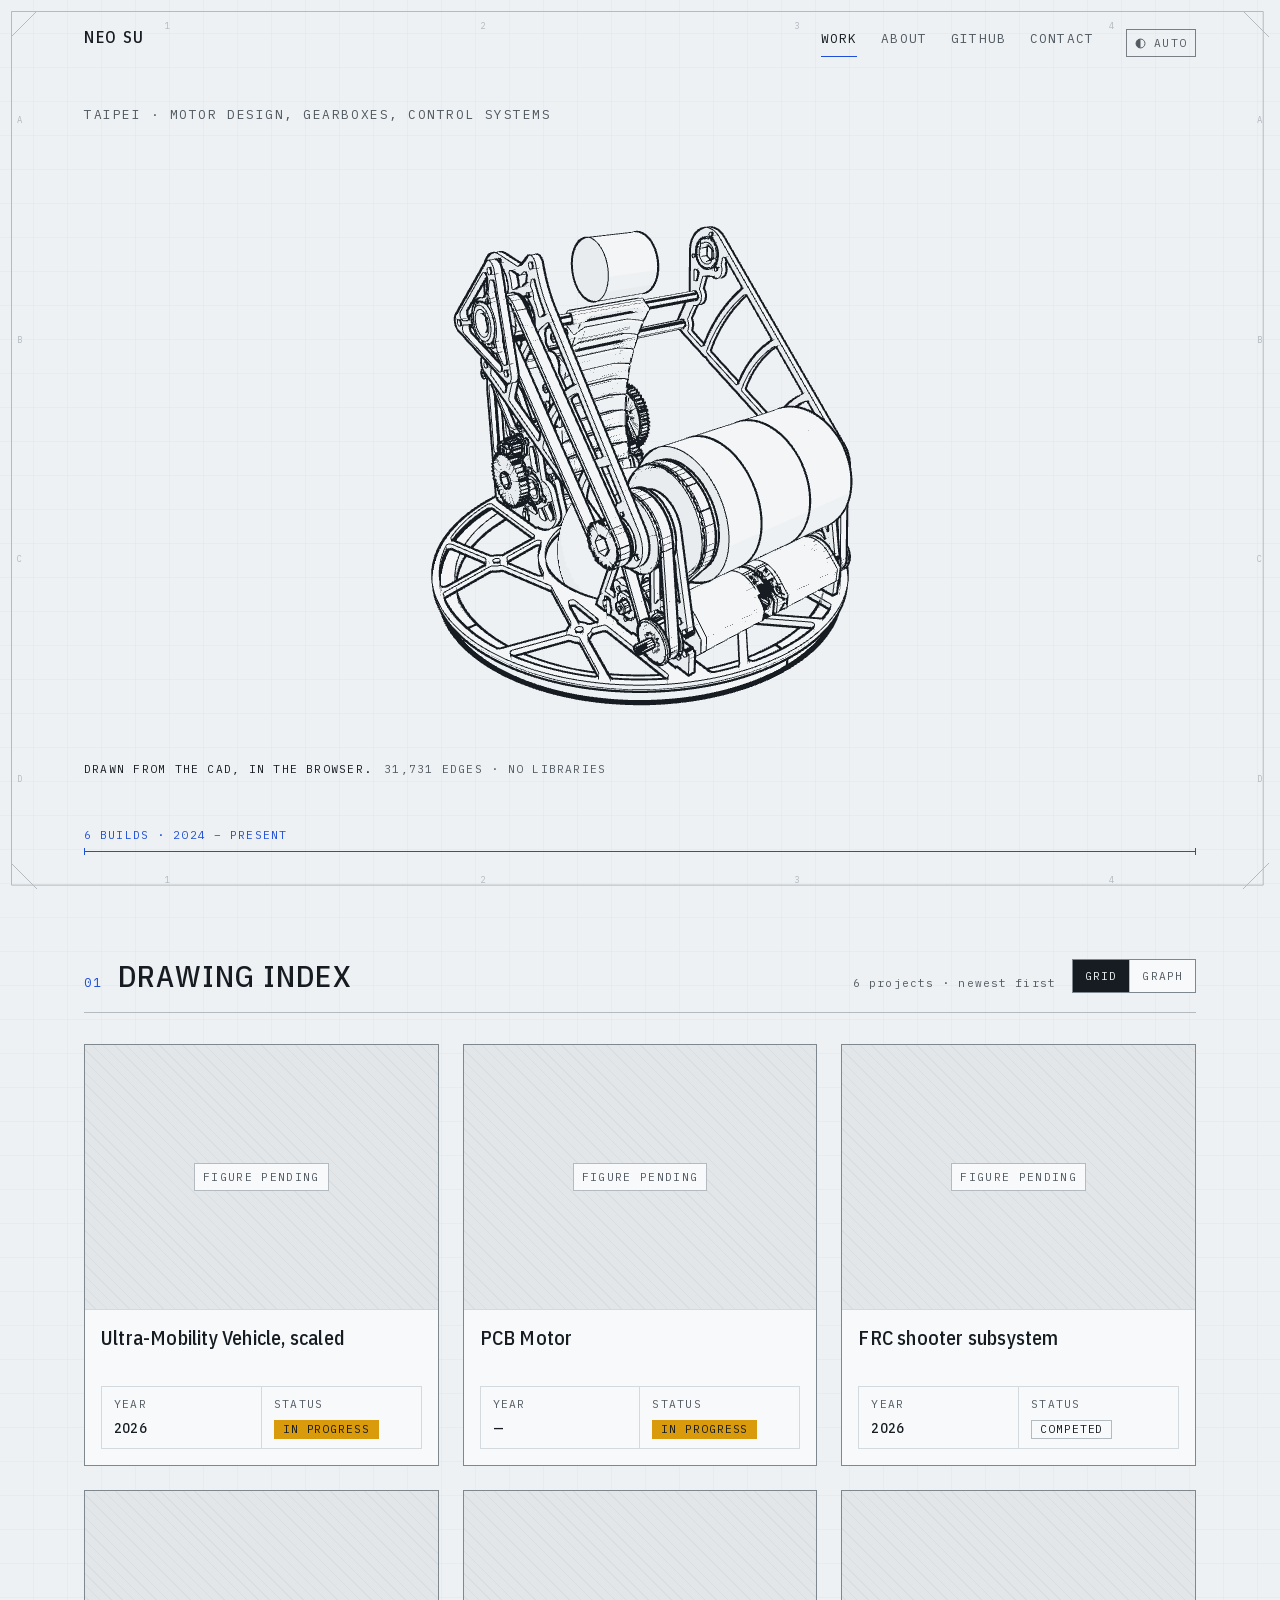
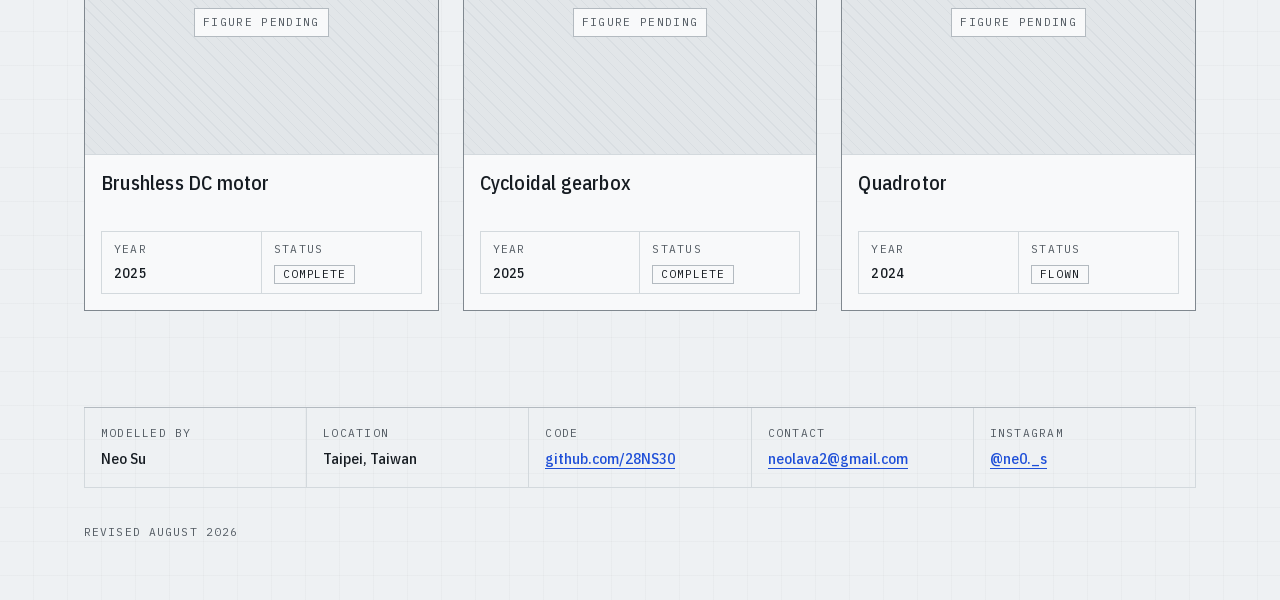
==== commit 26c3e299: "Move the title block into the page head, without a fade, and fix what the review found Details and a" ====
--- a/index.html
+++ b/index.html
@@ -551,23 +551,23 @@
 
 </script>
 <script>
-/* Opening a project carries its card's figure into the project page's: a
-   cross-document view transition, so the browser animates the hand-off. The
-   name goes on the figure, not the card, so figure -> figure is a true morph;
-   and only at click time, because a name must be unique in the document. */
+/* Opening a project carries its card's title block into the project page's
+   head: a cross-document view transition, so the browser animates the
+   hand-off (style.css names the page's .proj__head the same). Named only at
+   click time, because a name must be unique in the document. */
 (function () {
-  var sheets = [].slice.call(document.querySelectorAll('.index .dwg:not(.dwg--farm)'));
-  sheets.forEach(function (card) {
+  var cards = [].slice.call(document.querySelectorAll('.index .dwg:not(.dwg--farm)'));
+  cards.forEach(function (card) {
     card.addEventListener('click', function () {
       if (!document.startViewTransition) return;
-      var fig = card.querySelector('.dwg__fig');
-      if (fig) fig.style.viewTransitionName = 'sheet';
+      var tb = card.querySelector('.tb');
+      if (tb) tb.style.viewTransitionName = 'head';
     });
   });
   addEventListener('pageshow', function () {
-    sheets.forEach(function (c) {
-      var f = c.querySelector('.dwg__fig');
-      if (f) f.style.viewTransitionName = '';
+    cards.forEach(function (c) {
+      var tb = c.querySelector('.tb');
+      if (tb) tb.style.viewTransitionName = '';
     });
   });
 })();
--- a/style.css
+++ b/style.css
@@ -201,39 +201,13 @@
 }
 
 /* ---------- text animations ----------
-   Subtle entrance animations for text elements. Text arrives and settles,
-   like content being plotted, not faded in. These respect prefers-reduced-motion. */
+   Text is wiped on left to right, the way the cards are, never faded or slid:
+   those were the one motion this system does not use. Filled backwards only,
+   so the text is hidden for its delay and carries no clip once it has landed.
+   These respect prefers-reduced-motion. */
 @keyframes text-in{
-  from{
-    opacity: 0;
-    transform: translateY(8px);
-  }
-  to{
-    opacity: 1;
-    transform: translateY(0);
-  }
-}
-
-@keyframes text-draw{
-  from{
-    opacity: 0.6;
-    letter-spacing: .08em;
-  }
-  to{
-    opacity: 1;
-    letter-spacing: inherit;
-  }
-}
-
-@keyframes underline-draw{
-  from{
-    transform: scaleX(0);
-    opacity: 0;
-  }
-  to{
-    transform: scaleX(1);
-    opacity: 1;
-  }
+  from{ clip-path: inset(0 100% 0 0); }
+  to{ clip-path: inset(0 0 0 0); }
 }
 
 /* ---------- choosing the theme ----------
@@ -347,7 +321,7 @@
   stroke-width: 1;
   vector-effect: non-scaling-stroke;
   opacity: 0;
-  animation: ink .4s ease 1.2s forwards;
+  animation: ink .4s step-end 1.2s forwards;
 }
 @keyframes plot{ to{ stroke-dashoffset: 0; } }
 @keyframes ink{ to{ opacity: 1; } }
@@ -362,7 +336,7 @@
   text-anchor: middle;
   dominant-baseline: middle;
   opacity: 0;
-  animation: ink .4s ease 1.35s forwards;
+  animation: ink .4s step-end 1.35s forwards;
 }
 
 /* Scroll position, drawn as a dimension down the right edge. Pure chrome, so it
@@ -630,7 +604,7 @@
   text-transform: uppercase;
   color: var(--graphite);
   margin: 0 0 var(--sp-m);
-  animation: text-draw var(--t-text-in) var(--ease-plot) forwards;
+  animation: text-in var(--t-text-in) var(--ease-plot) backwards;
 }
 
 /* Dimension line — annotation layer, drawn once. Label above its line, as on a
@@ -644,8 +618,7 @@
   align-items: stretch;
   gap: var(--sp-3xs);
   color: var(--construct);
-  animation: text-in .6s var(--ease-plot) .35s forwards;
-  opacity: 0;
+  animation: text-in .6s var(--ease-plot) .35s backwards;
 }
 .dim__bar{
   width: 100%;
@@ -695,8 +668,7 @@
   letter-spacing: .04em;
   text-transform: uppercase;
   margin: 0;
-  animation: text-in .6s var(--ease-plot) .15s forwards;
-  opacity: 0;
+  animation: text-in .6s var(--ease-plot) .15s backwards;
 }
 .sec__count{
   margin-left: auto;
@@ -720,13 +692,10 @@
   color: inherit;
   border: 1px solid var(--edge);
   background: var(--film-2);
-  transition: border-color var(--t-tap) ease, transform var(--t-tap) ease, box-shadow .24s ease;
-}
-.dwg:hover{ 
-  border-color: var(--ink); 
-  transform: translateY(-2px);
-  box-shadow: 0 4px 12px rgba(0, 0, 0, 0.08);
-}
+  transition: border-color var(--t-tap) ease;
+}
+/* hover is the ink edge alone: a lift is not one of the four motion verbs */
+.dwg:hover{ border-color: var(--ink); }
 .dwg:focus-within{ border-color: var(--ink); }
 
 /* The anchor sits on the title, not the whole card: a screen reader announces
@@ -928,8 +897,7 @@
   text-transform: uppercase;
   margin: 0 0 var(--sp-s);
   max-width: 18ch;
-  animation: text-in .7s var(--ease-plot) .1s forwards;
-  opacity: 0;
+  animation: text-in .7s var(--ease-plot) .1s backwards;
 }
 .proj__standfirst{
   font-size: 1.16rem;
@@ -937,8 +905,7 @@
   max-width: var(--readw);
   margin: 0;
   color: var(--graphite);
-  animation: text-in .7s var(--ease-plot) .2s forwards;
-  opacity: 0;
+  animation: text-in .7s var(--ease-plot) .2s backwards;
 }
 .proj__standfirst a{ color: var(--construct); }
 
@@ -1323,6 +1290,7 @@
 .work.has-view .tt > .skip,
 .work.has-view .tree{ display: none; }
 .work.has-view .tt__panel{ display: block; margin-top: var(--sp-m); }
+html.js .work:not(.has-view) :is(.tt__panel, .tt__cap-kbd){ display: none; }
 @media (max-width: 699px){
   .tt__cap-wide, html.js .tt__cap-kbd{ display: none; }
   .tt__cap-narrow{ display: inline; }
@@ -1365,7 +1333,7 @@
 .tt__soft.is-shown{ display: inline; }
 
 .tt__hub circle{ fill: var(--ink); }
-.tt__hubname{ font-family: var(--cond); font-size: 17px; letter-spacing: .12em; fill: var(--film); text-anchor: middle; }
+.tt__hubname{ font-family: var(--cond); font-weight: 500; font-size: 17px; letter-spacing: .12em; fill: var(--film); text-anchor: middle; }
 
 /* a circle takes its project's status: done is solid ink, in progress is
    hazard, planned is hollow, an idea is hollow and dashed (not drawn yet) */
@@ -1374,7 +1342,7 @@
 /* graphite at 75%, as the lines: 3.3:1 on the film in light, 4.7:1 in dark */
 .tt__disc{ fill: var(--film-2); stroke: color-mix(in srgb, var(--graphite) 75%, transparent); stroke-width: 1.5; }
 .tt__halo{ fill: none; stroke: none; }
-.tt__name{ font-family: var(--cond); font-size: 11.2px; letter-spacing: .02em; fill: var(--graphite); text-anchor: middle; }
+.tt__name{ font-family: var(--cond); font-weight: 500; font-size: 11.2px; letter-spacing: .02em; fill: var(--graphite); text-anchor: middle; }
 /* the local page's progress figure, above the name of work under way */
 .tt__code{ font-family: var(--mono); font-size: 11.2px; letter-spacing: .06em; fill: var(--graphite); text-anchor: middle; }
 .tt__top{ font-family: var(--mono); font-size: 11.2px; letter-spacing: .06em; text-anchor: middle; }
@@ -1803,7 +1771,8 @@
     font-size: .8em;
     word-break: break-all;
   }
-  .rise{ clip-path: none; }
+  .rise{ clip-path: none !important; }
+  .work.has-view.is-graph .tree{ display: block !important; }
   .sec__head::after, .dim__bar{ transform: scaleX(1); }
   .spec{ position: static; }
 
@@ -1878,17 +1847,25 @@
 .fig-well--motor .stator{ max-height: 100%; }
 
 
-/* The project page's figure is the other half of the sheet hand-off: same
-   view-transition-name, so the browser morphs the card into it. */
-.proj__layout .fig-well{ view-transition-name: sheet; }
-
-/* The morph is the browser's; all that is asked of it is the drafting easing
-   and a duration that matches the rest of the motion language. */
-::view-transition-old(sheet),
-::view-transition-new(sheet){
+/* The project page's title block is the other half of the hand-off from the
+   Work page: a grid card's title block, or the graph's panel, carries the
+   same view-transition-name at click time, so the browser moves it into the
+   page's head. The head, not the figure: it is always on the first screen,
+   where a figure lower on the page would have the sheet fly off the bottom. */
+.proj__head{ view-transition-name: head; }
+
+/* The move is the browser's, on the drafting easing. What arrives is wiped on
+   over what left, as the page itself is: the browser's own cross-fade is the
+   one verb this system does not use. A head that leaves with nothing to meet
+   it (Back to the index) is wiped away; one that arrives alone is wiped on. */
+::view-transition-group(head){
   animation-duration: .42s;
   animation-timing-function: var(--ease-plot);
 }
+::view-transition-old(head){ animation: none; }
+::view-transition-new(head){ animation: wipe-in .42s var(--ease-plot) both; }
+::view-transition-old(head):only-child{ animation: wipe-out .34s var(--ease-plot) both; }
+@keyframes wipe-out{ to{ clip-path: inset(0 0 0 100%); } }
 
 /* ---------- the part, drawn ----------
    The figure well on a project page holds a real exported assembly instead of
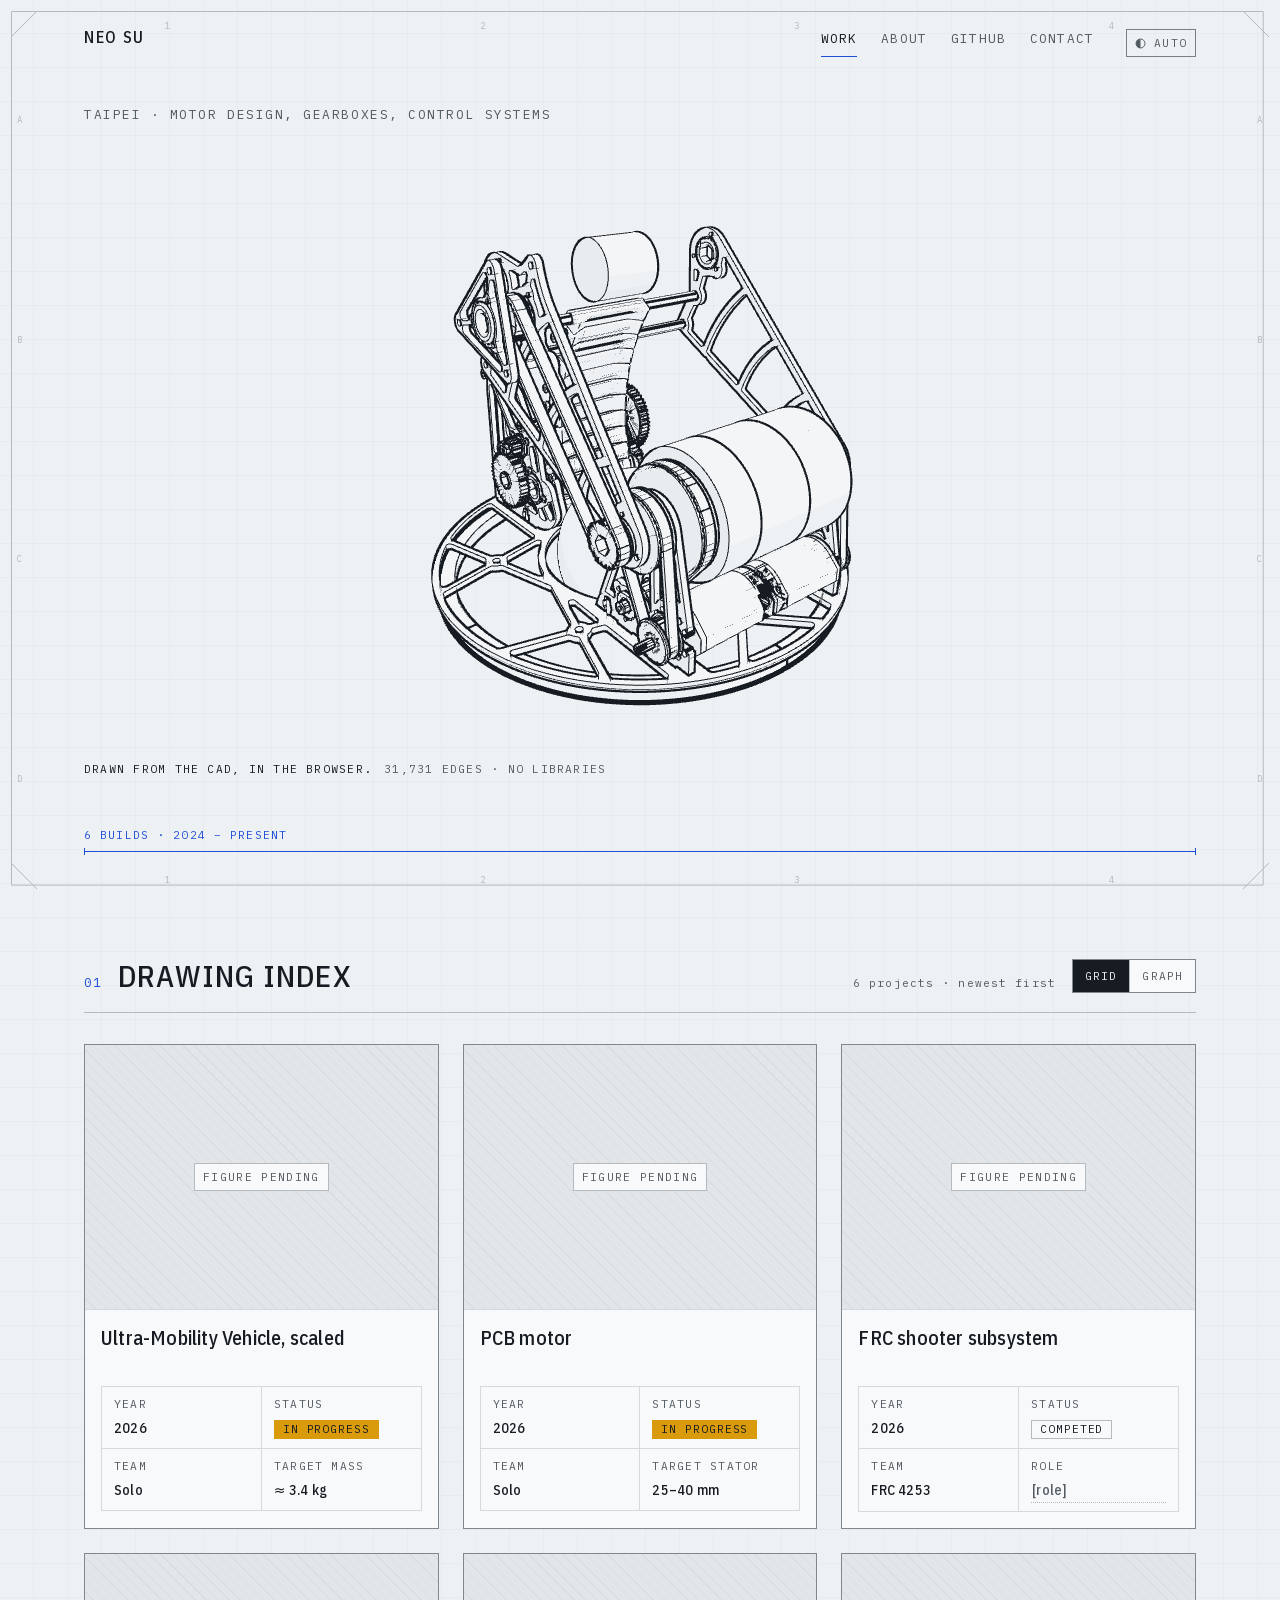
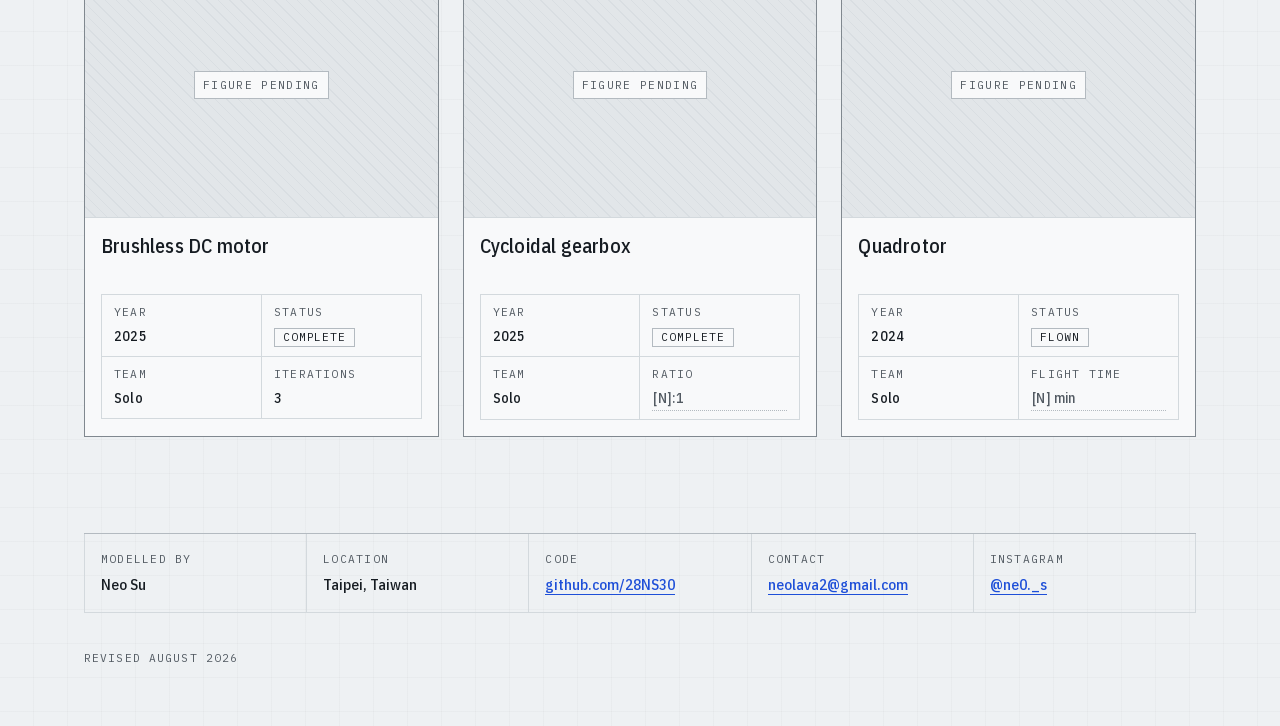
==== commit 5c3dface: "Give the PCB motor a page, the cards four fields, and stop the hero's stand-in flashing The stator d" ====
--- a/index.html
+++ b/index.html
@@ -23,7 +23,7 @@
 try{var t=localStorage.getItem('theme');
 if(t==='light'||t==='dark')document.documentElement.setAttribute('data-theme',t);}catch(e){}</script>
 <script src="theme.js" defer></script>
-<script src="mesh.js" defer></script>
+<script src="mesh.js" defer onerror="document.dispatchEvent(new Event('mesh:failed'))"></script>
 <script src="tree.js" defer></script>
 <script>
 /* The edge count is read off the mesh the page actually loaded. Typing it in
@@ -33,15 +33,21 @@
   var el = document.querySelector('[data-hero-stat]');
   if (el) el.textContent = e.detail.edges.toLocaleString('en') + ' edges \u00b7 no libraries';
 });
-/* If the geometry never arrives the stator stands in, and the caption must stop
-   claiming to be a CAD drawing rendered in the browser — it would be describing
-   something that is not on the screen. */
+/* If the geometry never arrives -- no WebGL2, the file did not come, or
+   mesh.js itself did not (its onerror sends the same event) -- the stator
+   stands in (html.no-mesh; see .hero__standin), and the caption must stop
+   claiming to be a CAD drawing rendered in the browser: it would be describing
+   something that is not on the screen. Until then nothing stands in. */
 document.addEventListener('mesh:failed', function () {
-  var cap = document.querySelector('.hero__caption');
-  if (!cap) return;
-  cap.querySelector('.hero__caption-lead').textContent = 'Stator, 12N14P.';
-  var sub = cap.querySelector('[data-hero-stat]');
-  if (sub) sub.textContent = 'schematic';
+  document.documentElement.classList.add('no-mesh');
+  function say() {
+    var cap = document.querySelector('.hero__caption');
+    if (!cap) return;
+    cap.querySelector('.hero__caption-lead').textContent = 'Stator, 12N14P.';
+    var sub = cap.querySelector('[data-hero-stat]');
+    if (sub) sub.textContent = 'schematic';
+  }
+  if (document.readyState === 'loading') document.addEventListener('DOMContentLoaded', say); else say();
 });
 </script>
 <script type="application/ld+json">
@@ -135,7 +141,8 @@
                 data-mesh-pan-x="0" data-mesh-pan-y="0"
                 data-mesh-replaces="#hero-stand-in"></canvas>
 
-        <!-- shown only if WebGL2 is missing or the geometry cannot load -->
+        <!-- shown only with no script, or if WebGL2 is missing or the geometry
+             cannot load (html.no-mesh); never as a placeholder while it loads -->
         <div id="hero-stand-in" class="hero__standin">
           <svg class="stator" viewBox="0 0 400 400" role="img"
              aria-label="Cross-section of a twelve-slot, fourteen-pole outrunner stator and rotor">
@@ -187,8 +194,9 @@
       </div>
 
       <p class="hero__caption">
-        <span class="hero__caption-lead">Drawn from the CAD, in the browser.</span>
-        <span class="hero__caption-sub" data-hero-stat>no libraries</span>
+        <!-- with no script the stator is the figure, and the caption says so -->
+        <span class="hero__caption-lead"><span class="cap-js">Drawn from the CAD, in the browser.</span><span class="cap-nojs">Stator, 12N14P.</span></span>
+        <span class="hero__caption-sub" data-hero-stat><span class="cap-js">no libraries</span><span class="cap-nojs">schematic</span></span>
       </p>
 
       <div class="dim">
@@ -221,23 +229,28 @@
             <dl class="tb__grid">
               <div class="tb__cell"><dt>Year</dt><dd>2026</dd></div>
               <div class="tb__cell"><dt>Status</dt><dd><span class="chip chip--live">In progress</span></dd></div>
+              <div class="tb__cell"><dt>Team</dt><dd>Solo</dd></div>
+              <div class="tb__cell"><dt>Target mass</dt><dd>&asymp; 3.4 kg</dd></div>
             </dl>
           </div>
         </article>
 
+        <article class="dwg rise">
+          <div class="dwg__fig fig--pending"><span>Figure pending</span></div>
+          <div class="tb">
+            <div class="tb__head">
+              <h3 class="tb__name"><a href="p-pcb-motor.html">PCB motor</a></h3>
+            </div>
+            <dl class="tb__grid">
+              <div class="tb__cell"><dt>Year</dt><dd>2026</dd></div>
+              <div class="tb__cell"><dt>Status</dt><dd><span class="chip chip--live">In progress</span></dd></div>
+              <div class="tb__cell"><dt>Team</dt><dd>Solo</dd></div>
+              <div class="tb__cell"><dt>Target stator</dt><dd>25&ndash;40 mm</dd></div>
+            </dl>
+          </div>
+        </article>
+
         <!-- generated:grid by gen_tree.py from Farm; do not edit -->
-        <article class="dwg dwg--farm rise" data-id="pcb-motor">
-          <div class="dwg__fig fig--pending"><span>Figure pending</span></div>
-          <div class="tb">
-            <div class="tb__head">
-              <h3 class="tb__name"><a href="#pcb-motor">PCB Motor</a></h3>
-            </div>
-            <dl class="tb__grid">
-              <div class="tb__cell"><dt>Year</dt><dd>&mdash;</dd></div>
-              <div class="tb__cell"><dt>Status</dt><dd><span class="chip chip--live">In progress</span></dd></div>
-            </dl>
-          </div>
-        </article>
         <!-- /generated:grid -->
 
         <article class="dwg rise">
@@ -249,6 +262,8 @@
             <dl class="tb__grid">
               <div class="tb__cell"><dt>Year</dt><dd>2026</dd></div>
               <div class="tb__cell"><dt>Status</dt><dd><span class="chip">Competed</span></dd></div>
+              <div class="tb__cell"><dt>Team</dt><dd>FRC 4253</dd></div>
+              <div class="tb__cell"><dt>Role</dt><dd class="fill">[role]</dd></div>
             </dl>
           </div>
         </article>
@@ -263,6 +278,8 @@
             <dl class="tb__grid">
               <div class="tb__cell"><dt>Year</dt><dd>2025</dd></div>
               <div class="tb__cell"><dt>Status</dt><dd><span class="chip">Complete</span></dd></div>
+              <div class="tb__cell"><dt>Team</dt><dd>Solo</dd></div>
+              <div class="tb__cell"><dt>Iterations</dt><dd>3</dd></div>
             </dl>
           </div>
         </article>
@@ -276,6 +293,8 @@
             <dl class="tb__grid">
               <div class="tb__cell"><dt>Year</dt><dd>2025</dd></div>
               <div class="tb__cell"><dt>Status</dt><dd><span class="chip">Complete</span></dd></div>
+              <div class="tb__cell"><dt>Team</dt><dd>Solo</dd></div>
+              <div class="tb__cell"><dt>Ratio</dt><dd class="fill">[N]:1</dd></div>
             </dl>
           </div>
         </article>
@@ -289,6 +308,8 @@
             <dl class="tb__grid">
               <div class="tb__cell"><dt>Year</dt><dd>2024</dd></div>
               <div class="tb__cell"><dt>Status</dt><dd><span class="chip">Flown</span></dd></div>
+              <div class="tb__cell"><dt>Team</dt><dd>Solo</dd></div>
+              <div class="tb__cell"><dt>Flight time</dt><dd class="fill">[N] min</dd></div>
             </dl>
           </div>
         </article>
@@ -308,7 +329,7 @@
 <g class="tt__lines" aria-hidden="true"><path class="tt__edge tt__spoke is-done" data-to="bldc-motor" d="M0.0 0.0L49.4 -152.2"/><path class="tt__edge tt__spoke is-active" data-to="pcb-motor" d="M0.0 0.0L160.0 0.0"/><path class="tt__edge tt__spoke is-done" data-to="quadrotor" d="M0.0 0.0L-129.4 94.0"/><path class="tt__edge tt__spoke is-done" data-to="shooter-2026" d="M0.0 0.0L-129.4 -94.0"/><path class="tt__edge tt__spoke is-active" data-to="umv" d="M0.0 0.0L49.4 152.2"/><path class="tt__edge is-done" data-from="bldc-motor" data-to="cycloidal-gearbox" d="M49.4 -152.2L87.8 -270.1"/><path class="tt__edge is-planned" data-from="pcb-motor" data-to="pcb-drone" d="M160.0 0.0L284.0 0.0"/><path class="tt__edge is-planned" data-from="umv" data-to="wheel-leg" d="M49.4 152.2L87.8 270.1"/></g>
 <g class="tt__softs" aria-hidden="true"></g>
 <g class="tt__hub" aria-hidden="true"><circle r="48"/><text class="tt__hubname" y="6">NEO SU</text></g>
-<g class="tt__conn" role="list" aria-label="Projects that connect, 6 projects"><g role="listitem"><a class="tt__node is-done" id="fig-bldc-motor" href="#bldc-motor" data-id="bldc-motor" data-a="-72.0" data-parent="__hub__" data-short="Brushless DC motor" aria-label="Brushless DC motor, complete" transform="translate(49.4 -152.2)"><desc>Needed by Cycloidal gearbox</desc><title>Brushless DC motor</title><circle class="tt__halo" r="46"/><circle class="tt__disc" r="40"/><g aria-hidden="true"><text class="tt__name"><tspan x="0" y="-2.8">Brushless</tspan><tspan x="0" y="9.8">DC motor</tspan></text></g></a></g><g role="listitem"><a class="tt__node is-active" id="fig-pcb-motor" href="#pcb-motor" data-id="pcb-motor" data-a="0.0" data-parent="__hub__" data-short="PCB Motor" aria-label="PCB Motor, in progress" transform="translate(160.0 0.0)"><desc>Needed by PCB Drone</desc><title>PCB Motor</title><circle class="tt__halo" r="46"/><circle class="tt__disc" r="40"/><g aria-hidden="true"><text class="tt__name"><tspan x="0" y="3.5">PCB Motor</tspan></text></g></a></g><g role="listitem"><a class="tt__node is-active" id="fig-umv" href="#umv" data-id="umv" data-a="72.0" data-parent="__hub__" data-short="Ultra-Mobility Vehicle" aria-label="Ultra-Mobility Vehicle, scaled, in progress" transform="translate(49.4 152.2)"><desc>Needed by Wheel-Leg (Beni-class)</desc><title>Ultra-Mobility Vehicle, scaled</title><circle class="tt__halo" r="46"/><circle class="tt__disc" r="40"/><g aria-hidden="true"><text class="tt__name"><tspan x="0" y="-9.0">Ultra-</tspan><tspan x="0" y="3.5">Mobility</tspan><tspan x="0" y="16.1">Vehicle</tspan></text></g></a></g><g role="listitem"><a class="tt__node is-done" id="fig-cycloidal-gearbox" href="#cycloidal-gearbox" data-id="cycloidal-gearbox" data-a="-72.0" data-parent="bldc-motor" data-short="Cycloidal gearbox" aria-label="Cycloidal gearbox, complete; needs Brushless DC motor" transform="translate(87.8 -270.1)"><desc>Nothing needs it yet</desc><title>Cycloidal gearbox</title><circle class="tt__halo" r="46"/><circle class="tt__disc" r="40"/><g aria-hidden="true"><text class="tt__name"><tspan x="0" y="-2.8">Cycloidal</tspan><tspan x="0" y="9.8">gearbox</tspan></text></g></a></g><g role="listitem"><a class="tt__node is-planned" id="fig-pcb-drone" href="#pcb-drone" data-id="pcb-drone" data-a="0.0" data-parent="pcb-motor" data-short="PCB Drone" aria-label="PCB Drone, planned; needs PCB Motor" transform="translate(284.0 0.0)"><desc>Nothing needs it yet</desc><title>PCB Drone</title><circle class="tt__halo" r="46"/><circle class="tt__disc" r="40"/><g aria-hidden="true"><text class="tt__name"><tspan x="0" y="3.5">PCB Drone</tspan></text></g></a></g><g role="listitem"><a class="tt__node is-planned" id="fig-wheel-leg" href="#wheel-leg" data-id="wheel-leg" data-a="72.0" data-parent="umv" data-short="Wheel-Leg" aria-label="Wheel-Leg (Beni-class), planned; needs Ultra-Mobility Vehicle, scaled and QDD Actuator Module" transform="translate(87.8 270.1)"><desc>Nothing needs it yet</desc><title>Wheel-Leg (Beni-class)</title><circle class="tt__halo" r="46"/><circle class="tt__disc" r="40"/><g aria-hidden="true"><text class="tt__name"><tspan x="0" y="3.5">Wheel-Leg</tspan></text></g></a></g></g>
+<g class="tt__conn" role="list" aria-label="Projects that connect, 6 projects"><g role="listitem"><a class="tt__node is-done" id="fig-bldc-motor" href="#bldc-motor" data-id="bldc-motor" data-a="-72.0" data-parent="__hub__" data-short="Brushless DC motor" aria-label="Brushless DC motor, complete" transform="translate(49.4 -152.2)"><desc>Needed by Cycloidal gearbox</desc><title>Brushless DC motor</title><circle class="tt__halo" r="46"/><circle class="tt__disc" r="40"/><g aria-hidden="true"><text class="tt__name"><tspan x="0" y="-2.8">Brushless</tspan><tspan x="0" y="9.8">DC motor</tspan></text></g></a></g><g role="listitem"><a class="tt__node is-active" id="fig-pcb-motor" href="#pcb-motor" data-id="pcb-motor" data-a="0.0" data-parent="__hub__" data-short="PCB motor" aria-label="PCB motor, in progress" transform="translate(160.0 0.0)"><desc>Needed by PCB Drone</desc><title>PCB motor</title><circle class="tt__halo" r="46"/><circle class="tt__disc" r="40"/><g aria-hidden="true"><text class="tt__name"><tspan x="0" y="3.5">PCB motor</tspan></text></g></a></g><g role="listitem"><a class="tt__node is-active" id="fig-umv" href="#umv" data-id="umv" data-a="72.0" data-parent="__hub__" data-short="Ultra-Mobility Vehicle" aria-label="Ultra-Mobility Vehicle, scaled, in progress" transform="translate(49.4 152.2)"><desc>Needed by Wheel-Leg (Beni-class)</desc><title>Ultra-Mobility Vehicle, scaled</title><circle class="tt__halo" r="46"/><circle class="tt__disc" r="40"/><g aria-hidden="true"><text class="tt__name"><tspan x="0" y="-9.0">Ultra-</tspan><tspan x="0" y="3.5">Mobility</tspan><tspan x="0" y="16.1">Vehicle</tspan></text></g></a></g><g role="listitem"><a class="tt__node is-done" id="fig-cycloidal-gearbox" href="#cycloidal-gearbox" data-id="cycloidal-gearbox" data-a="-72.0" data-parent="bldc-motor" data-short="Cycloidal gearbox" aria-label="Cycloidal gearbox, complete; needs Brushless DC motor" transform="translate(87.8 -270.1)"><desc>Nothing needs it yet</desc><title>Cycloidal gearbox</title><circle class="tt__halo" r="46"/><circle class="tt__disc" r="40"/><g aria-hidden="true"><text class="tt__name"><tspan x="0" y="-2.8">Cycloidal</tspan><tspan x="0" y="9.8">gearbox</tspan></text></g></a></g><g role="listitem"><a class="tt__node is-planned" id="fig-pcb-drone" href="#pcb-drone" data-id="pcb-drone" data-a="0.0" data-parent="pcb-motor" data-short="PCB Drone" aria-label="PCB Drone, planned; needs PCB motor" transform="translate(284.0 0.0)"><desc>Nothing needs it yet</desc><title>PCB Drone</title><circle class="tt__halo" r="46"/><circle class="tt__disc" r="40"/><g aria-hidden="true"><text class="tt__name"><tspan x="0" y="3.5">PCB Drone</tspan></text></g></a></g><g role="listitem"><a class="tt__node is-planned" id="fig-wheel-leg" href="#wheel-leg" data-id="wheel-leg" data-a="72.0" data-parent="umv" data-short="Wheel-Leg" aria-label="Wheel-Leg (Beni-class), planned; needs Ultra-Mobility Vehicle, scaled and QDD Actuator Module" transform="translate(87.8 270.1)"><desc>Nothing needs it yet</desc><title>Wheel-Leg (Beni-class)</title><circle class="tt__halo" r="46"/><circle class="tt__disc" r="40"/><g aria-hidden="true"><text class="tt__name"><tspan x="0" y="3.5">Wheel-Leg</tspan></text></g></a></g></g>
 <g class="tt__alone" role="list" aria-label="Standalone: needs nothing and nothing needs it, 2 projects"><g role="listitem"><a class="tt__node is-done" id="fig-quadrotor" href="#quadrotor" data-id="quadrotor" data-a="144.0" data-parent="__hub__" data-short="Quadrotor" aria-label="Quadrotor, flown" transform="translate(-129.4 94.0)"><desc>Standalone: nothing needs it</desc><title>Quadrotor</title><circle class="tt__halo" r="46"/><circle class="tt__disc" r="40"/><g aria-hidden="true"><text class="tt__name"><tspan x="0" y="3.5">Quadrotor</tspan></text></g></a></g><g role="listitem"><a class="tt__node is-done" id="fig-shooter-2026" href="#shooter-2026" data-id="shooter-2026" data-a="-144.0" data-parent="__hub__" data-short="FRC shooter subsystem" aria-label="FRC shooter subsystem, competed" transform="translate(-129.4 -94.0)"><desc>Standalone: nothing needs it</desc><title>FRC shooter subsystem</title><circle class="tt__halo" r="46"/><circle class="tt__disc" r="40"/><g aria-hidden="true"><text class="tt__name"><tspan x="0" y="-2.8">FRC shooter</tspan><tspan x="0" y="9.8">subsystem</tspan></text></g></a></g></g>
 </svg>
               <figcaption class="tt__cap">The work that is done or under way, and the planned projects that build on it. A line joins each project to one it needs, one ring further in. <span class="tt__cap-js">Choose a circle to read about the project.</span><span class="tt__cap-kbd"> From the keyboard: Tab to the graph, arrow keys between circles, Enter to choose.</span><span class="tt__cap-nojs">Each project has a card below.</span></figcaption>
@@ -328,7 +349,7 @@
             <div class="tb__head">
               <h5 class="tb__name"><span class="node__swatch is-done" aria-hidden="true"></span><a href="p-bldc.html">Brushless DC motor</a></h5>
             </div>
-            <dl class="tb__grid"><div class="tb__cell"><dt>Status</dt><dd><span class="chip">Complete</span></dd></div></dl>
+            <dl class="tb__grid"><div class="tb__cell"><dt>Year</dt><dd>2025</dd></div><div class="tb__cell"><dt>Status</dt><dd><span class="chip">Complete</span></dd></div><div class="tb__cell"><dt>Team</dt><dd>Solo</dd></div><div class="tb__cell"><dt>Iterations</dt><dd>3</dd></div></dl>
             <p class="node__nav"><a class="node__up" href="#fig-bldc-motor">In the graph ↑</a></p>
           </div>
           <details class="node__more">
@@ -348,7 +369,7 @@
             <div class="tb__head">
               <h5 class="tb__name"><span class="node__swatch is-done" aria-hidden="true"></span><a href="p-drone.html">Quadrotor</a></h5>
             </div>
-            <dl class="tb__grid"><div class="tb__cell"><dt>Status</dt><dd><span class="chip">Flown</span></dd></div></dl>
+            <dl class="tb__grid"><div class="tb__cell"><dt>Year</dt><dd>2024</dd></div><div class="tb__cell"><dt>Status</dt><dd><span class="chip">Flown</span></dd></div><div class="tb__cell"><dt>Team</dt><dd>Solo</dd></div><div class="tb__cell"><dt>Flight time</dt><dd class="fill">[N] min</dd></div></dl>
             <p class="node__nav"><a class="node__up" href="#fig-quadrotor">In the graph ↑</a></p>
           </div>
           <details class="node__more">
@@ -367,7 +388,7 @@
             <div class="tb__head">
               <h5 class="tb__name"><span class="node__swatch is-done" aria-hidden="true"></span><a href="p-shooter.html">FRC shooter subsystem</a></h5>
             </div>
-            <dl class="tb__grid"><div class="tb__cell"><dt>Status</dt><dd><span class="chip">Competed</span></dd></div></dl>
+            <dl class="tb__grid"><div class="tb__cell"><dt>Year</dt><dd>2026</dd></div><div class="tb__cell"><dt>Status</dt><dd><span class="chip">Competed</span></dd></div><div class="tb__cell"><dt>Team</dt><dd>FRC 4253</dd></div><div class="tb__cell"><dt>Role</dt><dd class="fill">[role]</dd></div></dl>
             <p class="node__nav"><a class="node__up" href="#fig-shooter-2026">In the graph ↑</a></p>
           </div>
           <details class="node__more">
@@ -386,7 +407,7 @@
             <div class="tb__head">
               <h5 class="tb__name"><span class="node__swatch is-done" aria-hidden="true"></span><a href="p-cycloidal.html">Cycloidal gearbox</a></h5>
             </div>
-            <dl class="tb__grid"><div class="tb__cell"><dt>Status</dt><dd><span class="chip">Complete</span></dd></div></dl>
+            <dl class="tb__grid"><div class="tb__cell"><dt>Year</dt><dd>2025</dd></div><div class="tb__cell"><dt>Status</dt><dd><span class="chip">Complete</span></dd></div><div class="tb__cell"><dt>Team</dt><dd>Solo</dd></div><div class="tb__cell"><dt>Ratio</dt><dd class="fill">[N]:1</dd></div></dl>
             <p class="node__nav"><a class="node__up" href="#fig-cycloidal-gearbox">In the graph ↑</a></p>
           </div>
           <details class="node__more">
@@ -409,9 +430,9 @@
             <li><article class="node" id="pcb-motor" data-status="active" data-state="active">
           <div class="tb">
             <div class="tb__head">
-              <h5 class="tb__name"><span class="node__swatch is-active" aria-hidden="true"></span><a href="#pcb-motor">PCB Motor</a></h5>
-            </div>
-            <dl class="tb__grid"><div class="tb__cell"><dt>Status</dt><dd><span class="chip chip--live">In progress</span></dd></div></dl>
+              <h5 class="tb__name"><span class="node__swatch is-active" aria-hidden="true"></span><a href="p-pcb-motor.html">PCB motor</a></h5>
+            </div>
+            <dl class="tb__grid"><div class="tb__cell"><dt>Year</dt><dd>2026</dd></div><div class="tb__cell"><dt>Status</dt><dd><span class="chip chip--live">In progress</span></dd></div><div class="tb__cell"><dt>Team</dt><dd>Solo</dd></div><div class="tb__cell"><dt>Target stator</dt><dd>25&ndash;40 mm</dd></div></dl>
             <p class="node__nav"><a class="node__up" href="#fig-pcb-motor">In the graph ↑</a></p>
           </div>
           <details class="node__more">
@@ -423,6 +444,7 @@
           <ul><li>A 25–40 mm stator on a 6–8 layer, 2 oz board that spins a rotor with measured Kt, Km and a thermal curve on the dyno.</li><li>Test both rotor styles: back-iron disc and Halbach array (Halbach is the one the drone needs).</li><li>Characterize copper loss vs. PWM frequency with the FOC board to settle the 100 kHz question with data.</li><li>A rim-drive variant (annular coil band at large radius, cut-out center) as the second board, since that is the geometry the drone wants.</li></ul>
           <dl class="node__rel"><dt>Needed by</dt><dd><a href="#pcb-drone">PCB Drone</a></dd></dl>
           <p class="node__links"><a href="https://www.youtube.com/@CarlBugeja" rel="noopener">Carl Bugeja&#x27;s PCB motors (reference)</a></p>
+          <p class="node__page"><a href="p-pcb-motor.html">Project page →</a></p>
             </div>
           </details>
         </article></li>
@@ -431,7 +453,7 @@
             <div class="tb__head">
               <h5 class="tb__name"><span class="node__swatch is-active" aria-hidden="true"></span><a href="p-umv.html">Ultra-Mobility Vehicle, scaled</a></h5>
             </div>
-            <dl class="tb__grid"><div class="tb__cell"><dt>Status</dt><dd><span class="chip chip--live">In progress</span></dd></div></dl>
+            <dl class="tb__grid"><div class="tb__cell"><dt>Year</dt><dd>2026</dd></div><div class="tb__cell"><dt>Status</dt><dd><span class="chip chip--live">In progress</span></dd></div><div class="tb__cell"><dt>Team</dt><dd>Solo</dd></div><div class="tb__cell"><dt>Target mass</dt><dd>&asymp; 3.4 kg</dd></div></dl>
             <p class="node__nav"><a class="node__up" href="#fig-umv">In the graph ↑</a></p>
           </div>
           <details class="node__more">
@@ -468,7 +490,7 @@
           <p>A whoop-sized quad where one PCB is the frame, the four stators, the ESCs and the flight controller — plus four printed hubs and props. Two motor geometries are candidates: a hub stator under a Halbach prop hub (simpler; marginal at 16–18 mm stator), and a rim drive with magnets on the prop tips and an annular coil band around each duct opening (much better copper loss at large radius; centrifugal retention and rotor inertia are the problems). Physics is marginal, which is exactly why the thrust-stand gate exists. If it flies, it is something that does not exist yet.</p>
           <h6 class="node__h">Goals</h6>
           <ul><li>Thrust-stand gate: ≥ 12–15 g thrust per motor, added rotor + copper mass ≤ 3 g, stator ≤ 80 °C after 3 min at hover thrust, ≥ 2 g/W at hover.</li><li>75–85 mm wheelbase, 40–45 mm props, 1S 450 mAh or 2S 300 mAh, 30–40 g all-up.</li><li>ESC: four AM32-style channels on the board (or the FOC board&#x27;s 100 kHz mode); bidirectional DShot for RPM filtering.</li><li>Flies like a whoop, not just hovers: ~4 × 15–20 g at full throttle.</li><li>TPU ducts bolt on as bumpers and magnet shields; soft-mounted IMU island.</li></ul>
-          <dl class="node__rel"><dt>Needs</dt><dd><a href="#pcb-motor">PCB Motor</a></dd></dl>
+          <dl class="node__rel"><dt>Needs</dt><dd><a href="#pcb-motor">PCB motor</a></dd></dl>
             </div>
           </details>
         </article></li>
@@ -551,25 +573,23 @@
 
 </script>
 <script>
-/* Opening a project carries its card's title block into the project page's
-   head: a cross-document view transition, so the browser animates the
-   hand-off (style.css names the page's .proj__head the same). Named only at
-   click time, because a name must be unique in the document. */
+/* Opening a project carries its card's figure into the project page's first
+   figure: a cross-document view transition, so the browser animates the
+   hand-off (style.css gives that figure the same name). Named only at click
+   time, and taken off every other card first, because a name must be unique. */
 (function () {
-  var cards = [].slice.call(document.querySelectorAll('.index .dwg:not(.dwg--farm)'));
-  cards.forEach(function (card) {
-    card.addEventListener('click', function () {
+  var figs = [].slice.call(document.querySelectorAll('.index .dwg:not(.dwg--farm) .dwg__fig'));
+  function none() { figs.forEach(function (f) { f.style.viewTransitionName = ''; }); }
+  figs.forEach(function (fig) {
+    fig.closest('.dwg').addEventListener('click', function (e) {
+      // a new tab or window is not this page leaving: nothing to carry
+      if (e.defaultPrevented || e.button !== 0 || e.metaKey || e.ctrlKey || e.shiftKey || e.altKey) return;
       if (!document.startViewTransition) return;
-      var tb = card.querySelector('.tb');
-      if (tb) tb.style.viewTransitionName = 'head';
+      none();
+      fig.style.viewTransitionName = 'sheet';
     });
   });
-  addEventListener('pageshow', function () {
-    cards.forEach(function (c) {
-      var tb = c.querySelector('.tb');
-      if (tb) tb.style.viewTransitionName = '';
-    });
-  });
+  addEventListener('pageshow', none);
 })();
 </script>
 </body>
--- a/style.css
+++ b/style.css
@@ -681,7 +681,10 @@
 /* ---------- drawing index ---------- */
 .index{
   display: grid;
-  grid-template-columns: repeat(auto-fill, minmax(285px, 1fr));
+  /* 300px keeps a card's half-width cell wide enough for its longest label
+     ("TARGET STATOR") and a status chip on one line, so the cards in a row end
+     level; min() keeps one card inside the narrowest screen */
+  grid-template-columns: repeat(auto-fill, minmax(min(300px, 100%), 1fr));
   gap: var(--sp-m);
 }
 
@@ -863,6 +866,7 @@
   line-height: 1.5;
   padding: 0 var(--sp-2xs);
   border: 1px solid var(--rule);
+  white-space: nowrap;
 }
 /* --l-ink in both themes: dark text on hazard reads 7.3:1 light, 8.6:1 dark */
 .chip--live{ background: var(--hazard); border-color: var(--hazard); color: var(--l-ink); }
@@ -1696,6 +1700,9 @@
   .proj__layout, .about__grid{ grid-template-columns: minmax(0, 1fr); }
   .spec{ position: static; }
 }
+
+/* the narrowest phones: a title-block cell gives its label a little more room */
+@media (max-width: 359px){ .tb__cell{ padding-inline: var(--sp-2xs); } }
 
 @media (max-width: 560px){
   .sheet-frame{ inset: 6px; width: calc(100% - 12px); height: calc(100% - 12px); }
@@ -1847,25 +1854,26 @@
 .fig-well--motor .stator{ max-height: 100%; }
 
 
-/* The project page's title block is the other half of the hand-off from the
-   Work page: a grid card's title block, or the graph's panel, carries the
-   same view-transition-name at click time, so the browser moves it into the
-   page's head. The head, not the figure: it is always on the first screen,
-   where a figure lower on the page would have the sheet fly off the bottom. */
-.proj__head{ view-transition-name: head; }
-
-/* The move is the browser's, on the drafting easing. What arrives is wiped on
-   over what left, as the page itself is: the browser's own cross-fade is the
-   one verb this system does not use. A head that leaves with nothing to meet
-   it (Back to the index) is wiped away; one that arrives alone is wiped on. */
-::view-transition-group(head){
+/* The hand-off from the Work page. A project page's first figure -- right under
+   its title, on the first screen -- carries the name a grid card's figure, or
+   the graph's panel, takes at click time, and the browser moves that box into
+   it. The box is a window, not a picture: what shows through it is the page's
+   own figure at its own size, so nothing is stretched (the old snapshot, scaled
+   up to fill the new box, was the title and status jumping out), and it opens
+   out from where the card was. A page that opens on prose has no such figure
+   and simply wipes on. */
+.proj__layout .prose > figure:first-child .fig-well{ view-transition-name: sheet; }
+::view-transition-group(sheet){
   animation-duration: .42s;
   animation-timing-function: var(--ease-plot);
-}
-::view-transition-old(head){ animation: none; }
-::view-transition-new(head){ animation: wipe-in .42s var(--ease-plot) both; }
-::view-transition-old(head):only-child{ animation: wipe-out .34s var(--ease-plot) both; }
-@keyframes wipe-out{ to{ clip-path: inset(0 0 0 100%); } }
+  overflow: clip;
+}
+::view-transition-old(sheet),
+::view-transition-new(sheet){ height: 100%; object-fit: none; animation: none; }
+/* alone, it is wiped as the page is: away when leaving, on when arriving */
+::view-transition-old(sheet):only-child{ animation: wipe-out .34s var(--ease-plot) both; }
+::view-transition-new(sheet):only-child{ animation: wipe-in .34s var(--ease-plot) both; }
+@keyframes wipe-out{ from{ clip-path: inset(0 0 0 0); } to{ clip-path: inset(0 0 0 100%); } }
 
 /* ---------- the part, drawn ----------
    The figure well on a project page holds a real exported assembly instead of
@@ -2009,7 +2017,7 @@
   /* not a handle: it answers the pointer wherever it is on the page */
   pointer-events: none;
 }
-/* the stator stands in only when WebGL2 or the fetch fails */
+/* the stator stands in only when the assembly cannot be drawn (see below) */
 .hero__standin{
   position: absolute;
   inset: 0;
@@ -2041,6 +2049,20 @@
   .hero__plot{ aspect-ratio: 4 / 3; max-height: 46vh; }
 }
 
-/* No script, no WebGL: the stand-in is the figure and it should not be squeezed
-   into a 16:9 letterbox meant for the assembly. */
-.hero__plot:not(:has(.plot:not([hidden]))){ aspect-ratio: auto; min-height: 380px; }
+/* The stator is the figure only when the assembly cannot be drawn: no script,
+   no WebGL2, or the file did not come (html.no-mesh, set by the page on
+   mesh:failed). While the assembly loads, its own 16:9 well is held empty. The
+   stator used to stand in during loading, but at its fallback size in a
+   shorter well: it flashed up on a fast load, sat small on a slow one, and
+   everything below jumped when the assembly replaced it. */
+html.js:not(.no-mesh) .hero__standin{ display: none; }
+/* With no script it is the figure from the start, and is not squeezed into a
+   16:9 letterbox meant for the assembly. With script the well is already
+   painted by the time the assembly fails, so it keeps its size (nothing below
+   moves) and the stator is fitted to its height. */
+html:not(.js) .hero__plot{ aspect-ratio: auto; min-height: 380px; }
+html.no-mesh .hero__standin{ grid-template-rows: 100%; }   /* a definite row, so the % below resolves */
+html.no-mesh .hero__standin .stator{ width: auto; height: min(360px, 90%); }
+/* the caption says what is shown: the stator with no script, until script
+   has something to report */
+html:not(.js) .cap-js, html.js .cap-nojs{ display: none; }
